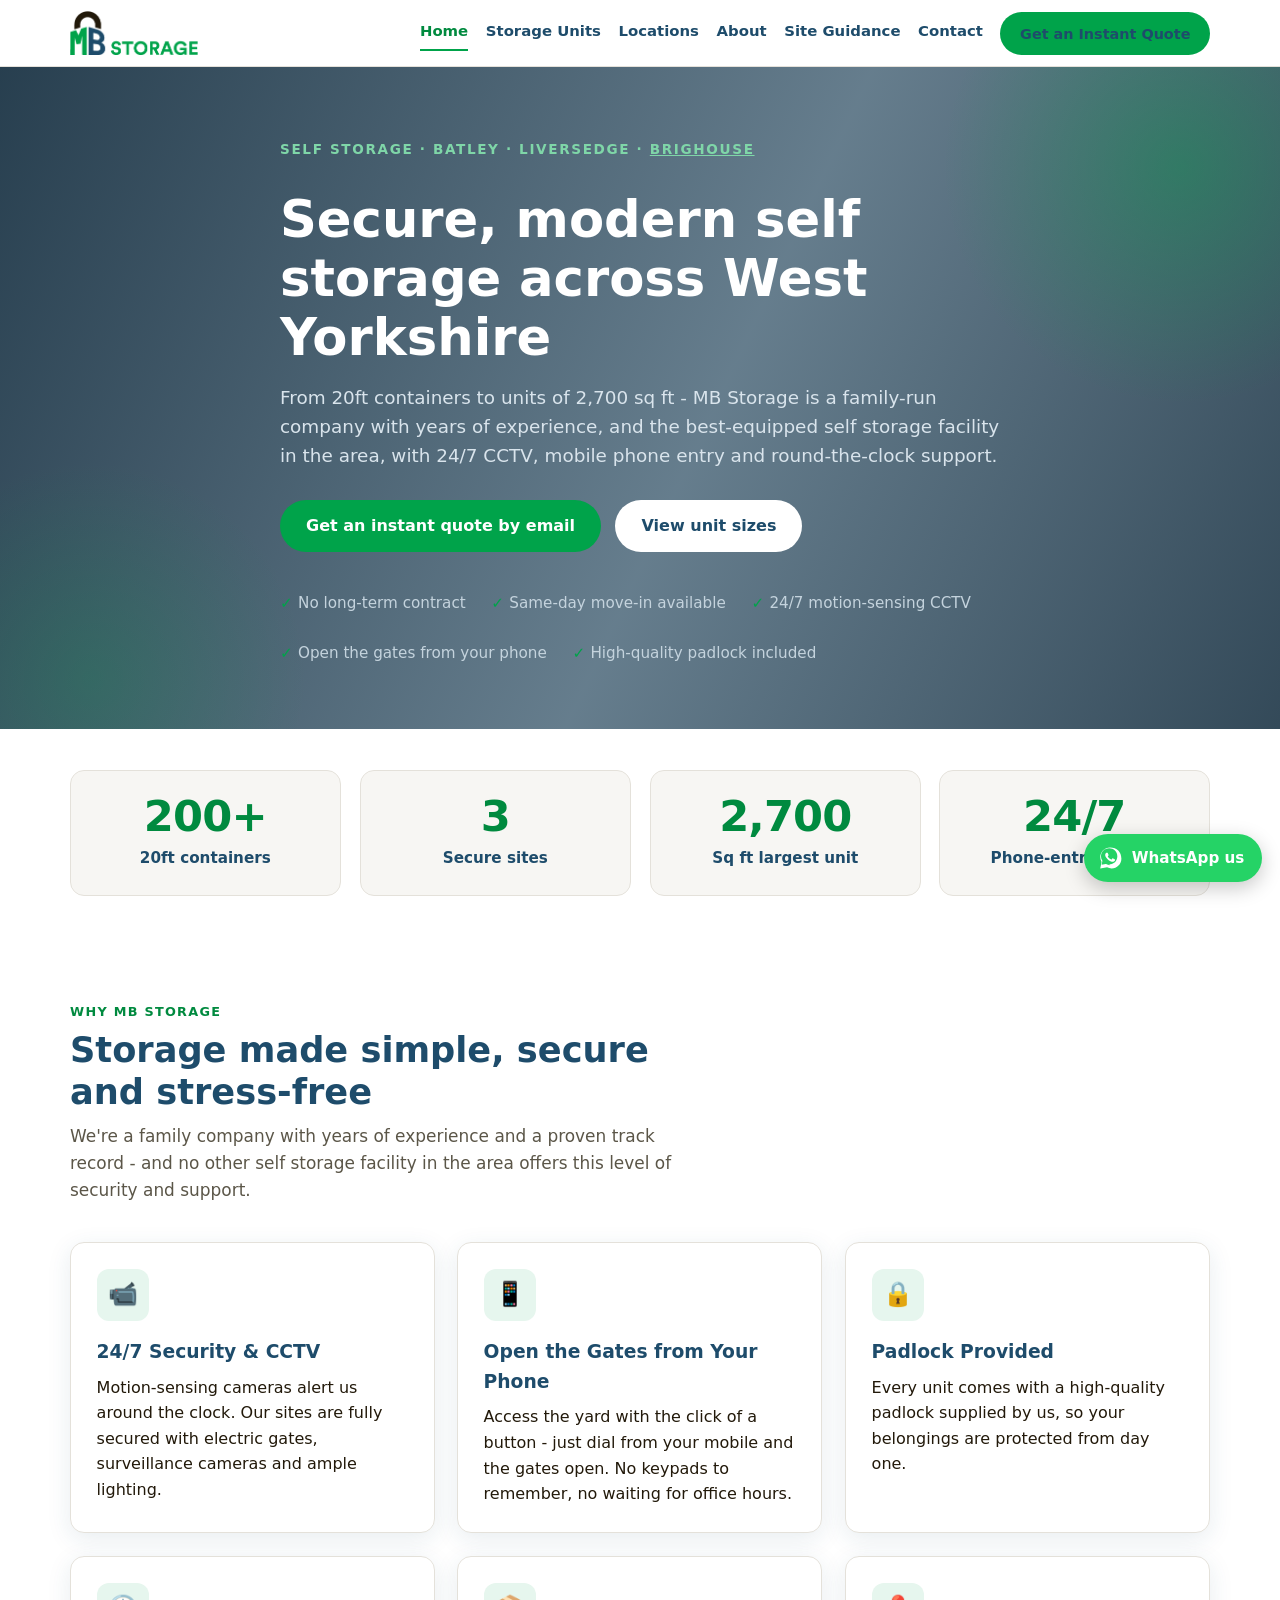
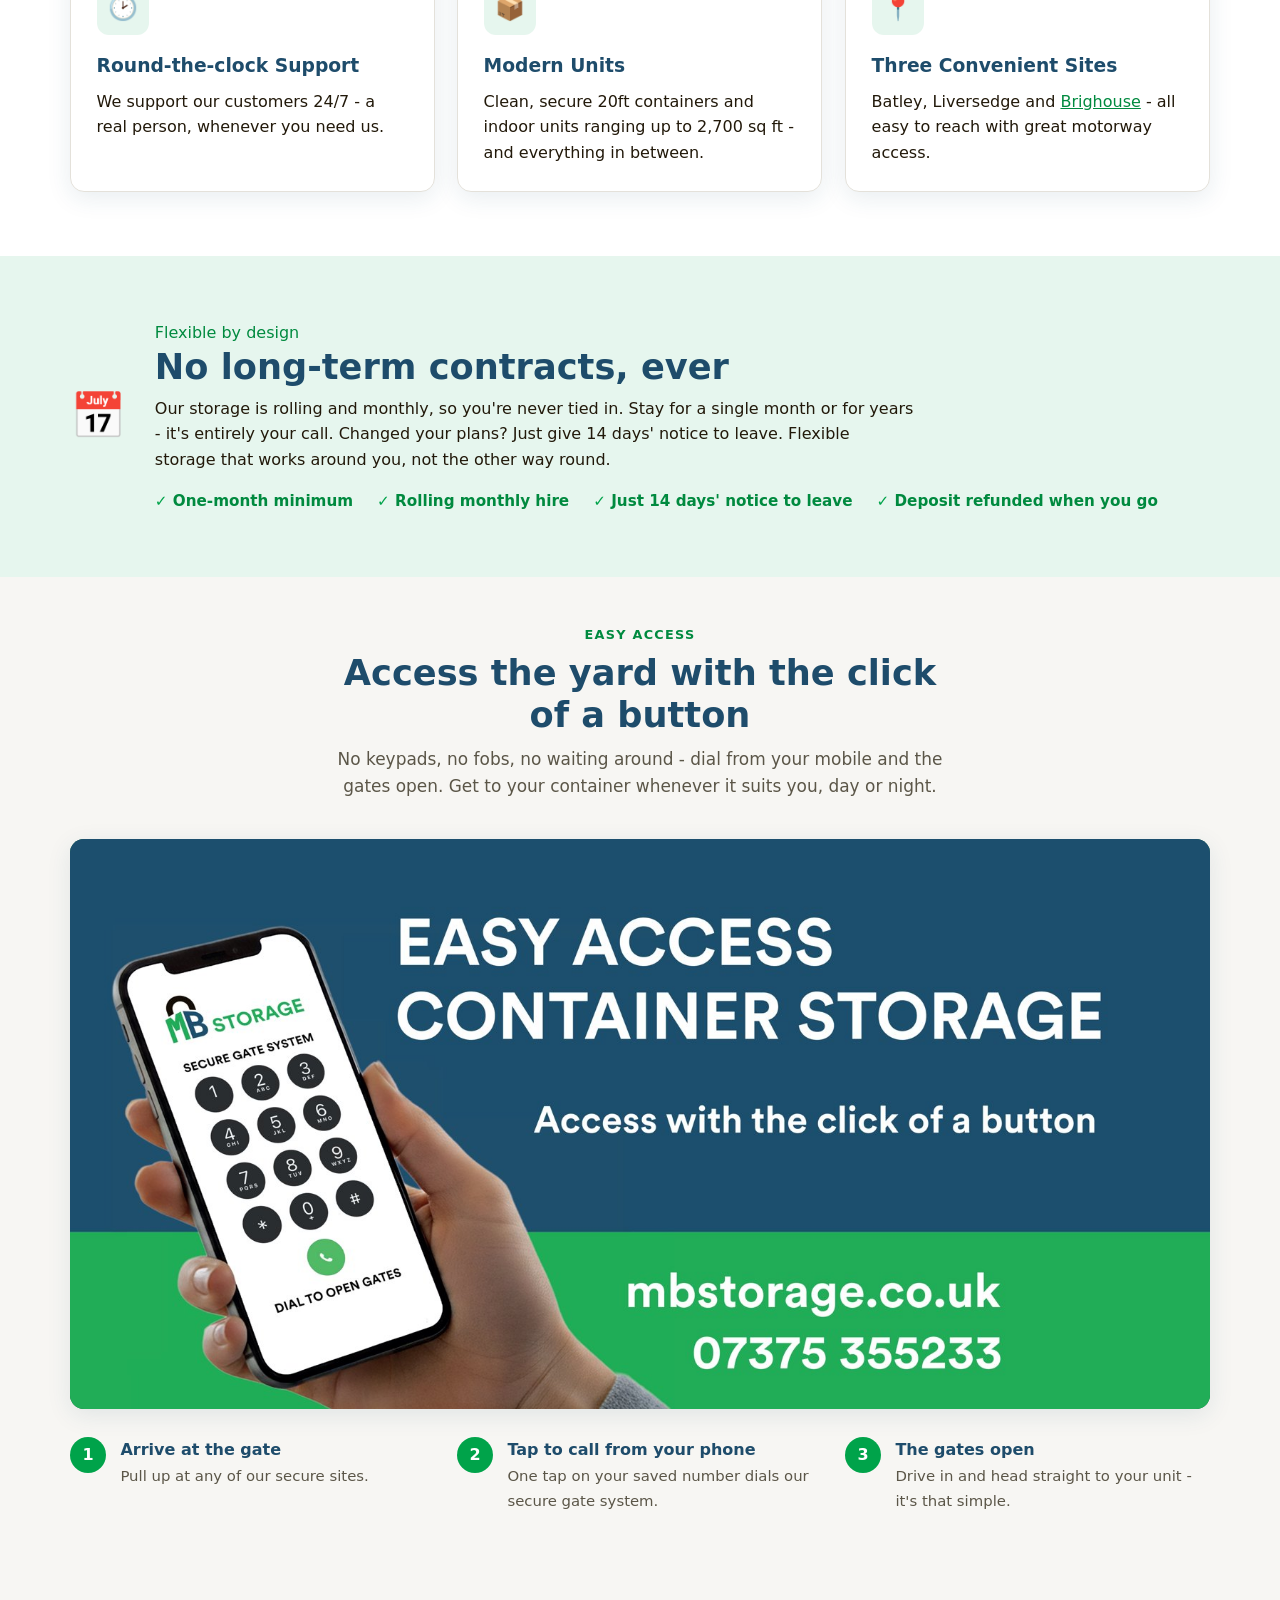
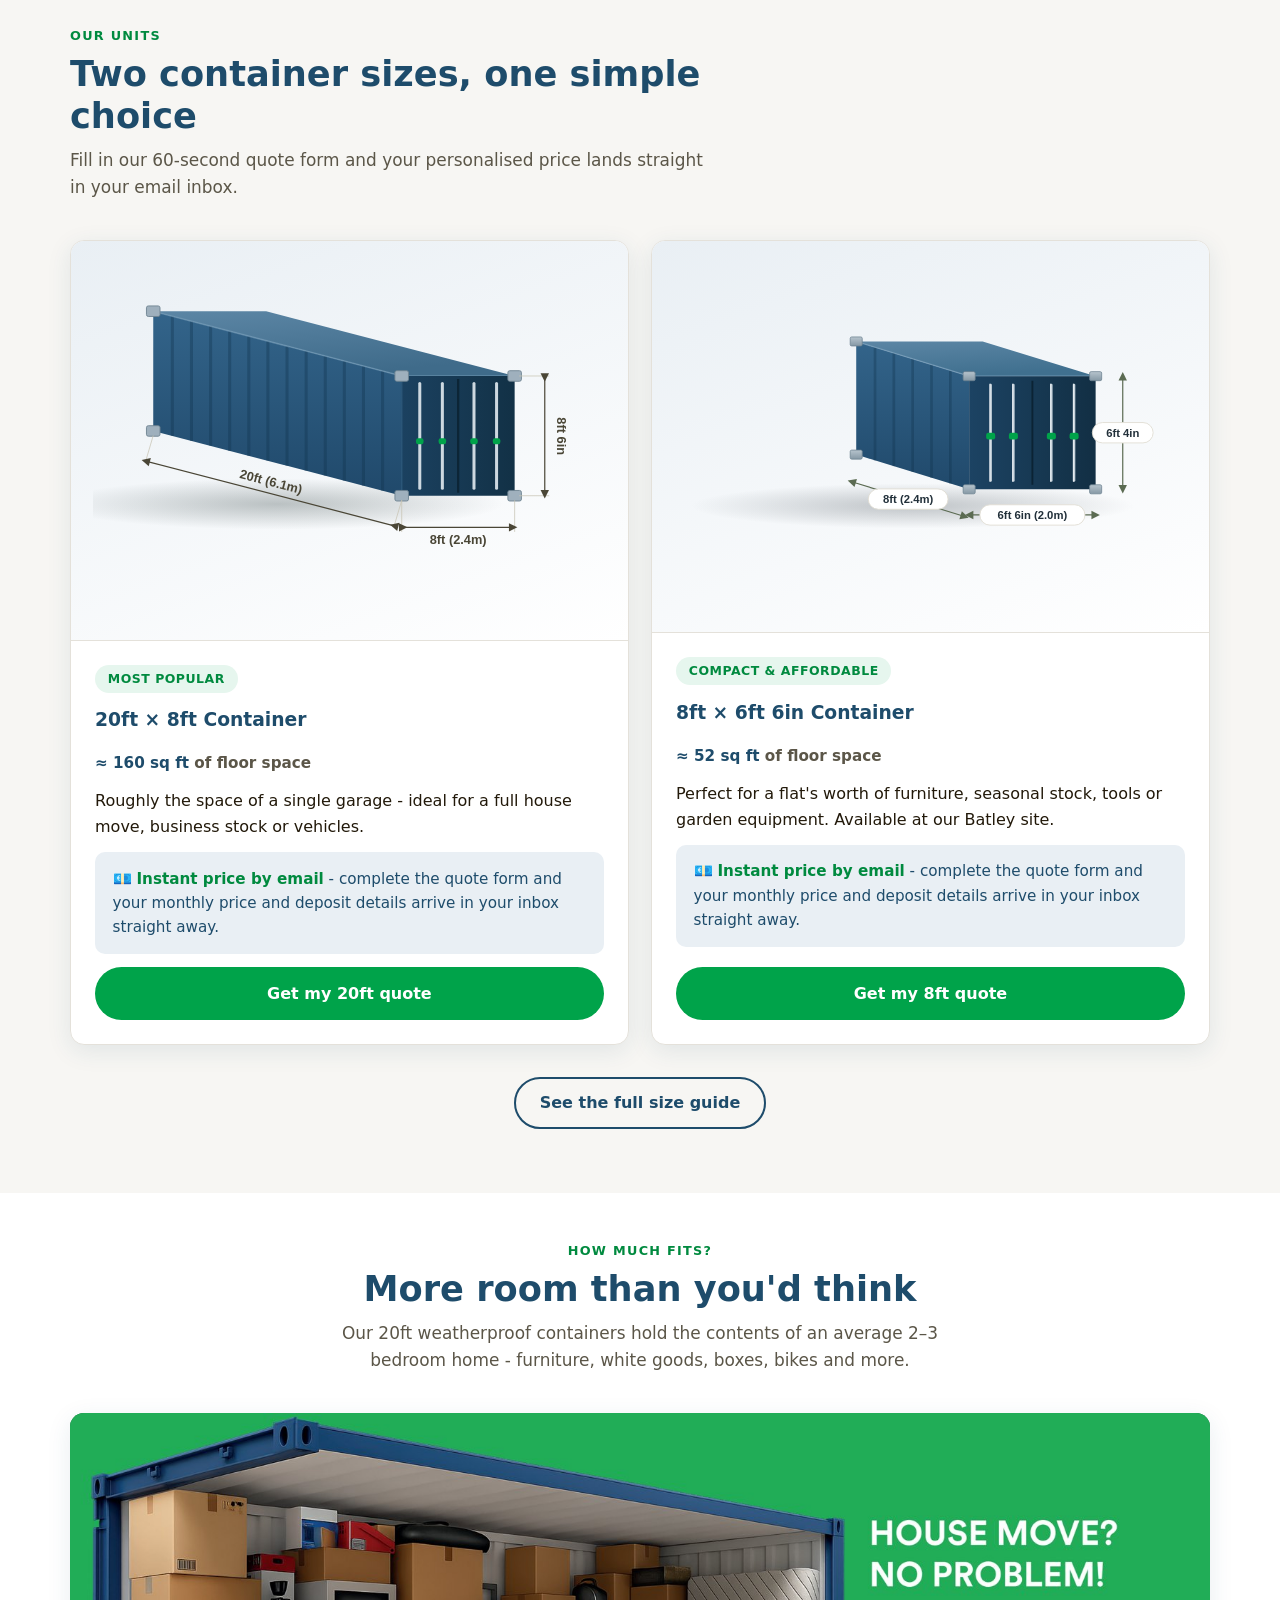
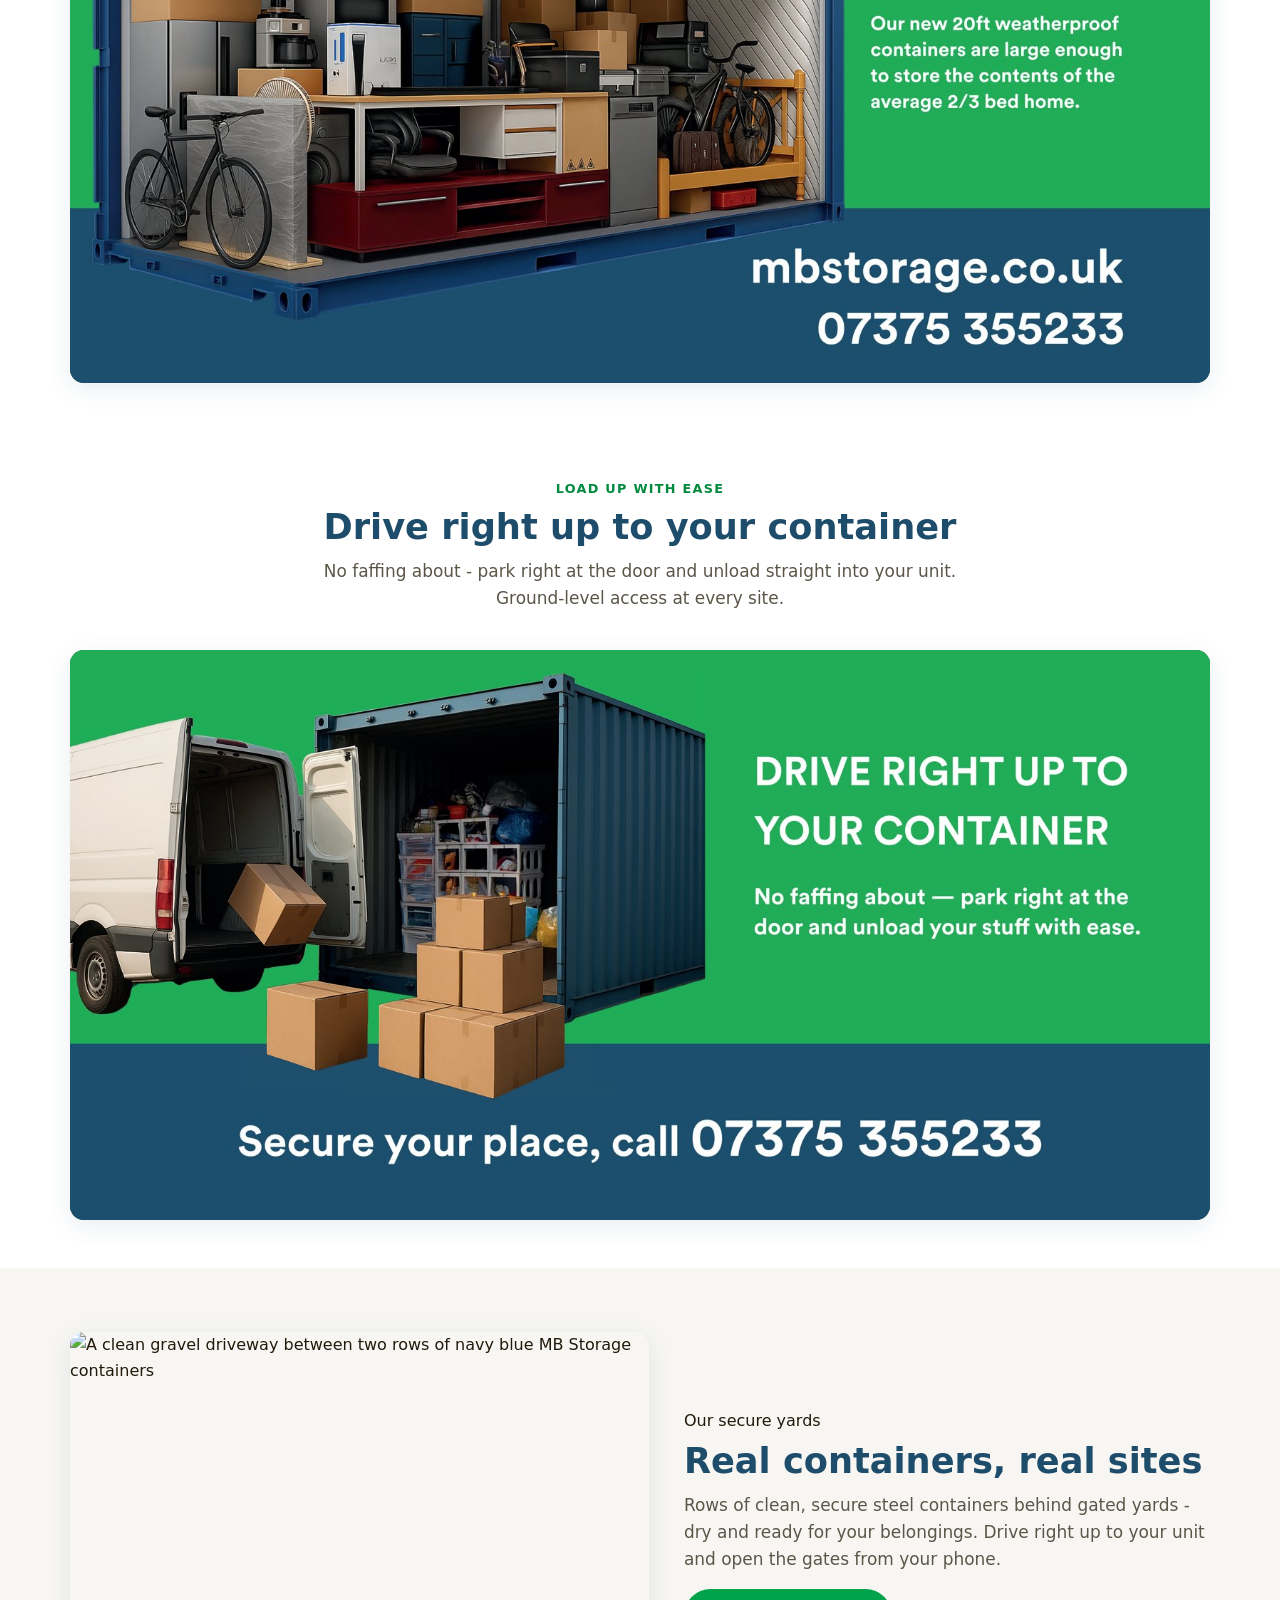
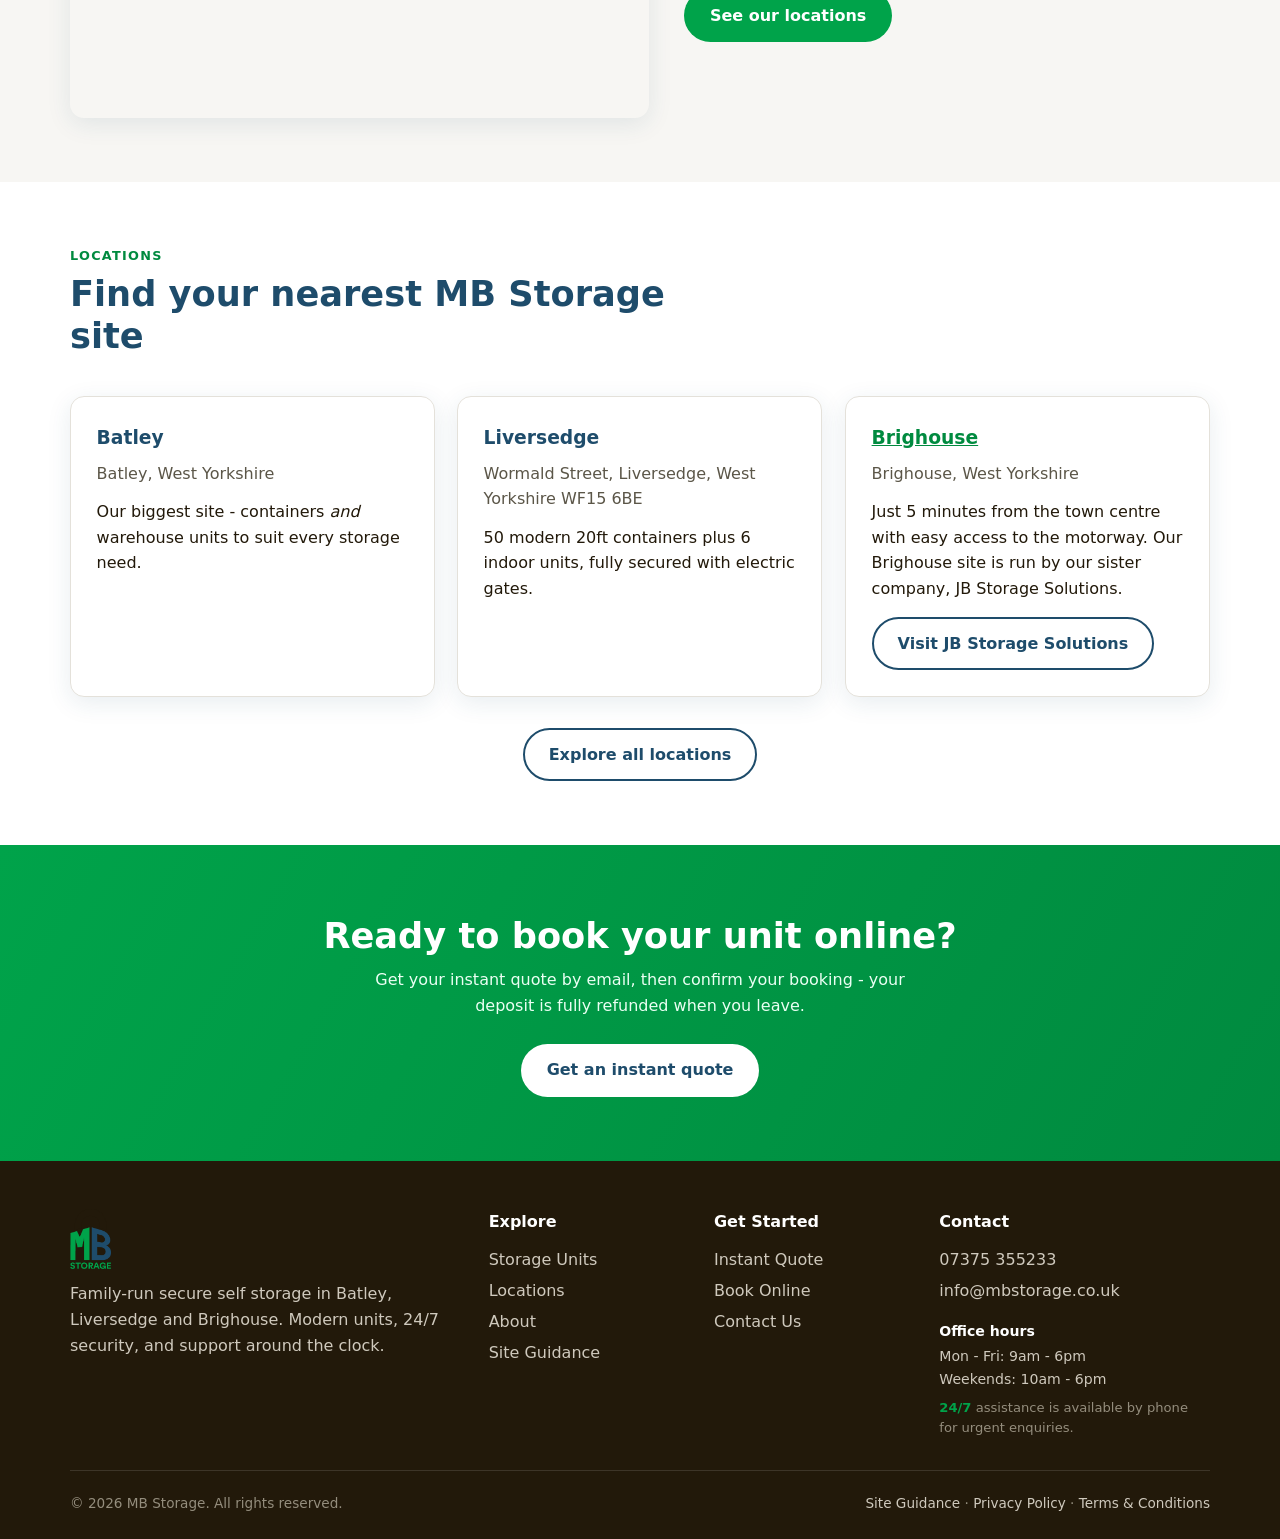
==== index.html @ 4f5cf2b0 "Add online booking with Stripe deposits and live availability - book.html: booking page with site/si" ====
<!DOCTYPE html>
<html lang="en-GB">
<head>
<meta charset="UTF-8">
<meta name="viewport" content="width=device-width, initial-scale=1">
<title>MB Storage | Self Storage Batley, Liversedge &amp; Brighouse | 20ft Container Storage West Yorkshire</title>
<meta name="description" content="Secure self storage in Batley, Liversedge and Brighouse. Modern 20ft and 8ft storage containers with 24/7 CCTV, mobile phone entry and round-the-clock support. Get an instant quote by email.">
<link rel="canonical" href="https://www.mbstorage.co.uk/">
<meta property="og:type" content="website">
<meta property="og:title" content="MB Storage | Self Storage Batley, Kirklees &amp; West Yorkshire">
<meta property="og:description" content="Modern storage containers and units across West Yorkshire. 24/7 CCTV, mobile entry, instant quotes by email.">
<meta property="og:url" content="https://www.mbstorage.co.uk/">
<meta property="og:image" content="https://www.mbstorage.co.uk/assets/img/logo-landscape@4x.png">
<link rel="icon" type="image/png" href="assets/img/favicon.png">
<link rel="stylesheet" href="assets/css/style.css">
<script type="application/ld+json">
{
  "@context": "https://schema.org",
  "@type": "SelfStorage",
  "name": "MB Storage",
  "url": "https://www.mbstorage.co.uk/",
  "logo": "https://www.mbstorage.co.uk/assets/img/logo-landscape@4x.png",
  "image": "https://www.mbstorage.co.uk/assets/img/logo-landscape@4x.png",
  "telephone": "+44 7375 355233",
  "email": "info@mbstorage.co.uk",
  "areaServed": ["Batley", "Liversedge", "Brighouse", "Kirklees", "Calderdale", "West Yorkshire"],
  "amenityFeature": [
    {"@type": "LocationFeatureSpecification", "name": "24/7 CCTV", "value": true},
    {"@type": "LocationFeatureSpecification", "name": "Mobile phone entry system", "value": true},
    {"@type": "LocationFeatureSpecification", "name": "High-quality padlock provided", "value": true}
  ]
}
</script>
</head>
<body>

<header class="site-header">
  <div class="container header-inner">
    <a class="brand" href="index.html" aria-label="MB Storage home">
      <img src="assets/img/logo-landscape.png" srcset="assets/img/logo-landscape@4x.png 4x" alt="MB Storage logo" width="130" height="45">
    </a>
    <button class="nav-toggle" aria-label="Open menu" aria-expanded="false"><span></span><span></span><span></span></button>
    <nav class="main-nav" aria-label="Main navigation">
      <a href="index.html" aria-current="page">Home</a>
      <a href="units.html">Storage Units</a>
      <a href="locations.html">Locations</a>
      <a href="about.html">About</a>
      <a href="site-guidance.html">Site Guidance</a>
      <a href="contact.html">Contact</a>
      <a class="btn btn-primary" href="quote.html">Get an Instant Quote</a>
    </nav>
  </div>
</header>

<main>
  <section class="hero hero--photo">
    <div class="container hero-inner">
      <p class="eyebrow">Self Storage · Batley · Liversedge · <a href="https://www.jbstoragesolutions.co.uk" target="_blank" rel="noopener" style="color:#7fd6a8">Brighouse</a></p>
      <h1>Secure, modern self storage across West Yorkshire</h1>
      <p>From 20ft containers to units of 2,700 sq ft - MB Storage is a family-run company with years of experience, and the best-equipped self storage facility in the area, with 24/7 CCTV, mobile phone entry and round-the-clock support.</p>
      <div class="hero-ctas">
        <a class="btn btn-primary" href="quote.html">Get an instant quote by email</a>
        <a class="btn btn-light" href="units.html">View unit sizes</a>
      </div>
      <div class="hero-trust">
        <span>No long-term contract</span>
        <span>Same-day move-in available</span>
        <span>24/7 motion-sensing CCTV</span>
        <span>Open the gates from your phone</span>
        <span>High-quality padlock included</span>
      </div>
    </div>
  </section>

  <section class="stats-band" aria-label="MB Storage at a glance">
    <div class="container">
      <div class="stats-grid">
        <div class="stat">
          <div class="num"><span data-count="200" data-suffix="+">0</span></div>
          <div class="lab">20ft containers</div>
        </div>
        <div class="stat">
          <div class="num"><span data-count="3">0</span></div>
          <div class="lab">Secure sites</div>
        </div>
        <div class="stat">
          <div class="num"><span data-count="2700">0</span></div>
          <div class="lab">Sq ft largest unit</div>
        </div>
        <div class="stat">
          <div class="num">24/7</div>
          <div class="lab">Phone-entry access</div>
        </div>
      </div>
    </div>
  </section>

  <section>
    <div class="container">
      <div class="section-head">
        <p class="eyebrow">Why MB Storage</p>
        <h2>Storage made simple, secure and stress-free</h2>
        <p class="lead">We're a family company with years of experience and a proven track record - and no other self storage facility in the area offers this level of security and support.</p>
      </div>
      <div class="grid-3">
        <article class="card">
          <div class="icon">📹</div>
          <h3>24/7 Security &amp; CCTV</h3>
          <p>Motion-sensing cameras alert us around the clock. Our sites are fully secured with electric gates, surveillance cameras and ample lighting.</p>
        </article>
        <article class="card">
          <div class="icon">📱</div>
          <h3>Open the Gates from Your Phone</h3>
          <p>Access the yard with the click of a button - just dial from your mobile and the gates open. No keypads to remember, no waiting for office hours.</p>
        </article>
        <article class="card">
          <div class="icon">🔒</div>
          <h3>Padlock Provided</h3>
          <p>Every unit comes with a high-quality padlock supplied by us, so your belongings are protected from day one.</p>
        </article>
        <article class="card">
          <div class="icon">🕑</div>
          <h3>Round-the-clock Support</h3>
          <p>We support our customers 24/7 - a real person, whenever you need us.</p>
        </article>
        <article class="card">
          <div class="icon">📦</div>
          <h3>Modern Units</h3>
          <p>Clean, secure 20ft containers and indoor units ranging up to 2,700 sq ft - and everything in between.</p>
        </article>
        <article class="card">
          <div class="icon">📍</div>
          <h3>Three Convenient Sites</h3>
          <p>Batley, Liversedge and <a href="https://www.jbstoragesolutions.co.uk" target="_blank" rel="noopener">Brighouse</a> - all easy to reach with great motorway access.</p>
        </article>
      </div>
    </div>
  </section>

  <section class="flex-band">
    <div class="container flex-band-inner">
      <div class="fb-icon">📅</div>
      <div>
        <p class="eyebrow">Flexible by design</p>
        <h2>No long-term contracts, ever</h2>
        <p>Our storage is rolling and monthly, so you're never tied in. Stay for a single month or for years - it's entirely your call. Changed your plans? Just give 14 days' notice to leave. Flexible storage that works around you, not the other way round.</p>
        <ul class="fb-points">
          <li>One-month minimum</li>
          <li>Rolling monthly hire</li>
          <li>Just 14 days' notice to leave</li>
          <li>Deposit refunded when you go</li>
        </ul>
      </div>
    </div>
  </section>

  <section class="banner-section section-soft">
    <div class="container">
      <div class="section-head center">
        <p class="eyebrow">Easy access</p>
        <h2>Access the yard with the click of a button</h2>
        <p class="lead">No keypads, no fobs, no waiting around - dial from your mobile and the gates open. Get to your container whenever it suits you, day or night.</p>
      </div>
      <div class="feature-banner">
        <img src="assets/img/photos/phone-entry.jpg" alt="MB Storage secure gate system - access the yard with the click of a button on your phone" width="1600" height="800" loading="lazy">
      </div>
      <ul class="access-steps-row">
        <li><span class="n">1</span><div><strong>Arrive at the gate</strong><span class="t">Pull up at any of our secure sites.</span></div></li>
        <li><span class="n">2</span><div><strong>Tap to call from your phone</strong><span class="t">One tap on your saved number dials our secure gate system.</span></div></li>
        <li><span class="n">3</span><div><strong>The gates open</strong><span class="t">Drive in and head straight to your unit - it's that simple.</span></div></li>
      </ul>
    </div>
  </section>

  <section class="section-soft" id="sizes">
    <div class="container">
      <div class="section-head">
        <p class="eyebrow">Our Units</p>
        <h2>Two container sizes, one simple choice</h2>
        <p class="lead">Fill in our 60-second quote form and your personalised price lands straight in your email inbox.</p>
      </div>
      <div class="grid-2">
        <article class="card unit-card">
          <div class="unit-media">
            <img src="assets/img/photos/container-20ft.svg" alt="20ft x 8ft self storage container at MB Storage" loading="lazy">
          </div>
          <div class="unit-body">
            <span class="badge">Most popular</span>
            <h3>20ft × 8ft Container</h3>
            <p class="unit-sqft"><strong>≈ 160 sq ft</strong> of floor space</p>
            <p>Roughly the space of a single garage - ideal for a full house move, business stock or vehicles.</p>
            <div class="price-hidden">💶 <strong>Instant price by email</strong> - complete the quote form and your monthly price and deposit details arrive in your inbox straight away.</div>
            <a class="btn btn-primary" href="quote.html?size=20ft">Get my 20ft quote</a>
          </div>
        </article>
        <article class="card unit-card">
          <div class="unit-media">
            <img src="assets/img/photos/container-8ft.svg" alt="8ft x 6ft 6in self storage container at MB Storage" loading="lazy">
          </div>
          <div class="unit-body">
            <span class="badge">Compact &amp; affordable</span>
            <h3>8ft × 6ft 6in Container</h3>
            <p class="unit-sqft"><strong>≈ 52 sq ft</strong> of floor space</p>
            <p>Perfect for a flat's worth of furniture, seasonal stock, tools or garden equipment. Available at our Batley site.</p>
            <div class="price-hidden">💶 <strong>Instant price by email</strong> - complete the quote form and your monthly price and deposit details arrive in your inbox straight away.</div>
            <a class="btn btn-primary" href="quote.html?size=8ft">Get my 8ft quote</a>
          </div>
        </article>
      </div>
      <p class="center mt-2"><a class="btn btn-outline" href="units.html">See the full size guide</a></p>
    </div>
  </section>

  <section class="banner-section">
    <div class="container">
      <div class="section-head center">
        <p class="eyebrow">How much fits?</p>
        <h2>More room than you'd think</h2>
        <p class="lead">Our 20ft weatherproof containers hold the contents of an average 2–3 bedroom home - furniture, white goods, boxes, bikes and more.</p>
      </div>
      <a class="feature-banner" href="units.html" aria-label="See our storage unit sizes">
        <img src="assets/img/photos/container-contents.jpg" alt="House move? No problem. A 20ft MB Storage container packed with the contents of a home - boxes, fridge, furniture, desk and a bicycle" width="1600" height="800" loading="lazy">
      </a>
    </div>
  </section>

  <section class="banner-section">
    <div class="container">
      <div class="section-head center">
        <p class="eyebrow">Load up with ease</p>
        <h2>Drive right up to your container</h2>
        <p class="lead">No faffing about - park right at the door and unload straight into your unit. Ground-level access at every site.</p>
      </div>
      <div class="feature-banner">
        <img src="assets/img/photos/drive-up.jpg" alt="Drive right up to your container - a van parked at the open doors of an MB Storage container being unloaded" width="1600" height="800" loading="lazy">
      </div>
    </div>
  </section>

  <section class="photo-band section-soft">
    <div class="container">
      <figure class="photo-media">
        <img src="assets/img/photos/yard-containers.jpg" alt="A clean gravel driveway between two rows of navy blue MB Storage containers" width="640" height="427" loading="lazy">
      </figure>
      <div>
        <p class="eyebrow">Our secure yards</p>
        <h2>Real containers, real sites</h2>
        <p class="lead">Rows of clean, secure steel containers behind gated yards - dry and ready for your belongings. Drive right up to your unit and open the gates from your phone.</p>
        <p class="mt-1"><a class="btn btn-primary" href="locations.html">See our locations</a></p>
      </div>
    </div>
  </section>

  <section>
    <div class="container">
      <div class="section-head">
        <p class="eyebrow">Locations</p>
        <h2>Find your nearest MB Storage site</h2>
      </div>
      <div class="grid-3">
        <article class="card location-card">
          <h3>Batley</h3>
          <address>Batley, West Yorkshire</address>
          <p>Our biggest site - containers <em>and</em> warehouse units to suit every storage need.</p>
        </article>
        <article class="card location-card">
          <h3>Liversedge</h3>
          <address>Wormald Street, Liversedge, West Yorkshire WF15 6BE</address>
          <p>50 modern 20ft containers plus 6 indoor units, fully secured with electric gates.</p>
        </article>
        <article class="card location-card">
          <h3><a href="https://www.jbstoragesolutions.co.uk" target="_blank" rel="noopener">Brighouse</a></h3>
          <address>Brighouse, West Yorkshire</address>
          <p>Just 5 minutes from the town centre with easy access to the motorway. Our Brighouse site is run by our sister company, JB Storage Solutions.</p>
          <p class="mt-1"><a class="btn btn-outline" href="https://www.jbstoragesolutions.co.uk" target="_blank" rel="noopener">Visit JB Storage Solutions</a></p>
        </article>
      </div>
      <p class="center mt-2"><a class="btn btn-outline" href="locations.html">Explore all locations</a></p>
    </div>
  </section>

  <section class="cta-band">
    <div class="container">
      <h2>Ready to book your unit online?</h2>
      <p>Get your instant quote by email, then confirm your booking - your deposit is fully refunded when you leave.</p>
      <a class="btn btn-light" href="quote.html">Get an instant quote</a>
    </div>
  </section>
</main>

<footer class="site-footer">
  <div class="container">
    <div class="footer-grid">
      <div>
        <img class="footer-logo" src="assets/img/logo-portrait.png" alt="MB Storage">
        <p>Family-run secure self storage in Batley, Liversedge and <a href="https://www.jbstoragesolutions.co.uk" target="_blank" rel="noopener">Brighouse</a>. Modern units, 24/7 security, and support around the clock.</p>
      </div>
      <div>
        <h4>Explore</h4>
        <ul>
          <li><a href="units.html">Storage Units</a></li>
          <li><a href="locations.html">Locations</a></li>
          <li><a href="about.html">About</a></li>
          <li><a href="site-guidance.html">Site Guidance</a></li>
        </ul>
      </div>
      <div>
        <h4>Get Started</h4>
        <ul>
          <li><a href="quote.html">Instant Quote</a></li>
          <li><a href="book.html">Book Online</a></li>
          <li><a href="contact.html">Contact Us</a></li>
        </ul>
      </div>
      <div>
        <h4>Contact</h4>
        <ul>
          <li><a href="tel:+447375355233">07375 355233</a></li>
          <li><a href="mailto:info@mbstorage.co.uk">info@mbstorage.co.uk</a></li>
        </ul>
        <p class="footer-hours">
          <strong>Office hours</strong>
          Mon - Fri: 9am - 6pm<br>
          Weekends: 10am - 6pm
        </p>
        <p class="footer-hours-note"><strong>24/7</strong> assistance is available by phone for urgent enquiries.</p>
      </div>
    </div>
    <div class="footer-bottom">
      <p>© 2026 MB Storage. All rights reserved.</p>
      <p><a href="site-guidance.html">Site Guidance</a> · <a href="privacy-policy.html">Privacy Policy</a> · <a href="terms-and-conditions.html">Terms &amp; Conditions</a></p>
    </div>
  </div>
</footer>

<script src="assets/js/main.js"></script>
</body>
</html>
---- assets/css/style.css ----
/* MB Storage — brand palette taken from the master logo
   Green   #00A34A  (primary / CTAs)
   Navy    #1E4C6B  (headings / secondary)
   Ink     #22190A  (body text / footer)
*/
:root {
  --green: #00A34A;
  --green-dark: #008a3f;
  --green-tint: #e6f6ee;
  --navy: #1E4C6B;
  --navy-dark: #163a52;
  --navy-tint: #e9eff4;
  --ink: #22190A;
  --grey: #5b5648;
  --line: #e4e1da;
  --bg: #ffffff;
  --bg-soft: #f7f6f3;
  --radius: 14px;
  --shadow: 0 6px 24px rgba(30, 76, 107, .10);
  --font: "Segoe UI", system-ui, -apple-system, Roboto, "Helvetica Neue", Arial, sans-serif;
}

* { margin: 0; padding: 0; box-sizing: border-box; }
html { scroll-behavior: smooth; }
body { font-family: var(--font); color: var(--ink); background: var(--bg); line-height: 1.6; }
img { max-width: 100%; height: auto; display: block; }
a { color: var(--green-dark); }
.container { width: min(1140px, 92%); margin: 0 auto; }

/* ---------- Header ---------- */
.site-header {
  position: sticky; top: 0; z-index: 50;
  background: rgba(255,255,255,.97);
  border-bottom: 1px solid var(--line);
  backdrop-filter: blur(6px);
}
.header-inner { display: flex; align-items: center; justify-content: space-between; gap: 1rem; padding: .7rem 0; }
.brand img { height: 44px; width: auto; }
.main-nav { display: flex; align-items: center; gap: 1.1rem; flex-wrap: wrap; }
.main-nav a { color: var(--navy); text-decoration: none; font-weight: 600; font-size: .93rem; padding: .3rem 0; border-bottom: 2px solid transparent; white-space: nowrap; }
.main-nav .btn { padding: .55rem 1.1rem; font-size: .9rem; border-bottom: 0; }
.main-nav a:hover, .main-nav a[aria-current="page"] { border-bottom-color: var(--green); color: var(--green-dark); }
.nav-toggle { display: none; background: none; border: 0; cursor: pointer; padding: .4rem; }
.nav-toggle span { display: block; width: 26px; height: 3px; background: var(--navy); margin: 5px 0; border-radius: 2px; }

.btn { display: inline-block; padding: .72rem 1.5rem; border-radius: 999px; font-weight: 700; text-decoration: none; text-align: center; border: 2px solid transparent; cursor: pointer; font-size: 1rem; transition: transform .15s ease, background .15s ease; }
.btn:hover { transform: translateY(-1px); }
.btn-primary { background: var(--green); color: #fff; }
.btn-primary:hover { background: var(--green-dark); }
.btn-outline { border-color: var(--navy); color: var(--navy); background: transparent; }
.btn-outline:hover { background: var(--navy); color: #fff; }
.btn-light { background: #fff; color: var(--navy); }

/* ---------- Hero ---------- */
.hero { background: linear-gradient(135deg, var(--navy) 0%, var(--navy-dark) 60%), var(--navy); color: #fff; padding: 4.5rem 0 4rem; position: relative; overflow: hidden; }
.hero::after { content: ""; position: absolute; right: -140px; top: -140px; width: 480px; height: 480px; border-radius: 50%; background: radial-gradient(circle, rgba(0,163,74,.35), transparent 70%); }
.hero-inner { position: relative; z-index: 1; max-width: 720px; }
.hero .eyebrow { color: #7fd6a8; font-weight: 700; letter-spacing: .12em; text-transform: uppercase; font-size: .85rem; }
.hero h1 { font-size: clamp(2rem, 5vw, 3.2rem); line-height: 1.15; margin: .6rem 0 1rem; }
.hero p { font-size: 1.15rem; color: #d9e4ec; margin-bottom: 1.8rem; }
.hero-ctas { display: flex; gap: .9rem; flex-wrap: wrap; }
.hero-trust { display: flex; gap: 1.6rem; flex-wrap: wrap; margin-top: 2.4rem; font-size: .95rem; color: #c4d3dd; }
.hero-trust span::before { content: "✓ "; color: var(--green); font-weight: 800; }

/* ---------- Sections ---------- */
section { padding: 4rem 0; }
.section-soft { background: var(--bg-soft); }
.section-head { max-width: 640px; margin-bottom: 2.4rem; }
.section-head .eyebrow { color: var(--green-dark); font-weight: 700; letter-spacing: .1em; text-transform: uppercase; font-size: .8rem; }
h2 { color: var(--navy); font-size: clamp(1.5rem, 3.4vw, 2.2rem); line-height: 1.2; margin: .4rem 0 .6rem; }
h3 { color: var(--navy); }
.lead { color: var(--grey); font-size: 1.06rem; }

.grid-3 { display: grid; grid-template-columns: repeat(3, 1fr); gap: 1.4rem; }
.grid-2 { display: grid; grid-template-columns: repeat(2, 1fr); gap: 1.4rem; }

.card { background: #fff; border: 1px solid var(--line); border-radius: var(--radius); padding: 1.6rem; box-shadow: var(--shadow); }
.card h3 { margin-bottom: .5rem; }
.card .icon { width: 52px; height: 52px; border-radius: 12px; background: var(--green-tint); display: grid; place-items: center; margin-bottom: 1rem; font-size: 1.5rem; color: var(--green-dark); }

/* ---------- Unit / product cards ---------- */
.unit-card { display: flex; flex-direction: column; overflow: hidden; padding: 0; }
.unit-media { background: linear-gradient(160deg, var(--navy-tint), #fff); padding: 1.4rem; border-bottom: 1px solid var(--line); }
.unit-body { padding: 1.5rem; display: flex; flex-direction: column; gap: .8rem; flex: 1; }
.unit-body ul { list-style: none; }
.unit-body li { padding-left: 1.5em; position: relative; margin: .3rem 0; }
.unit-body li::before { content: "✓"; position: absolute; left: 0; color: var(--green); font-weight: 800; }
.badge { display: inline-block; background: var(--green-tint); color: var(--green-dark); font-weight: 700; font-size: .78rem; border-radius: 999px; padding: .25rem .8rem; letter-spacing: .04em; text-transform: uppercase; width: fit-content; }
.unit-sqft { color: var(--grey); font-weight: 600; font-size: .95rem; margin-top: -.3rem; }
.unit-sqft strong { color: var(--navy); }
.price-hidden { background: var(--navy-tint); border-radius: 10px; padding: .9rem 1.1rem; color: var(--navy); font-size: .95rem; }
.price-hidden strong { color: var(--green-dark); }
.unit-body .btn { margin-top: auto; }

/* ---------- Size guide figure ---------- */
.size-figure { border: 1px dashed var(--navy); border-radius: 10px; padding: 1rem; background: #fff; }
.dim-table { width: 100%; border-collapse: collapse; font-size: .95rem; }
.dim-table th, .dim-table td { text-align: left; padding: .5rem .6rem; border-bottom: 1px solid var(--line); }
.dim-table th { color: var(--navy); }

/* ---------- Forms ---------- */
.form-card { background: #fff; border: 1px solid var(--line); border-radius: var(--radius); box-shadow: var(--shadow); padding: 2rem; }
.form-grid { display: grid; grid-template-columns: 1fr 1fr; gap: 1rem 1.2rem; }
.form-grid .full { grid-column: 1 / -1; }
label { font-weight: 600; color: var(--navy); font-size: .93rem; display: block; margin-bottom: .3rem; }
input, select, textarea { width: 100%; padding: .7rem .85rem; border: 1.5px solid var(--line); border-radius: 9px; font: inherit; color: var(--ink); background: #fff; }
input:focus, select:focus, textarea:focus { outline: none; border-color: var(--green); box-shadow: 0 0 0 3px rgba(0,163,74,.15); }
.hint { font-size: .84rem; color: var(--grey); margin-top: .25rem; }
fieldset { border: 0; }

/* Marketing opt-in checkbox */
.consent-check { display: flex; gap: .65rem; align-items: flex-start; background: var(--bg-soft); border: 1px solid var(--line); border-radius: 10px; padding: .85rem 1rem; }
.consent-check input[type="checkbox"] { width: 20px; height: 20px; min-width: 20px; margin-top: .1rem; accent-color: var(--green); cursor: pointer; }
.consent-check label { margin: 0; font-weight: 500; color: var(--ink); font-size: .9rem; line-height: 1.5; cursor: pointer; }
.consent-check label .consent-lead { font-weight: 700; color: var(--navy); }

.quote-note { display: flex; gap: .8rem; align-items: flex-start; background: var(--green-tint); border-radius: 10px; padding: 1rem 1.2rem; margin-bottom: 1.4rem; color: var(--ink); }
.quote-note .icon { font-size: 1.3rem; }

/* ---------- Flexibility band ---------- */
.flex-band { background: var(--green-tint); }
.flex-band-inner { display: flex; align-items: center; gap: 1.8rem; }
.flex-band .fb-icon { font-size: 2.8rem; line-height: 1; flex-shrink: 0; }
.flex-band .eyebrow { color: var(--green-dark); }
.flex-band h2 { color: var(--navy); margin: 0 0 .5rem; }
.flex-band p { margin: 0; color: var(--ink); max-width: 760px; }
.flex-band .fb-points { display: flex; flex-wrap: wrap; gap: .5rem 1.5rem; margin: 1rem 0 0; padding: 0; list-style: none; }
.flex-band .fb-points li { font-weight: 700; color: var(--green-dark); font-size: .95rem; }
.flex-band .fb-points li::before { content: "✓ "; color: var(--green); font-weight: 800; }
@media (max-width: 640px) {
  .flex-band-inner { flex-direction: column; align-items: flex-start; gap: 1rem; }
}

/* ---------- WhatsApp floating chat button ---------- */
.wa-float {
  position: fixed; right: 18px; bottom: 18px; z-index: 60;
  display: flex; align-items: center; gap: .55rem;
  background: #25D366; color: #fff; text-decoration: none;
  padding: .7rem 1.1rem .7rem .8rem; border-radius: 999px;
  font-weight: 700; font-size: .95rem; font-family: var(--font);
  box-shadow: 0 6px 20px rgba(0, 0, 0, .22);
  transition: transform .15s ease, box-shadow .15s ease;
}
.wa-float:hover { transform: translateY(-2px); box-shadow: 0 9px 26px rgba(0, 0, 0, .28); }
.wa-float svg { width: 26px; height: 26px; flex-shrink: 0; }
@media (max-width: 640px) {
  .wa-float span { display: none; }               /* icon-only bubble on phones */
  .wa-float { padding: .8rem; }
}
@media (prefers-reduced-motion: reduce) {
  .wa-float { transition: none; }
}

/* ---------- Locations ---------- */
.location-card address { font-style: normal; color: var(--grey); margin: .4rem 0 .8rem; }

/* ---------- CTA band ---------- */
.cta-band { background: linear-gradient(120deg, var(--green) 0%, var(--green-dark) 100%); color: #fff; text-align: center; }
.cta-band h2 { color: #fff; }
.cta-band p { color: #eafff3; max-width: 560px; margin: 0 auto 1.6rem; }

/* ---------- Featured branded banners (3D graphics) ---------- */
.banner-section { padding: 3rem 0; }
.section-head.center { margin-left: auto; margin-right: auto; text-align: center; }
.feature-banner { display: block; width: 100%; border-radius: var(--radius); box-shadow: var(--shadow); overflow: hidden; background: #10633a; }
.feature-banner img { width: 100%; height: auto; display: block; }
a.feature-banner { transition: transform .15s ease, box-shadow .15s ease; }
a.feature-banner:hover { transform: translateY(-3px); box-shadow: 0 12px 32px rgba(30,76,107,.18); }

/* horizontal step row under the phone banner */
.access-steps-row { list-style: none; display: grid; grid-template-columns: repeat(3, 1fr); gap: 1.4rem; margin-top: 1.8rem; }
.access-steps-row li { display: flex; gap: .9rem; align-items: flex-start; }
.access-steps-row .n { flex: 0 0 36px; height: 36px; border-radius: 50%; background: var(--green); color: #fff; font-weight: 800; display: grid; place-items: center; }
.access-steps-row strong { display: block; color: var(--navy); }
.access-steps-row span.t { color: var(--grey); font-size: .93rem; }
@media (max-width: 820px) { .access-steps-row { grid-template-columns: 1fr; } }

/* ---------- FAQ ---------- */
details { border: 1px solid var(--line); border-radius: 10px; padding: 1rem 1.2rem; margin-bottom: .8rem; background: #fff; }
summary { font-weight: 700; color: var(--navy); cursor: pointer; }
details p { margin-top: .6rem; color: var(--grey); }

/* ---------- Footer ---------- */
.site-footer { background: var(--ink); color: #cfc9bd; padding: 3rem 0 1.5rem; margin-top: 0; }
.footer-grid { display: grid; grid-template-columns: 2fr 1fr 1fr 1.4fr; gap: 2rem; padding-bottom: 2rem; border-bottom: 1px solid rgba(255,255,255,.12); }
.site-footer h4 { color: #fff; margin-bottom: .8rem; font-size: 1rem; }
.site-footer a { color: #cfc9bd; text-decoration: none; }
.site-footer a:hover { color: var(--green); }
.site-footer ul { list-style: none; }
.site-footer li { margin: .35rem 0; }
.footer-logo { height: 60px; width: auto; margin-bottom: .8rem; }
.footer-bottom { display: flex; justify-content: space-between; gap: 1rem; flex-wrap: wrap; padding-top: 1.4rem; font-size: .85rem; color: #948d7d; }
.footer-hours { margin-top: 1rem; font-size: .88rem; line-height: 1.6; }
.footer-hours strong { color: #fff; display: block; margin-bottom: .2rem; }
.footer-hours-note { margin-top: .5rem; font-size: .82rem; color: #948d7d; line-height: 1.5; }
.footer-hours-note strong { color: var(--green); }

/* ---------- Utilities ---------- */
.mt-1 { margin-top: 1rem; } .mt-2 { margin-top: 2rem; }
.center { text-align: center; }
.status-msg { margin-top: 1rem; padding: .9rem 1.1rem; border-radius: 10px; display: none; }
.status-msg.ok { display: block; background: var(--green-tint); color: var(--green-dark); }
.status-msg.err { display: block; background: #fdecec; color: #a33; }

/* ---------- Responsive ---------- */
@media (max-width: 900px) {
  .grid-3, .footer-grid { grid-template-columns: 1fr 1fr; }
}
@media (max-width: 680px) {
  .nav-toggle { display: block; }
  .main-nav { position: absolute; top: 100%; left: 0; right: 0; background: #fff; flex-direction: column; align-items: flex-start; padding: 1rem 4%; gap: .8rem; border-bottom: 1px solid var(--line); display: none; }
  .main-nav.open { display: flex; }
  .grid-3, .grid-2, .form-grid, .footer-grid { grid-template-columns: 1fr; }
  .hero { padding: 3rem 0; }
}

/* =====================================================
   Refinement pass — motion, polish & tighter integration
   ===================================================== */

/* Animated hero accent blobs + staggered entrance */
.hero::after { animation: floatBlob 15s ease-in-out infinite; }
.hero::before {
  content: ""; position: absolute; left: -130px; bottom: -170px; width: 440px; height: 440px;
  border-radius: 50%; background: radial-gradient(circle, rgba(0,163,74,.20), transparent 70%);
  z-index: 0; animation: floatBlob 20s ease-in-out infinite reverse;
}
@keyframes floatBlob { 0%,100% { transform: translate(0,0); } 50% { transform: translate(-26px,22px); } }

/* Homepage hero: stylised (duotone) real-container photo + navy overlay */
.hero--photo {
  background: linear-gradient(115deg, rgba(16,42,60,.90) 0%, rgba(22,58,82,.66) 55%, rgba(16,42,60,.85) 100%),
              url('../img/photos/hero-navy.jpg') center/cover no-repeat;
}

.hero-inner > * { opacity: 0; transform: translateY(16px); animation: heroIn .7s cubic-bezier(.2,.7,.2,1) forwards; }
.hero-inner > *:nth-child(1) { animation-delay: .05s; }
.hero-inner > *:nth-child(2) { animation-delay: .15s; }
.hero-inner > *:nth-child(3) { animation-delay: .25s; }
.hero-inner > *:nth-child(4) { animation-delay: .35s; }
.hero-inner > *:nth-child(5) { animation-delay: .45s; }
@keyframes heroIn { to { opacity: 1; transform: none; } }

/* Scroll-reveal (class added by JS so content stays visible without JS) */
.reveal { opacity: 0; transform: translateY(24px); transition: opacity .6s ease, transform .6s cubic-bezier(.2,.7,.2,1); will-change: opacity, transform; }
.reveal.in { opacity: 1; transform: none; }

/* Animated stats band */
.stats-band { background: #fff; padding: 2.6rem 0; }
.stats-grid { display: grid; grid-template-columns: repeat(4, 1fr); gap: 1.2rem; text-align: center; }
.stat { padding: 1.5rem 1rem; border-radius: var(--radius); background: var(--bg-soft); border: 1px solid var(--line); transition: transform .18s ease, box-shadow .18s ease; }
.stat:hover { transform: translateY(-4px); box-shadow: var(--shadow); }
.stat .num { font-size: clamp(1.9rem, 4.4vw, 2.7rem); font-weight: 800; color: var(--green-dark); line-height: 1; letter-spacing: -.02em; }
.stat .lab { margin-top: .5rem; color: var(--navy); font-weight: 600; font-size: .95rem; }
@media (max-width: 680px) { .stats-grid { grid-template-columns: 1fr 1fr; } }

/* Card + banner micro-interactions */
.card { transition: transform .18s ease, box-shadow .18s ease; }
.card:hover { transform: translateY(-4px); box-shadow: 0 12px 30px rgba(30,76,107,.14); }
.feature-banner { position: relative; }
.feature-banner img { transition: transform .6s cubic-bezier(.2,.7,.2,1); }
a.feature-banner:hover img { transform: scale(1.035); }

/* Buttons: smoother shared transition */
.btn { transition: transform .15s ease, background .15s ease, box-shadow .15s ease; }
.btn-primary:hover { box-shadow: 0 8px 20px rgba(0,163,74,.28); }

/* Google review rating */
.grating { display: flex; align-items: center; gap: .5rem; flex-wrap: wrap; margin: .5rem 0 .2rem; }
.gstars { --pct: 100%; position: relative; display: inline-block; font-family: Arial, sans-serif; font-size: 1.15rem; line-height: 1; }
.gstars::before { content: "\2605\2605\2605\2605\2605"; color: #dcdcdc; letter-spacing: 2px; }
.gstars::after { content: "\2605\2605\2605\2605\2605"; color: #f5b301; letter-spacing: 2px; position: absolute; left: 0; top: 0; width: var(--pct); overflow: hidden; white-space: nowrap; }
.grating-num { font-weight: 800; color: var(--navy); }
.grating-count { color: var(--grey); text-decoration: none; font-size: .92rem; }
.grating-count:hover { color: var(--green-dark); text-decoration: underline; }

/* Locations map (Leaflet) */
#sites-map { height: 440px; width: 100%; border-radius: var(--radius); box-shadow: var(--shadow); position: relative; z-index: 0; }
.leaflet-popup-content { font-family: var(--font); }
.leaflet-popup-content h4 { color: var(--navy); margin-bottom: .25rem; font-size: 1rem; }
.leaflet-popup-content a.map-link { display: inline-block; margin-top: .35rem; color: var(--green-dark); font-weight: 700; text-decoration: none; }
.leaflet-popup-content a.map-link:hover { text-decoration: underline; }
.map-pin { filter: drop-shadow(0 2px 3px rgba(0,0,0,.3)); }

/* Real-photo band (image + copy) */
.photo-band .container { display: grid; grid-template-columns: 1.1fr 1fr; gap: 2.2rem; align-items: center; }
.photo-band .photo-media img { width: 100%; border-radius: var(--radius); box-shadow: var(--shadow); }
.photo-band figcaption, .photo-figure figcaption { color: var(--grey); font-size: .88rem; margin-top: .55rem; }
.photo-figure { max-width: 640px; margin: 0 auto; }
.photo-figure img { width: 100%; border-radius: var(--radius); box-shadow: var(--shadow); }
.photo-figure figcaption { text-align: center; }
.photo-gallery { display: grid; grid-template-columns: repeat(2, 1fr); gap: 1.3rem; max-width: 1000px; margin: 0 auto; }
.photo-gallery figure img { width: 100%; border-radius: var(--radius); box-shadow: var(--shadow); }
.photo-gallery figcaption { text-align: center; color: var(--grey); font-size: .88rem; margin-top: .5rem; }
@media (max-width: 820px) { .photo-band .container { grid-template-columns: 1fr; } }
@media (max-width: 680px) { .photo-gallery { grid-template-columns: 1fr; } }

/* Respect reduced-motion preferences */
@media (prefers-reduced-motion: reduce) {
  *, *::before, *::after { animation: none !important; transition: none !important; }
  .reveal { opacity: 1 !important; transform: none !important; }
  .hero-inner > * { opacity: 1 !important; transform: none !important; }
}
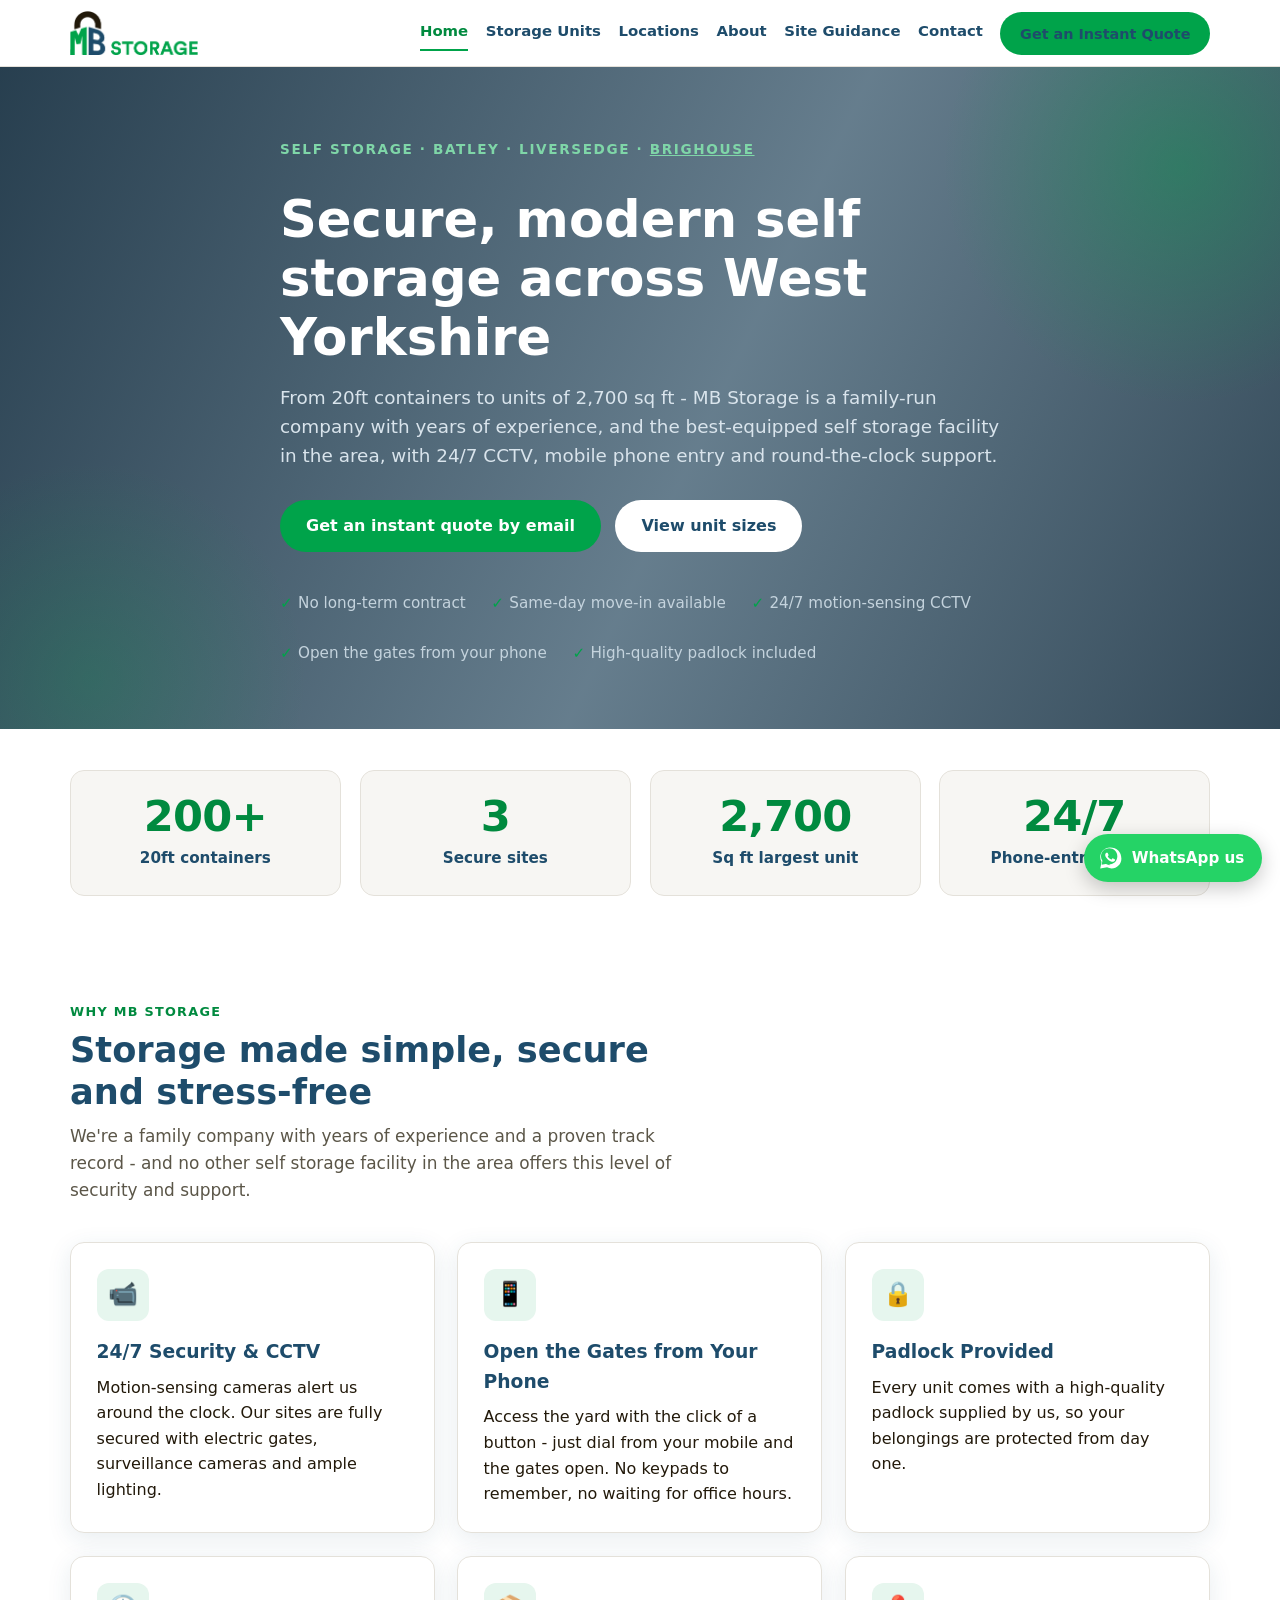
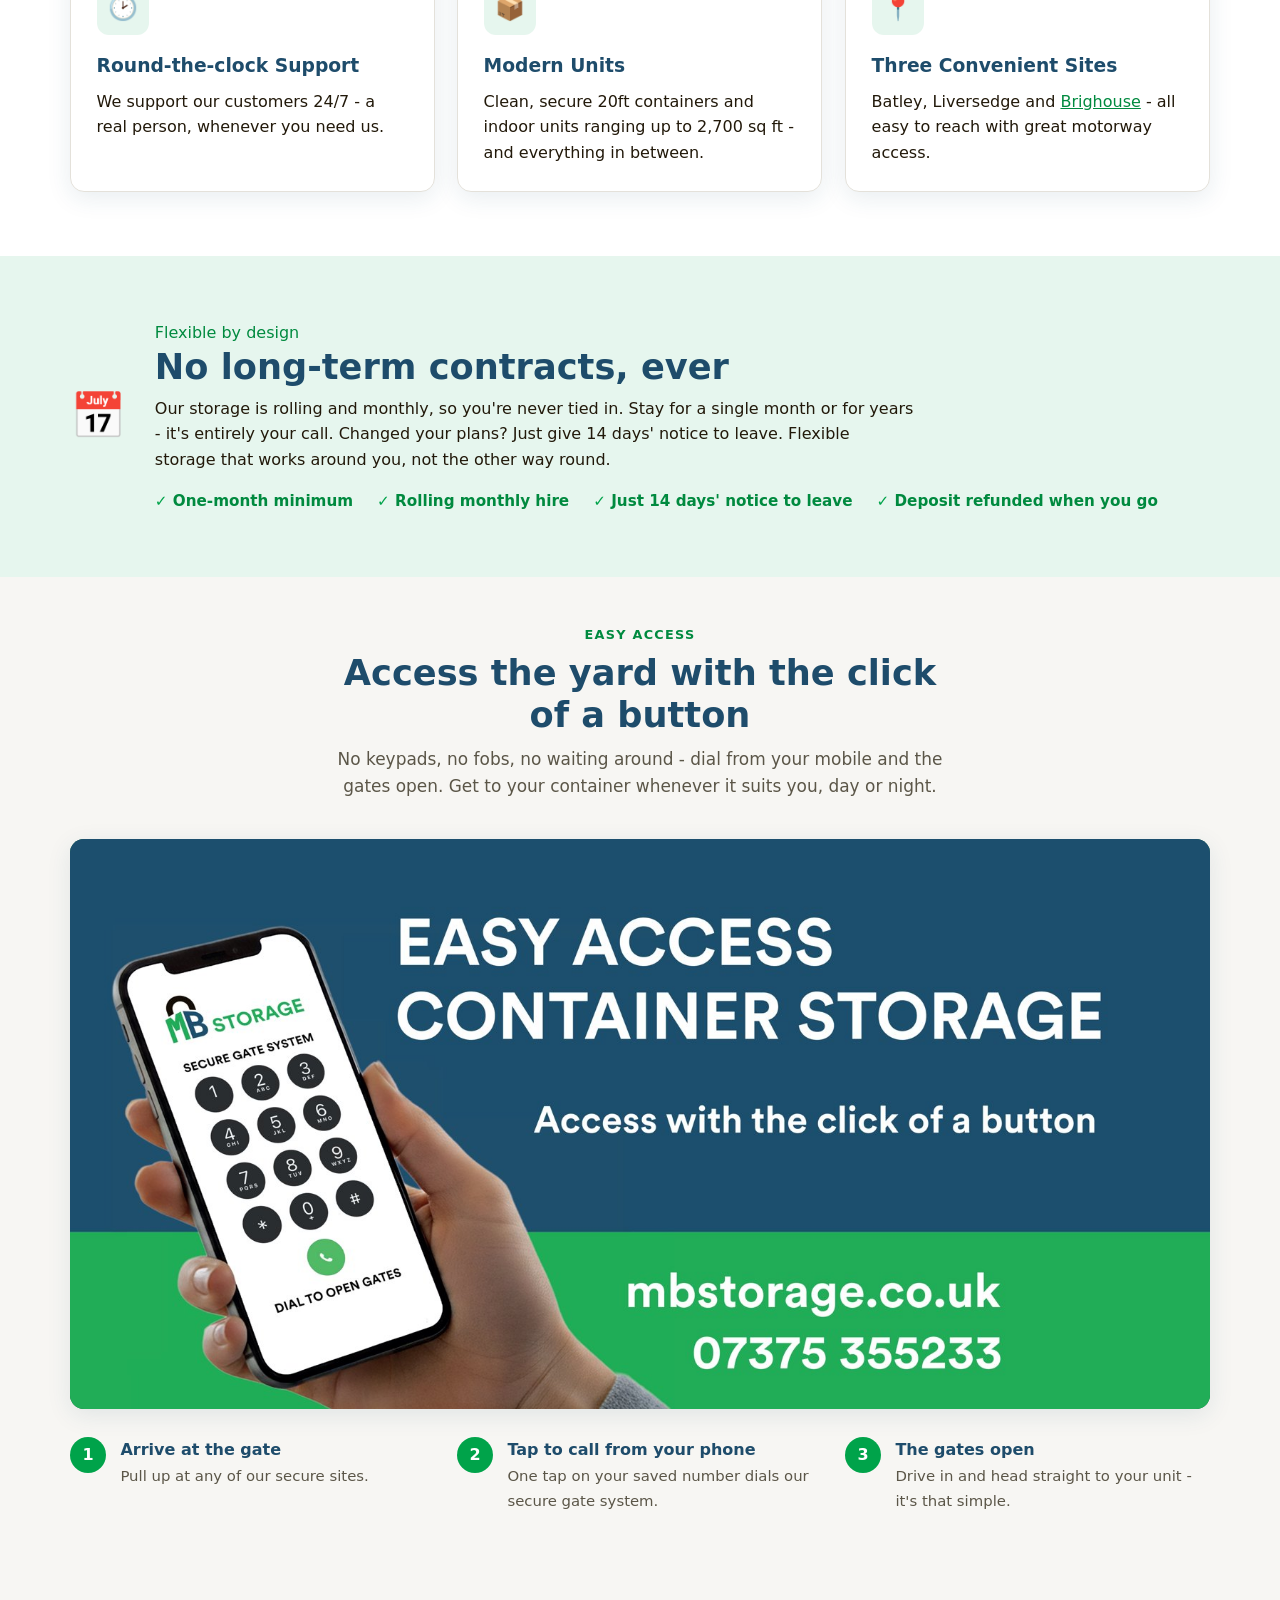
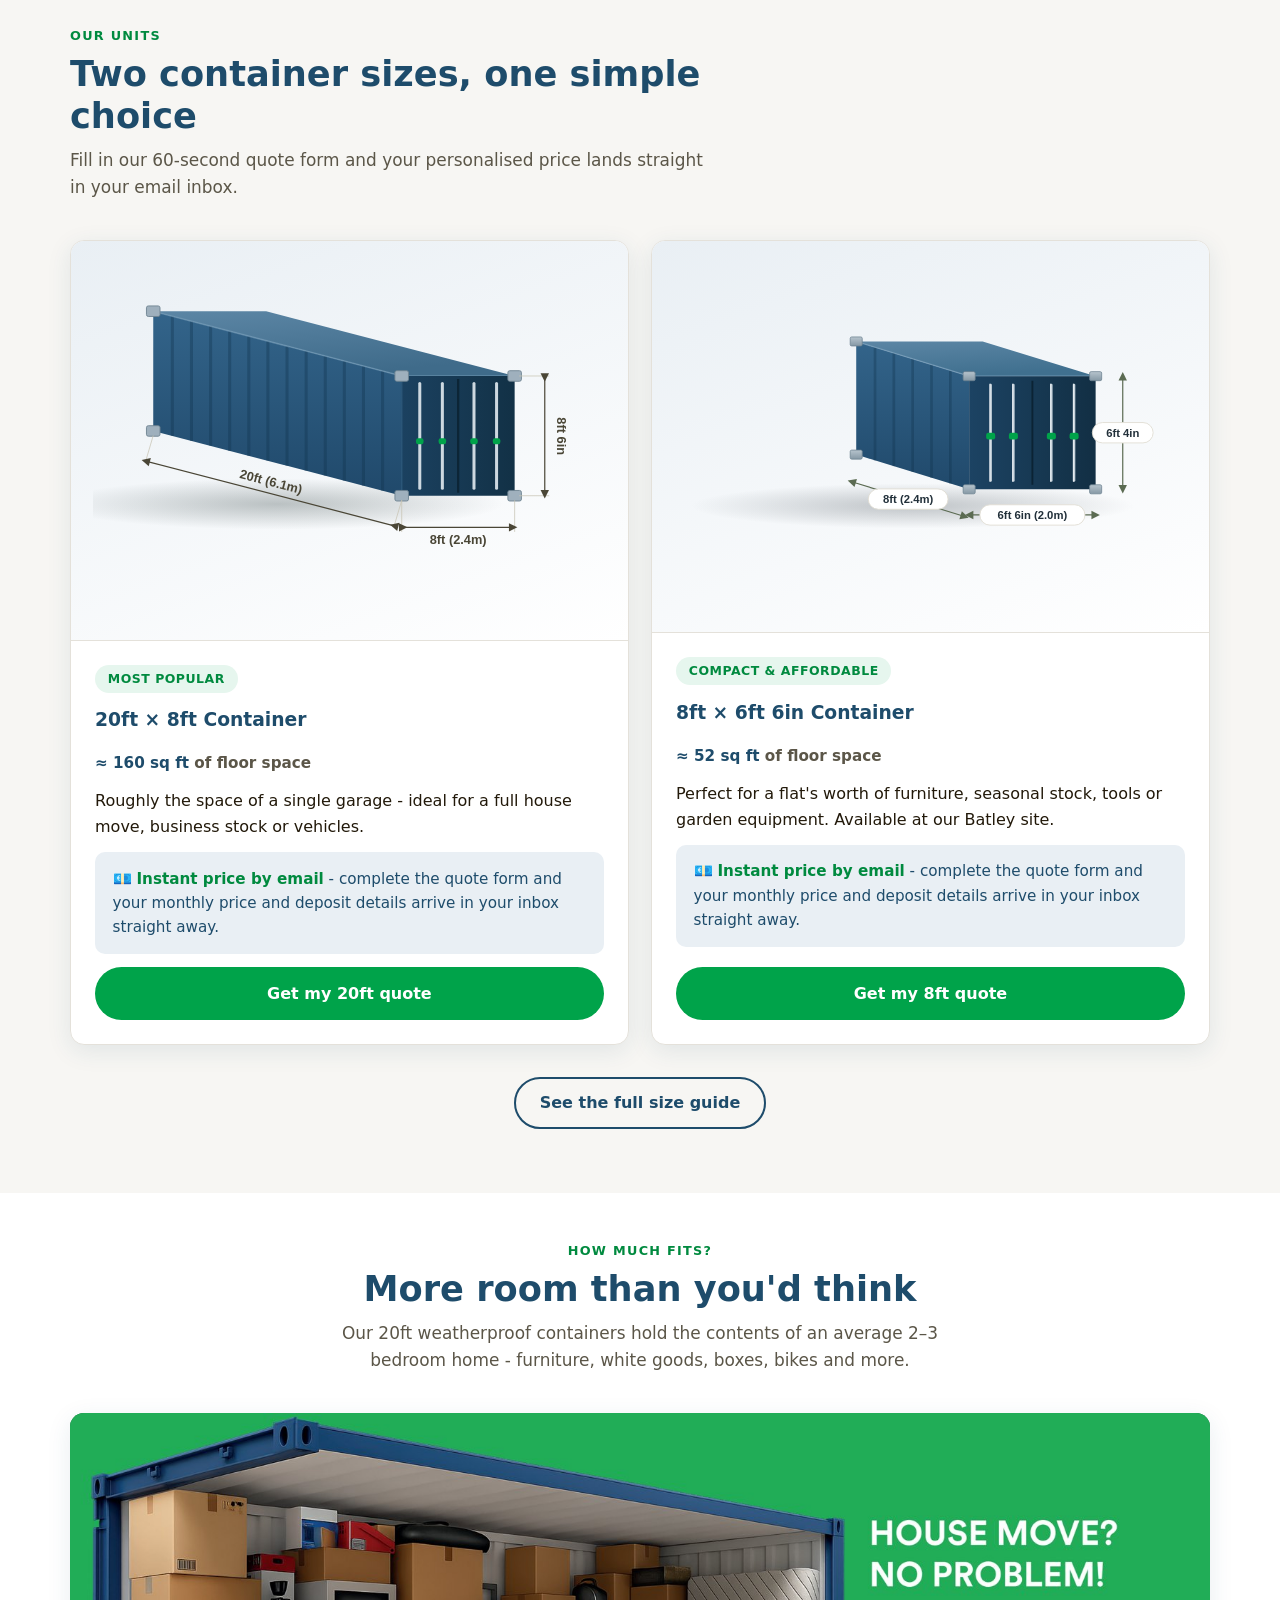
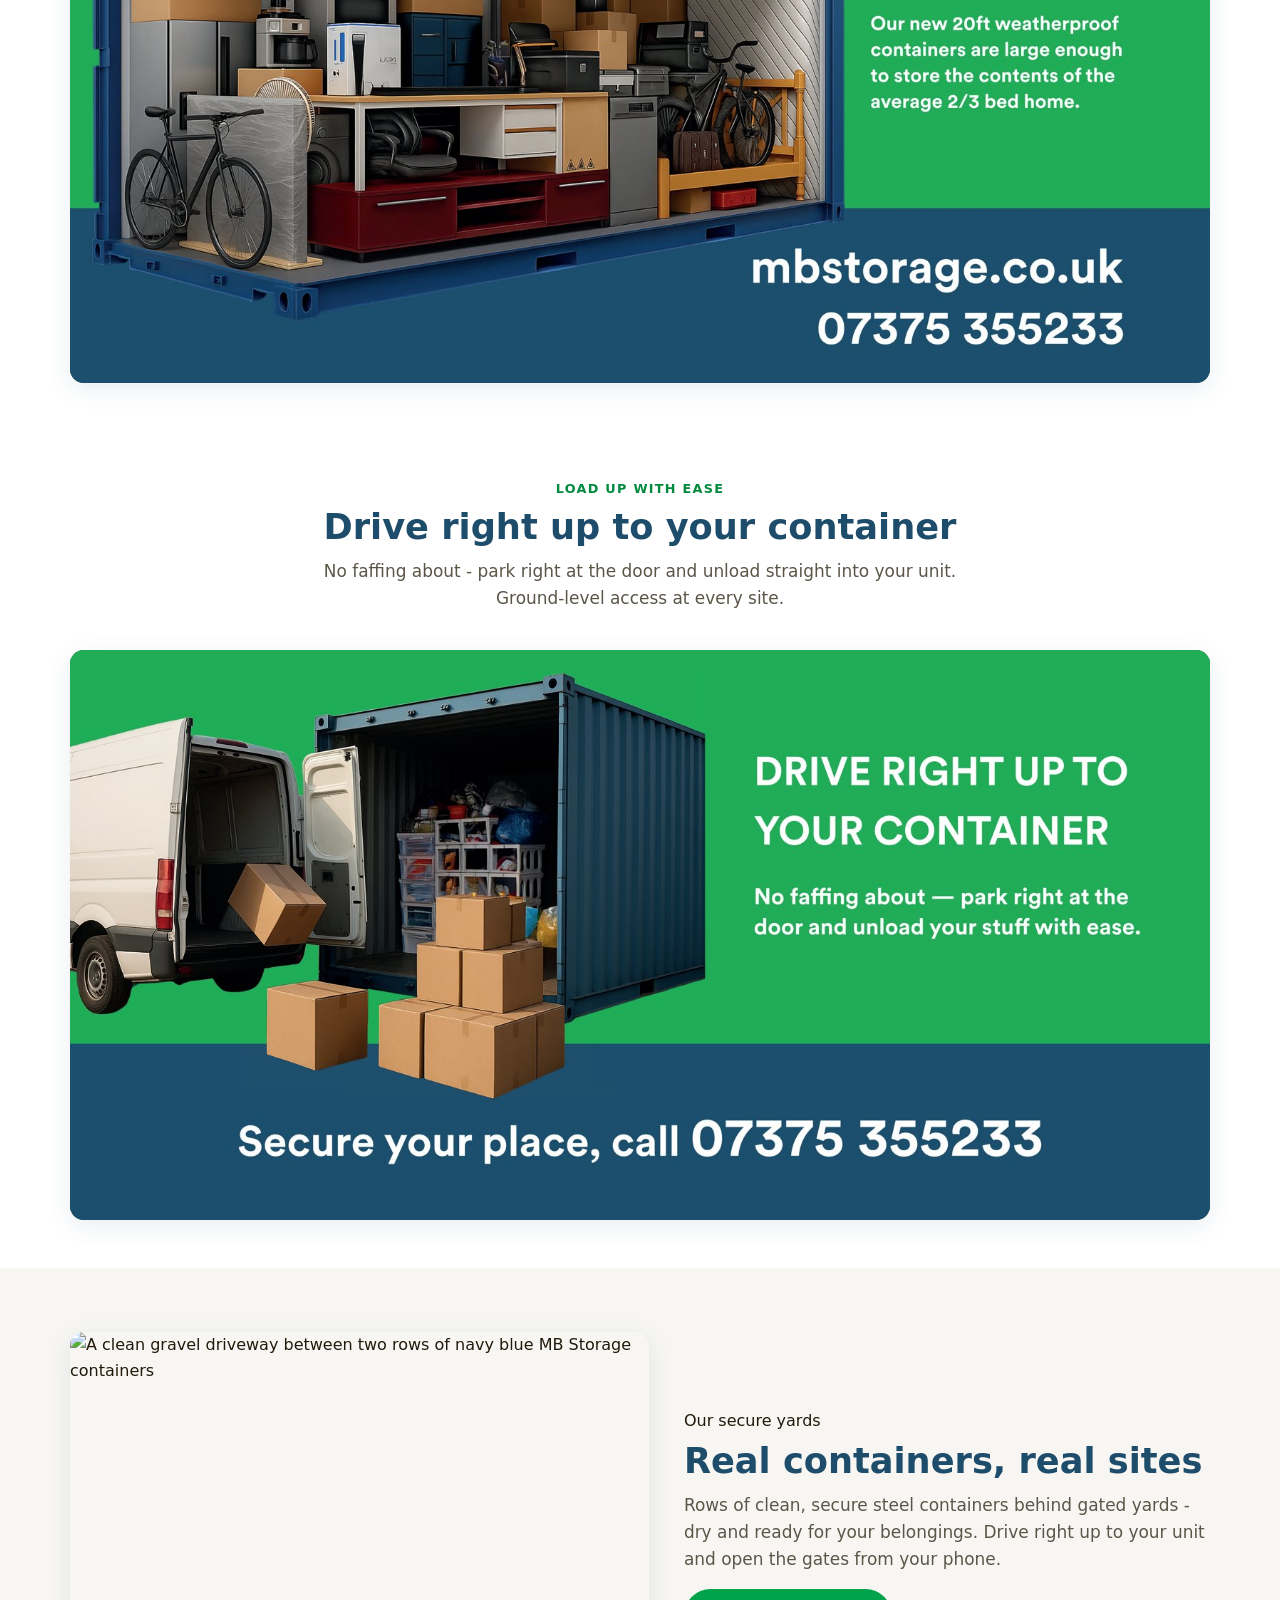
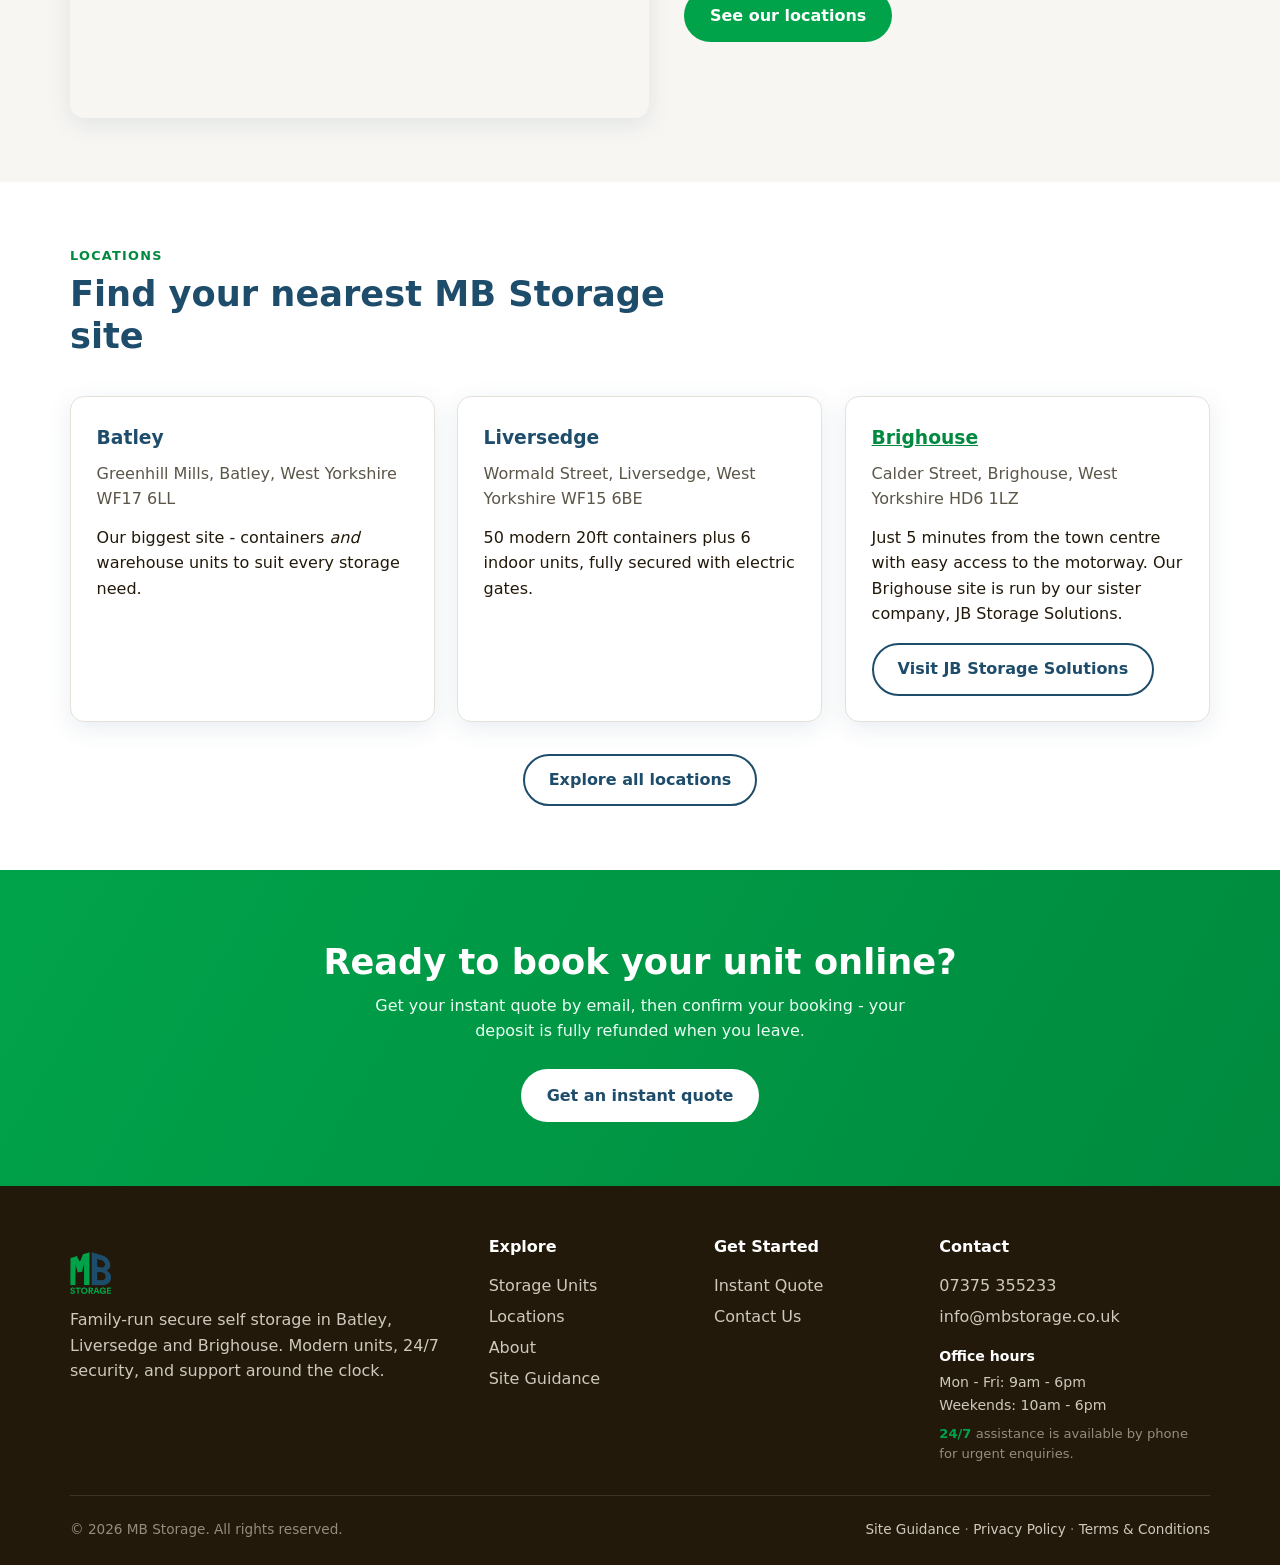
==== commit d00a6652: "Show full addresses for Batley and Brighouse location cards Home page cards gain the full postal add" ====
--- a/index.html
+++ b/index.html
@@ -260,7 +260,7 @@
       <div class="grid-3">
         <article class="card location-card">
           <h3>Batley</h3>
-          <address>Batley, West Yorkshire</address>
+          <address>Greenhill Mills, Batley, West Yorkshire WF17 6LL</address>
           <p>Our biggest site - containers <em>and</em> warehouse units to suit every storage need.</p>
         </article>
         <article class="card location-card">
@@ -270,7 +270,7 @@
         </article>
         <article class="card location-card">
           <h3><a href="https://www.jbstoragesolutions.co.uk" target="_blank" rel="noopener">Brighouse</a></h3>
-          <address>Brighouse, West Yorkshire</address>
+          <address>Calder Street, Brighouse, West Yorkshire HD6 1LZ</address>
           <p>Just 5 minutes from the town centre with easy access to the motorway. Our Brighouse site is run by our sister company, JB Storage Solutions.</p>
           <p class="mt-1"><a class="btn btn-outline" href="https://www.jbstoragesolutions.co.uk" target="_blank" rel="noopener">Visit JB Storage Solutions</a></p>
         </article>
@@ -308,7 +308,6 @@
         <h4>Get Started</h4>
         <ul>
           <li><a href="quote.html">Instant Quote</a></li>
-          <li><a href="book.html">Book Online</a></li>
           <li><a href="contact.html">Contact Us</a></li>
         </ul>
       </div>
--- a/assets/css/style.css
+++ b/assets/css/style.css
@@ -108,6 +108,17 @@
 .hint { font-size: .84rem; color: var(--grey); margin-top: .25rem; }
 fieldset { border: 0; }
 
+/* Live availability badges (booking form) */
+.avail-badge {
+  display: flex; align-items: center; gap: .5rem;
+  margin-top: .45rem; padding: .55rem .8rem; border-radius: 9px;
+  font-size: .92rem; font-weight: 700; line-height: 1.35;
+}
+.avail-badge.ok   { background: var(--green-tint); color: var(--green-dark); border: 1.5px solid #9adbb8; }
+.avail-badge.low  { background: #fdf3e7; color: #a4560a; border: 1.5px solid #f0c894; }
+.avail-badge.full { background: #fdeaea; color: #b3261e; border: 1.5px solid #efb0ac; }
+.avail-badge a { color: inherit; }
+
 /* Marketing opt-in checkbox */
 .consent-check { display: flex; gap: .65rem; align-items: flex-start; background: var(--bg-soft); border: 1px solid var(--line); border-radius: 10px; padding: .85rem 1rem; }
 .consent-check input[type="checkbox"] { width: 20px; height: 20px; min-width: 20px; margin-top: .1rem; accent-color: var(--green); cursor: pointer; }
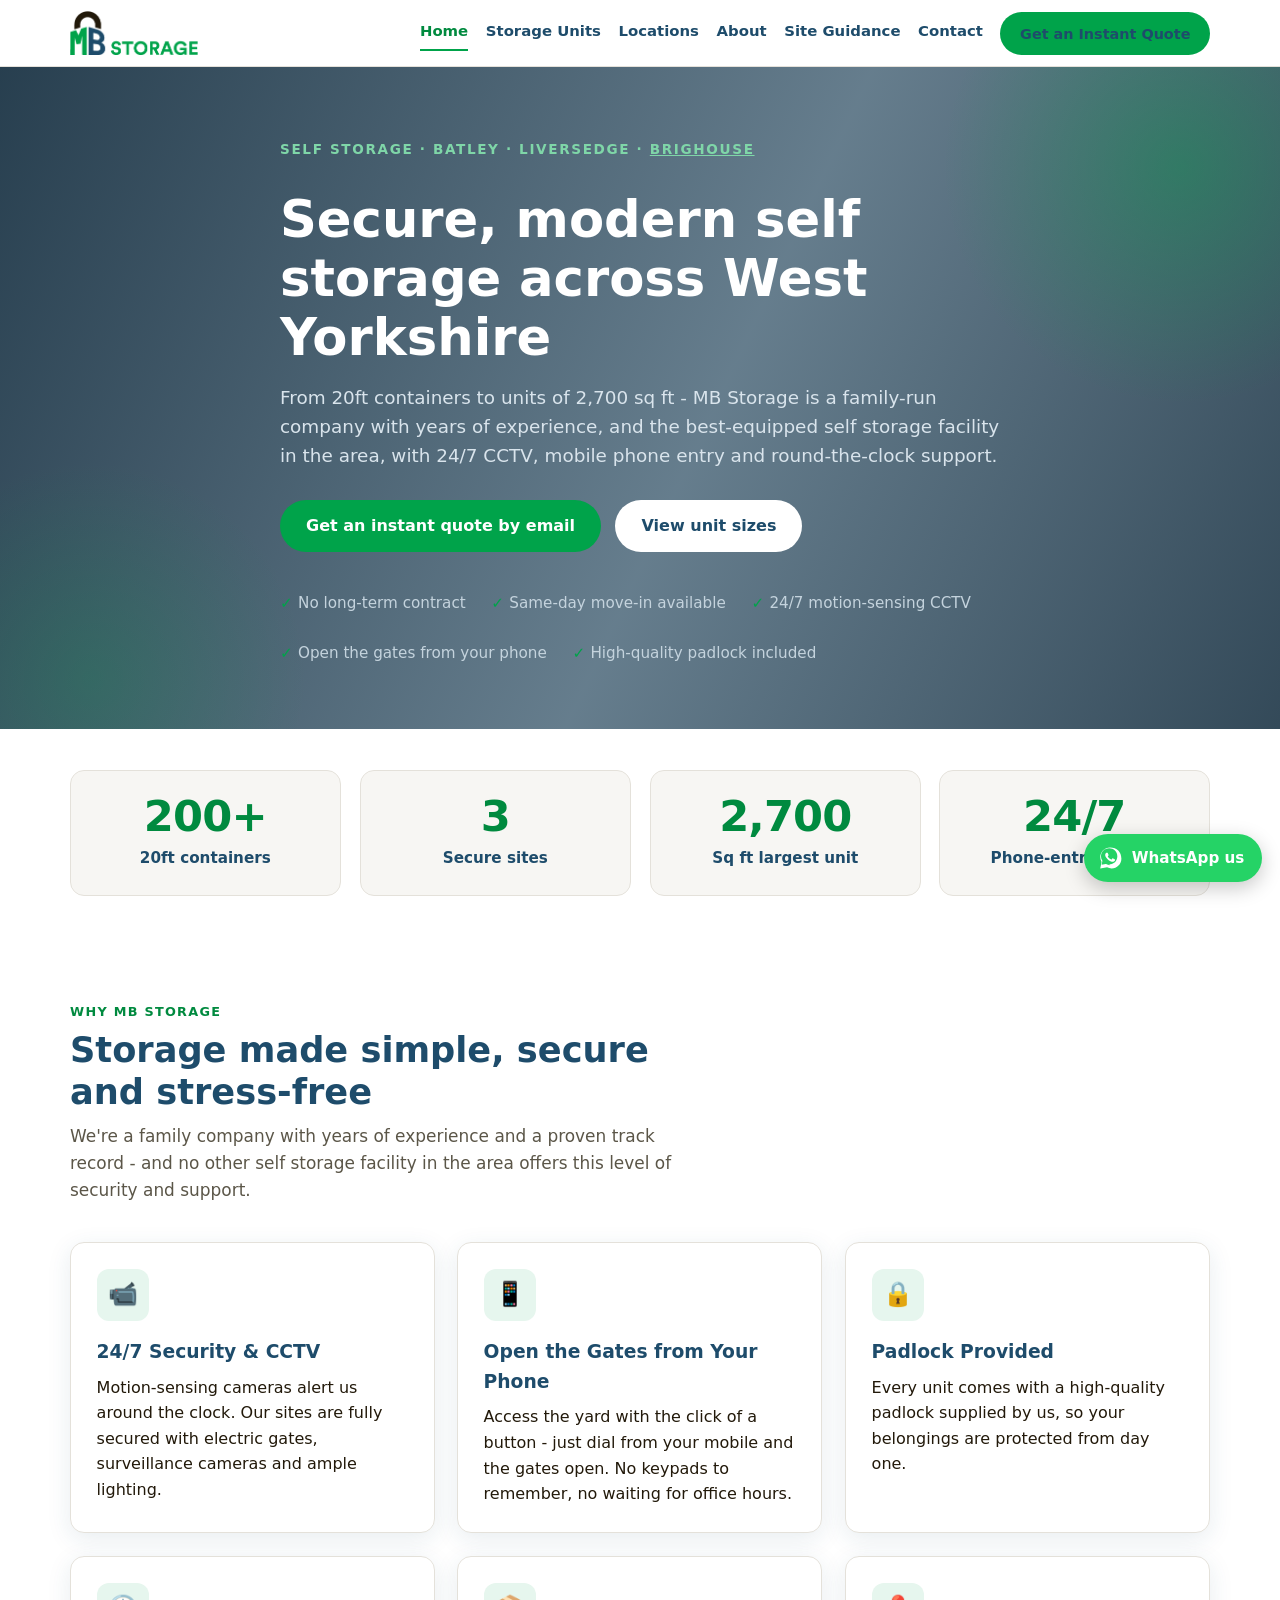
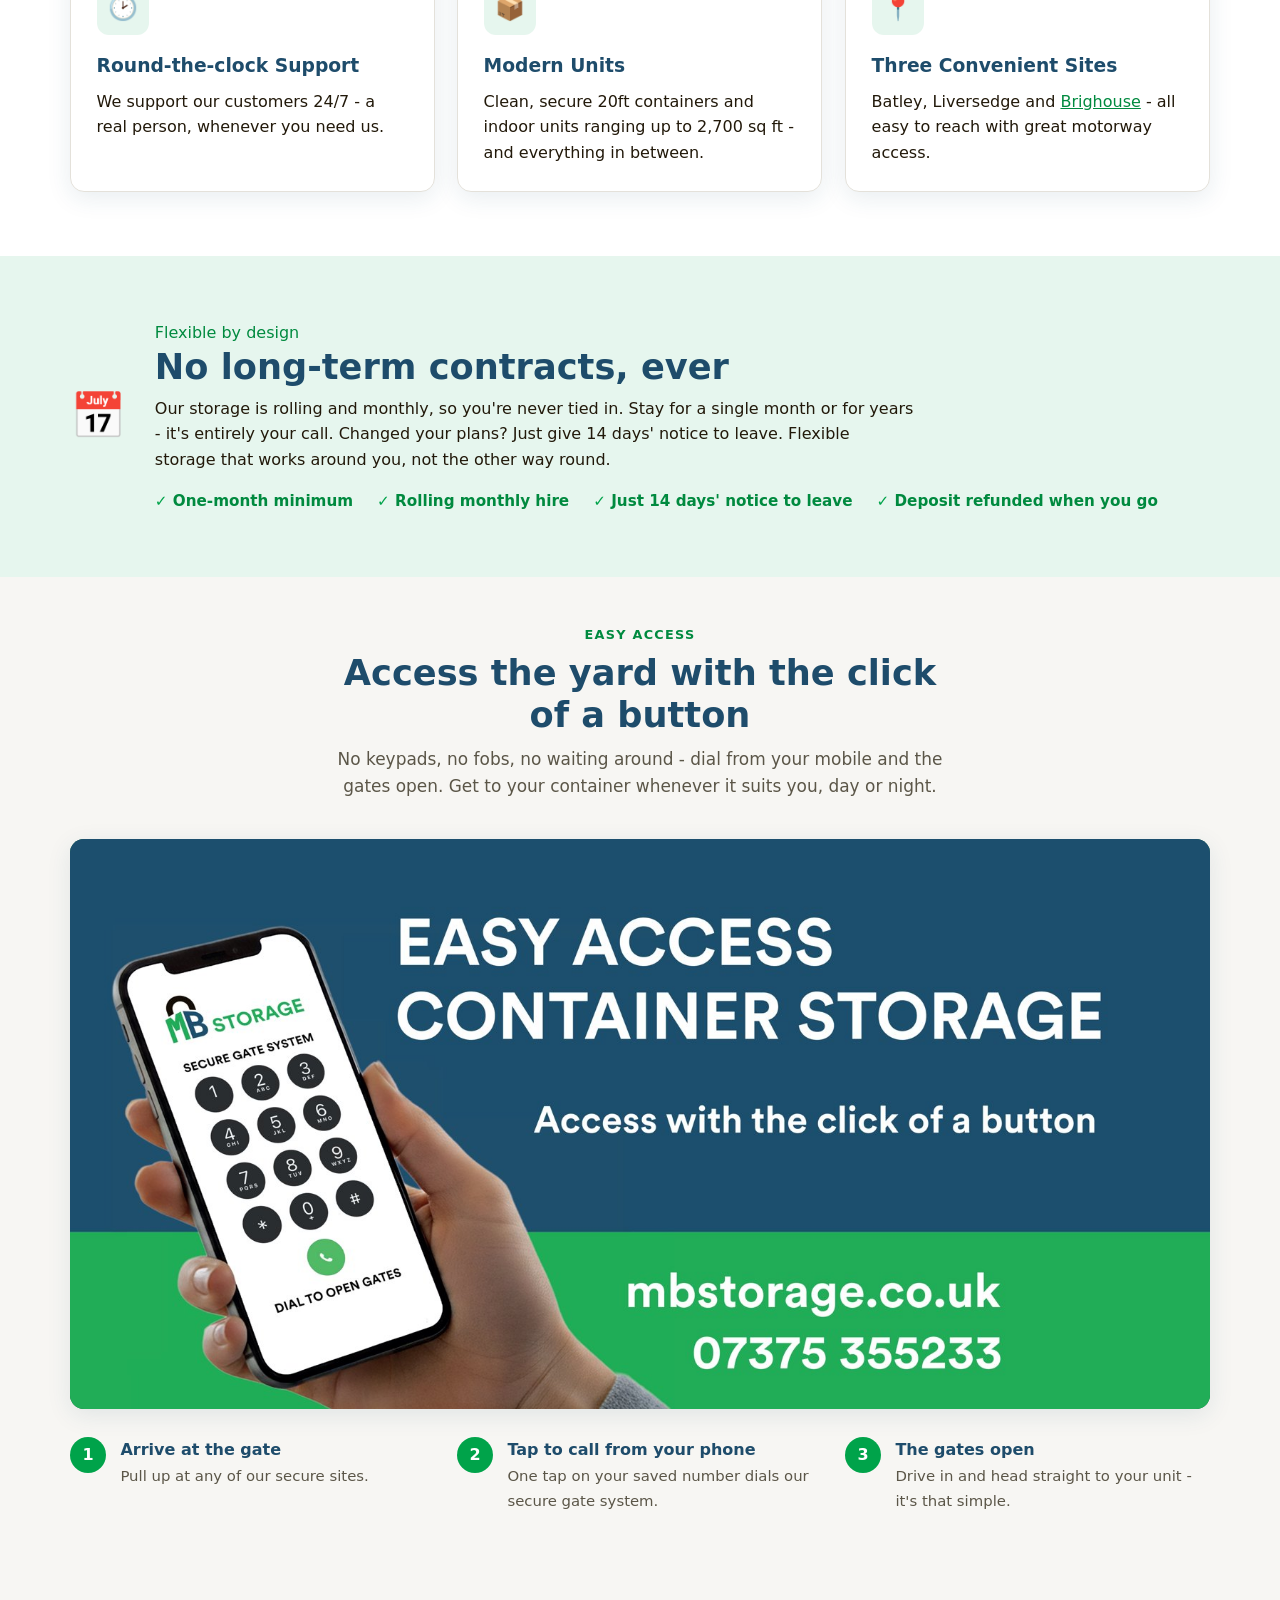
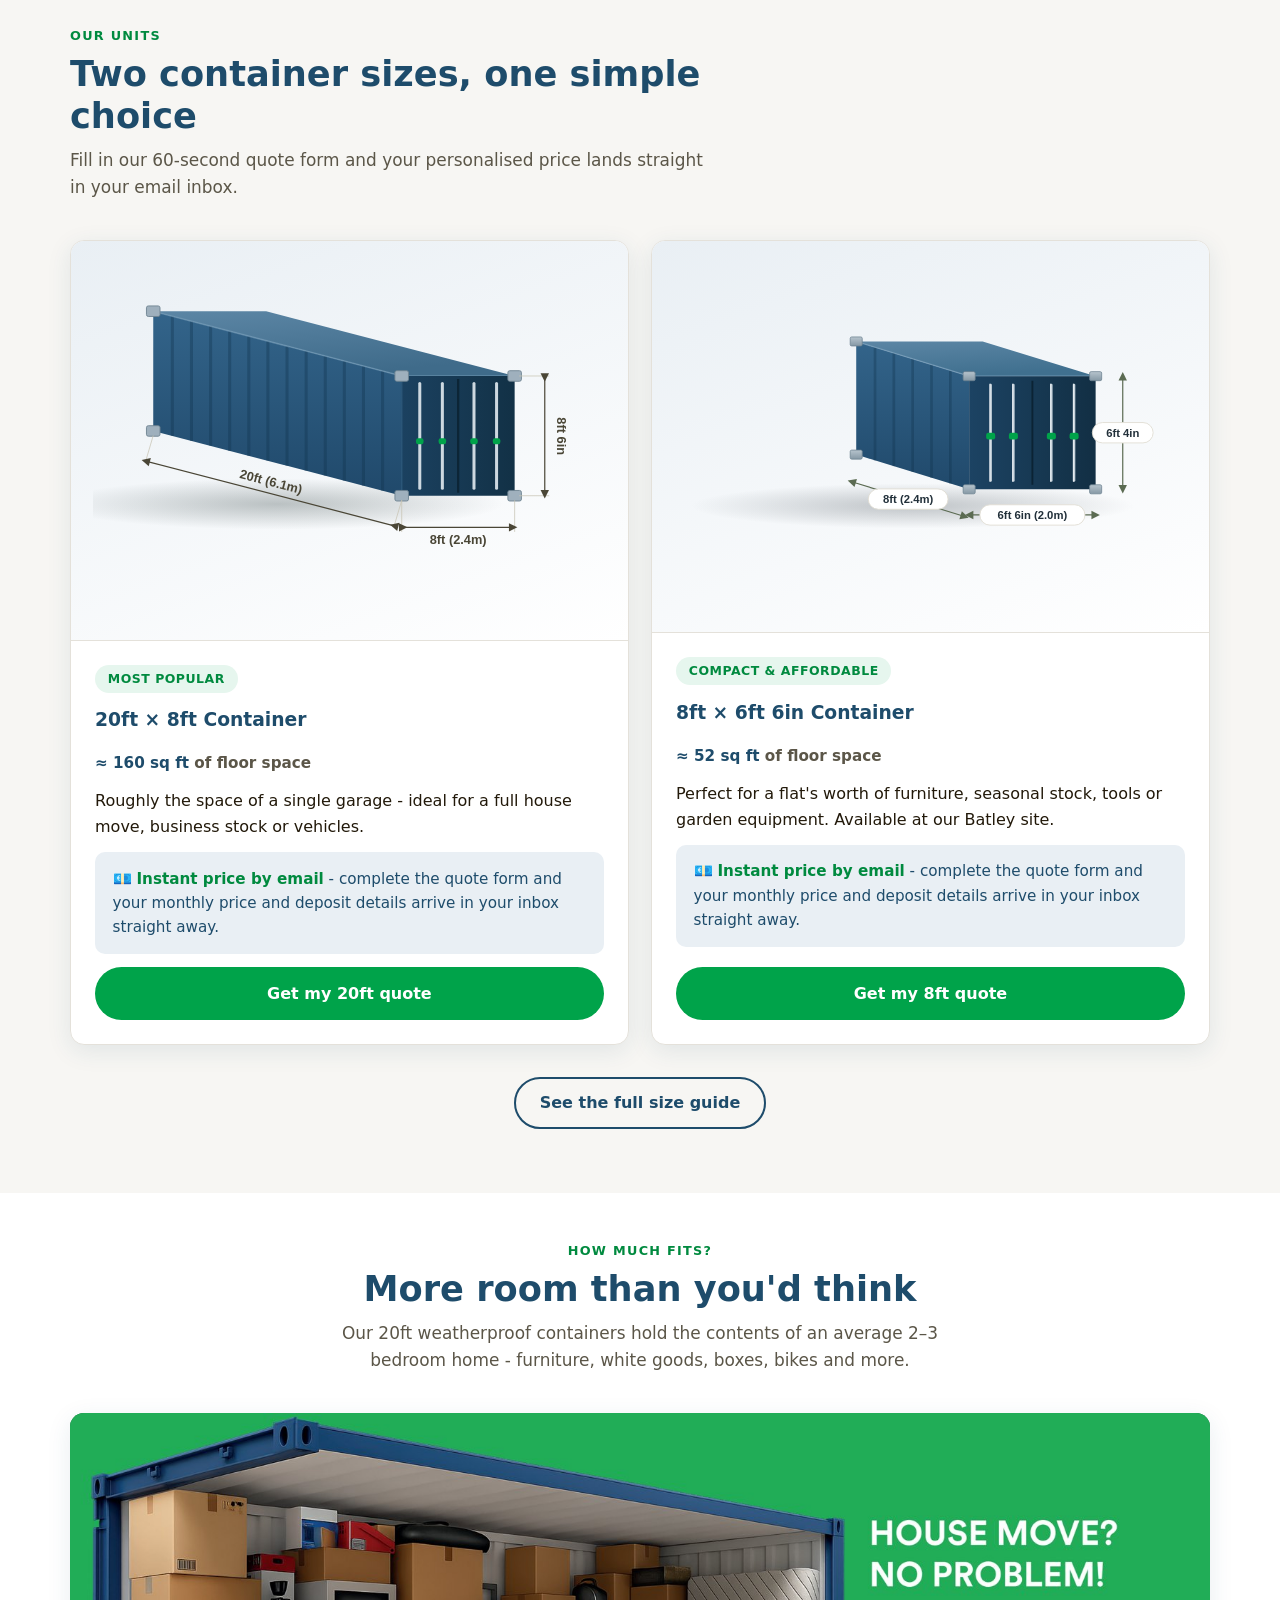
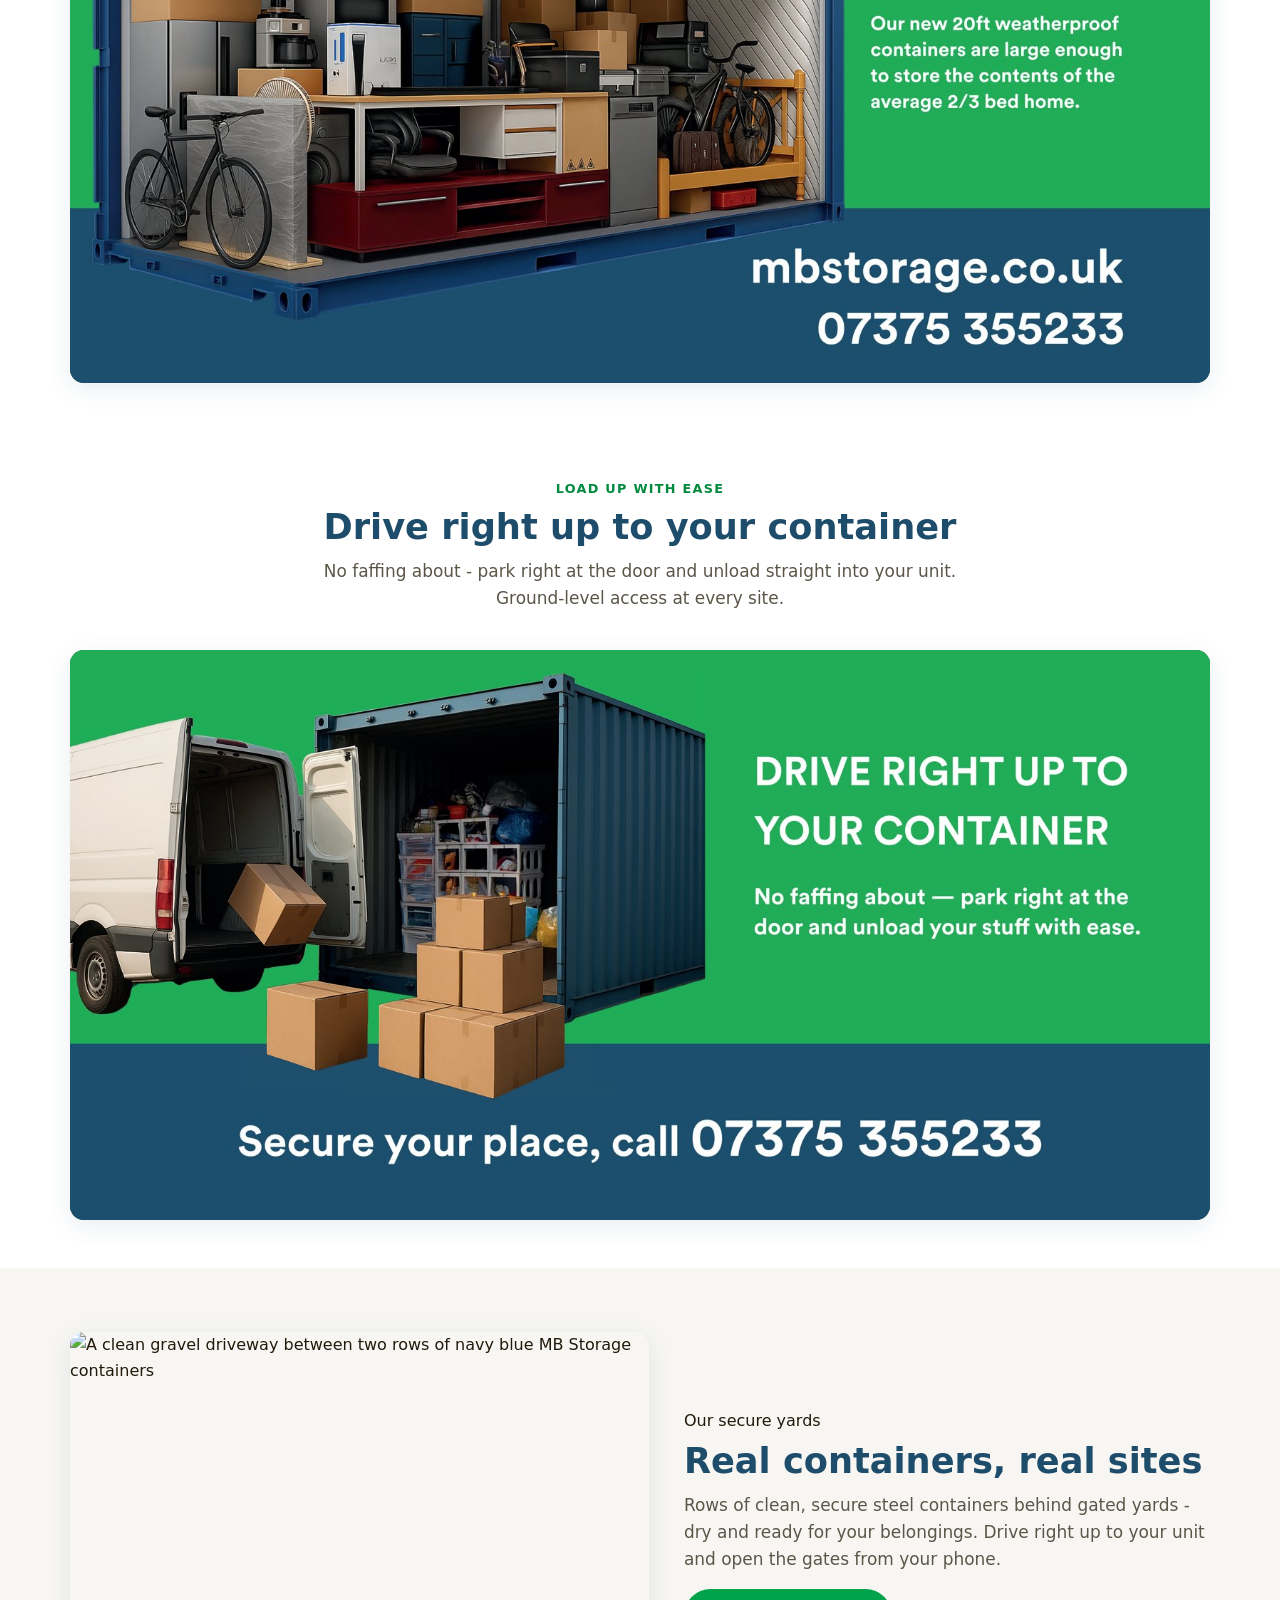
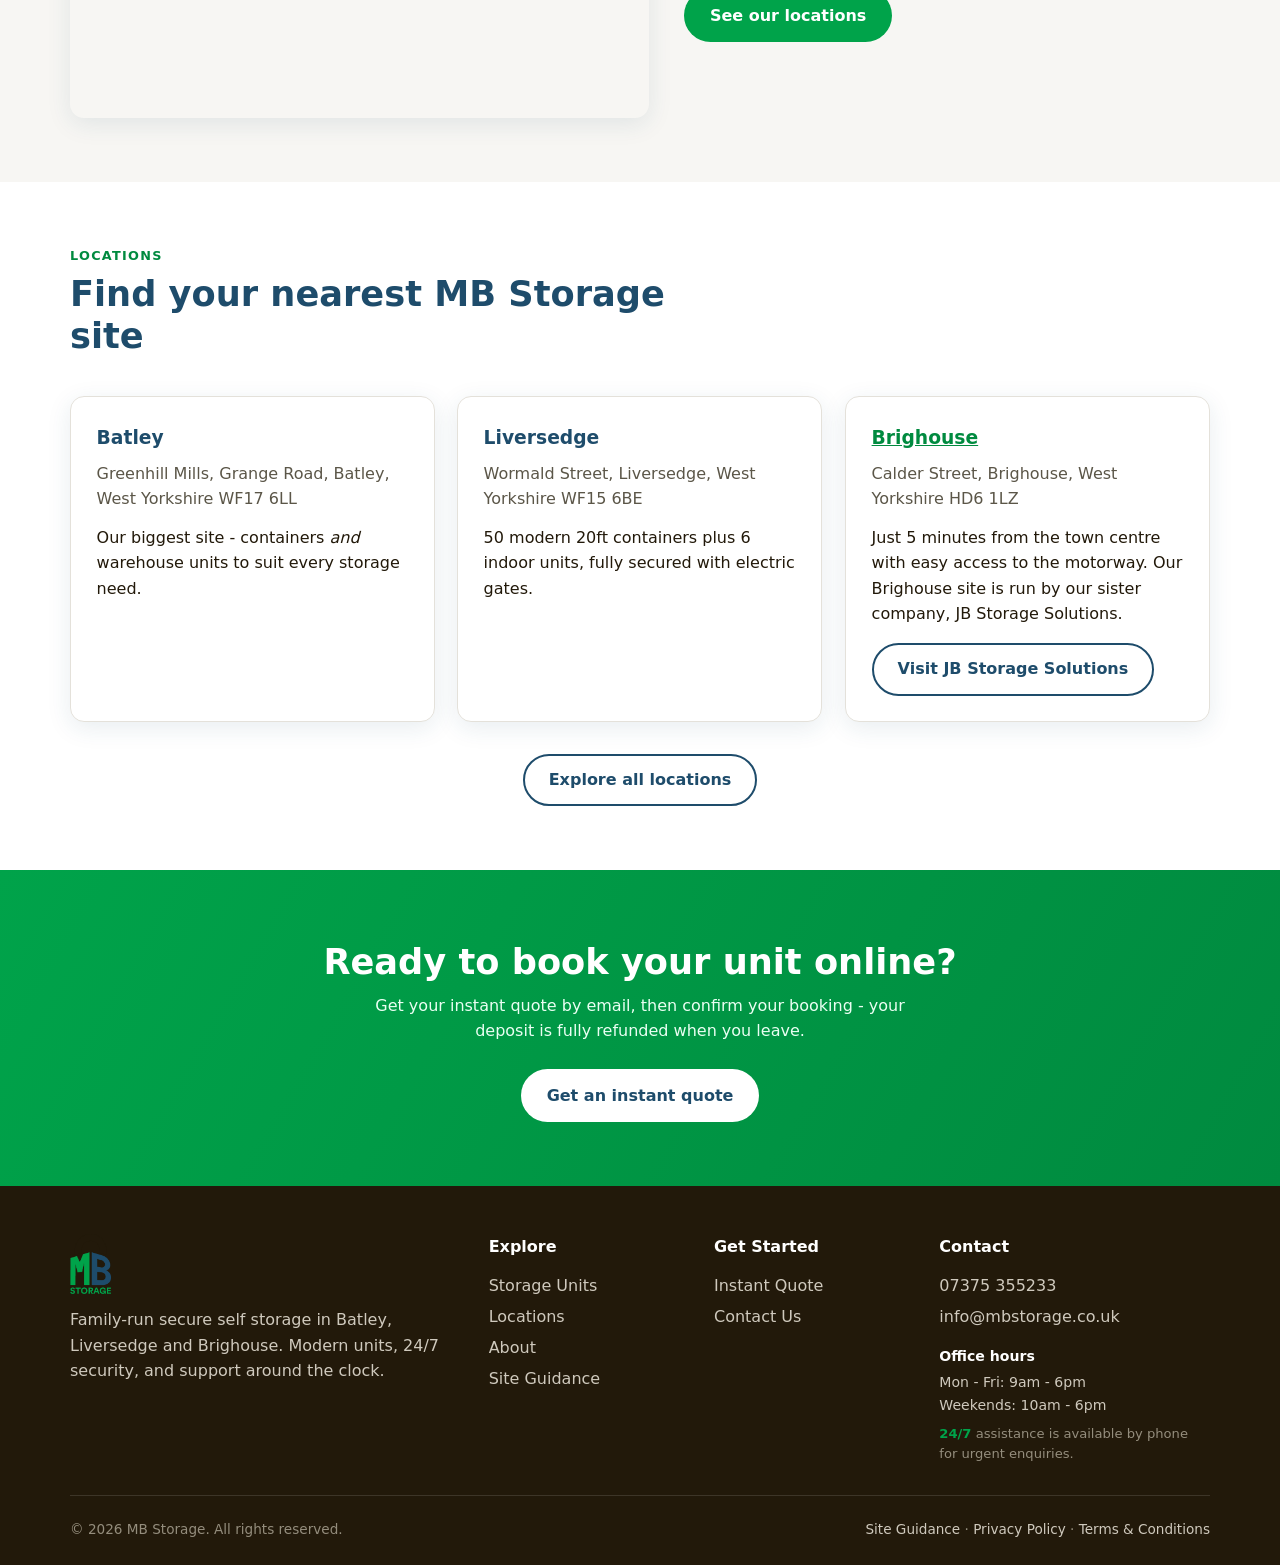
==== commit b4c77979: "Add Grange Road to the Batley address Co-Authored-By: Claude Fable 5 <noreply@anthropic.com> Claude-" ====
--- a/index.html
+++ b/index.html
@@ -260,7 +260,7 @@
       <div class="grid-3">
         <article class="card location-card">
           <h3>Batley</h3>
-          <address>Greenhill Mills, Batley, West Yorkshire WF17 6LL</address>
+          <address>Greenhill Mills, Grange Road, Batley, West Yorkshire WF17 6LL</address>
           <p>Our biggest site - containers <em>and</em> warehouse units to suit every storage need.</p>
         </article>
         <article class="card location-card">
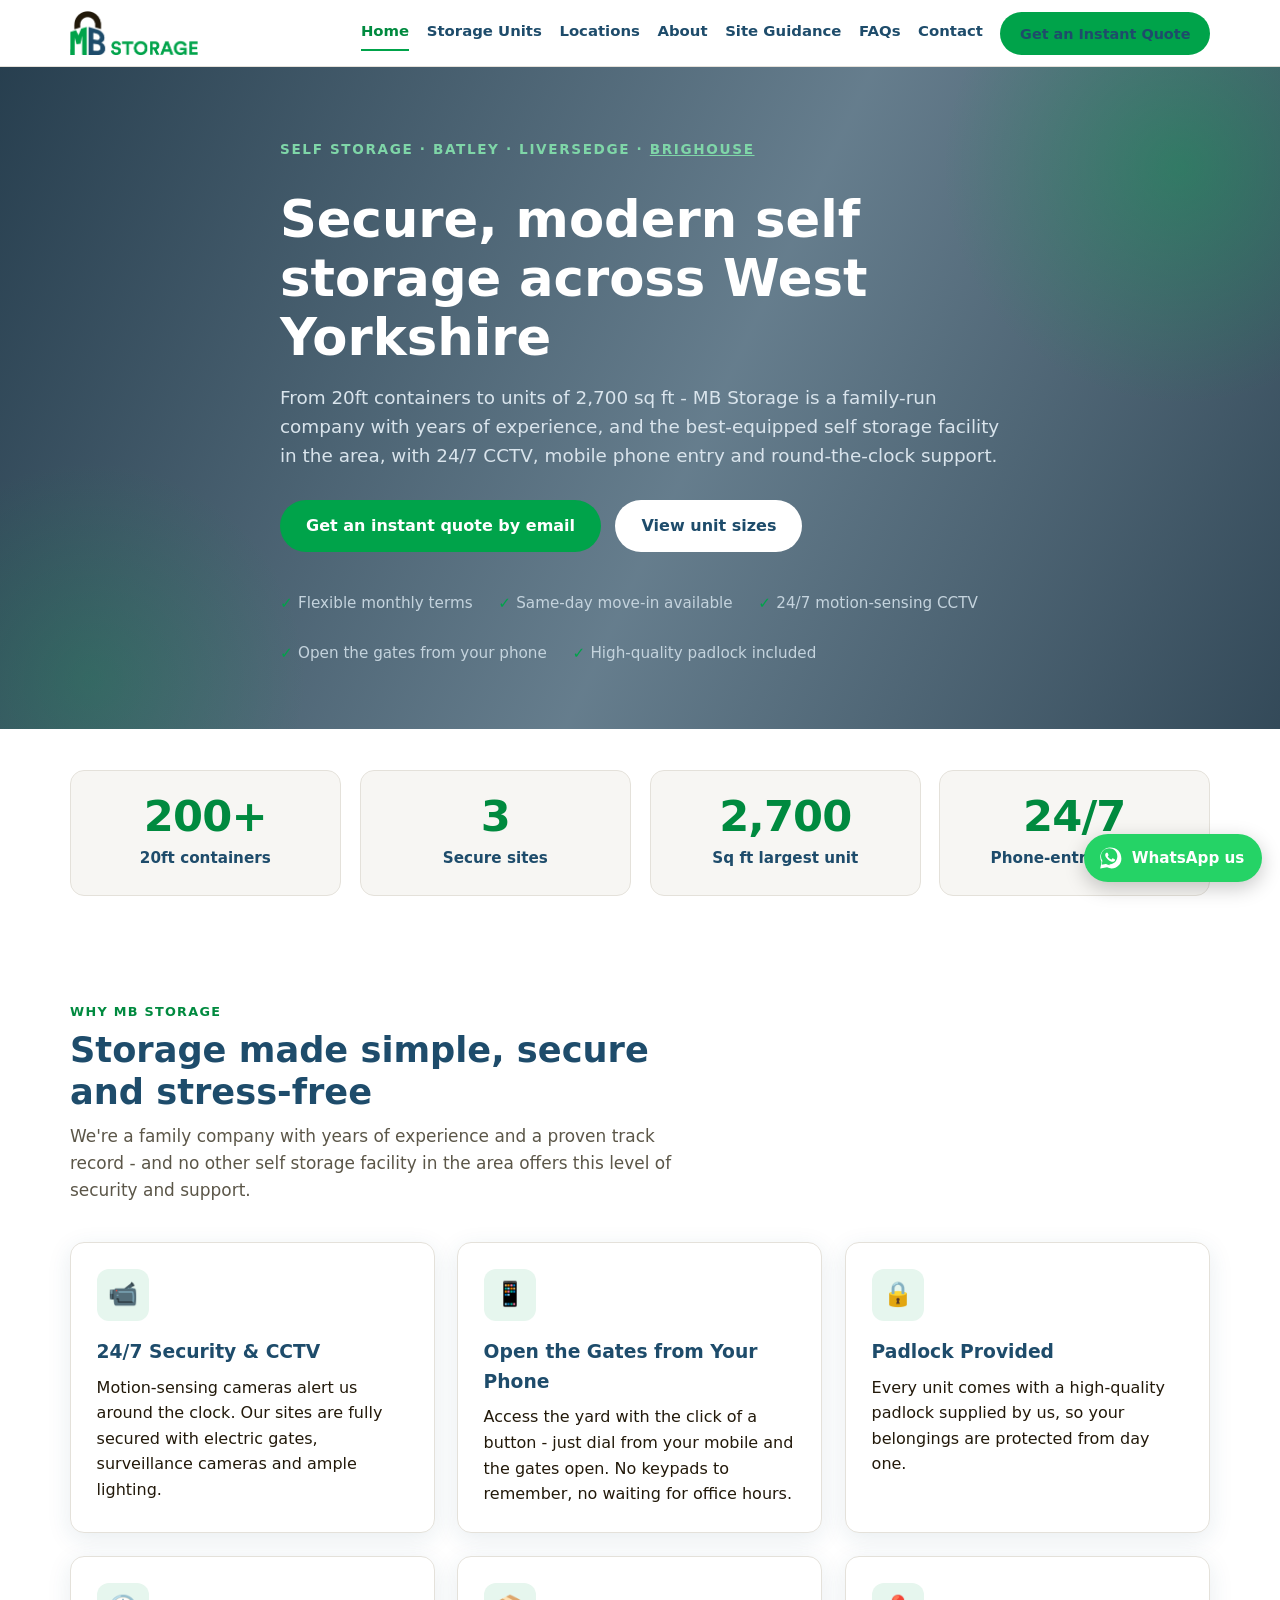
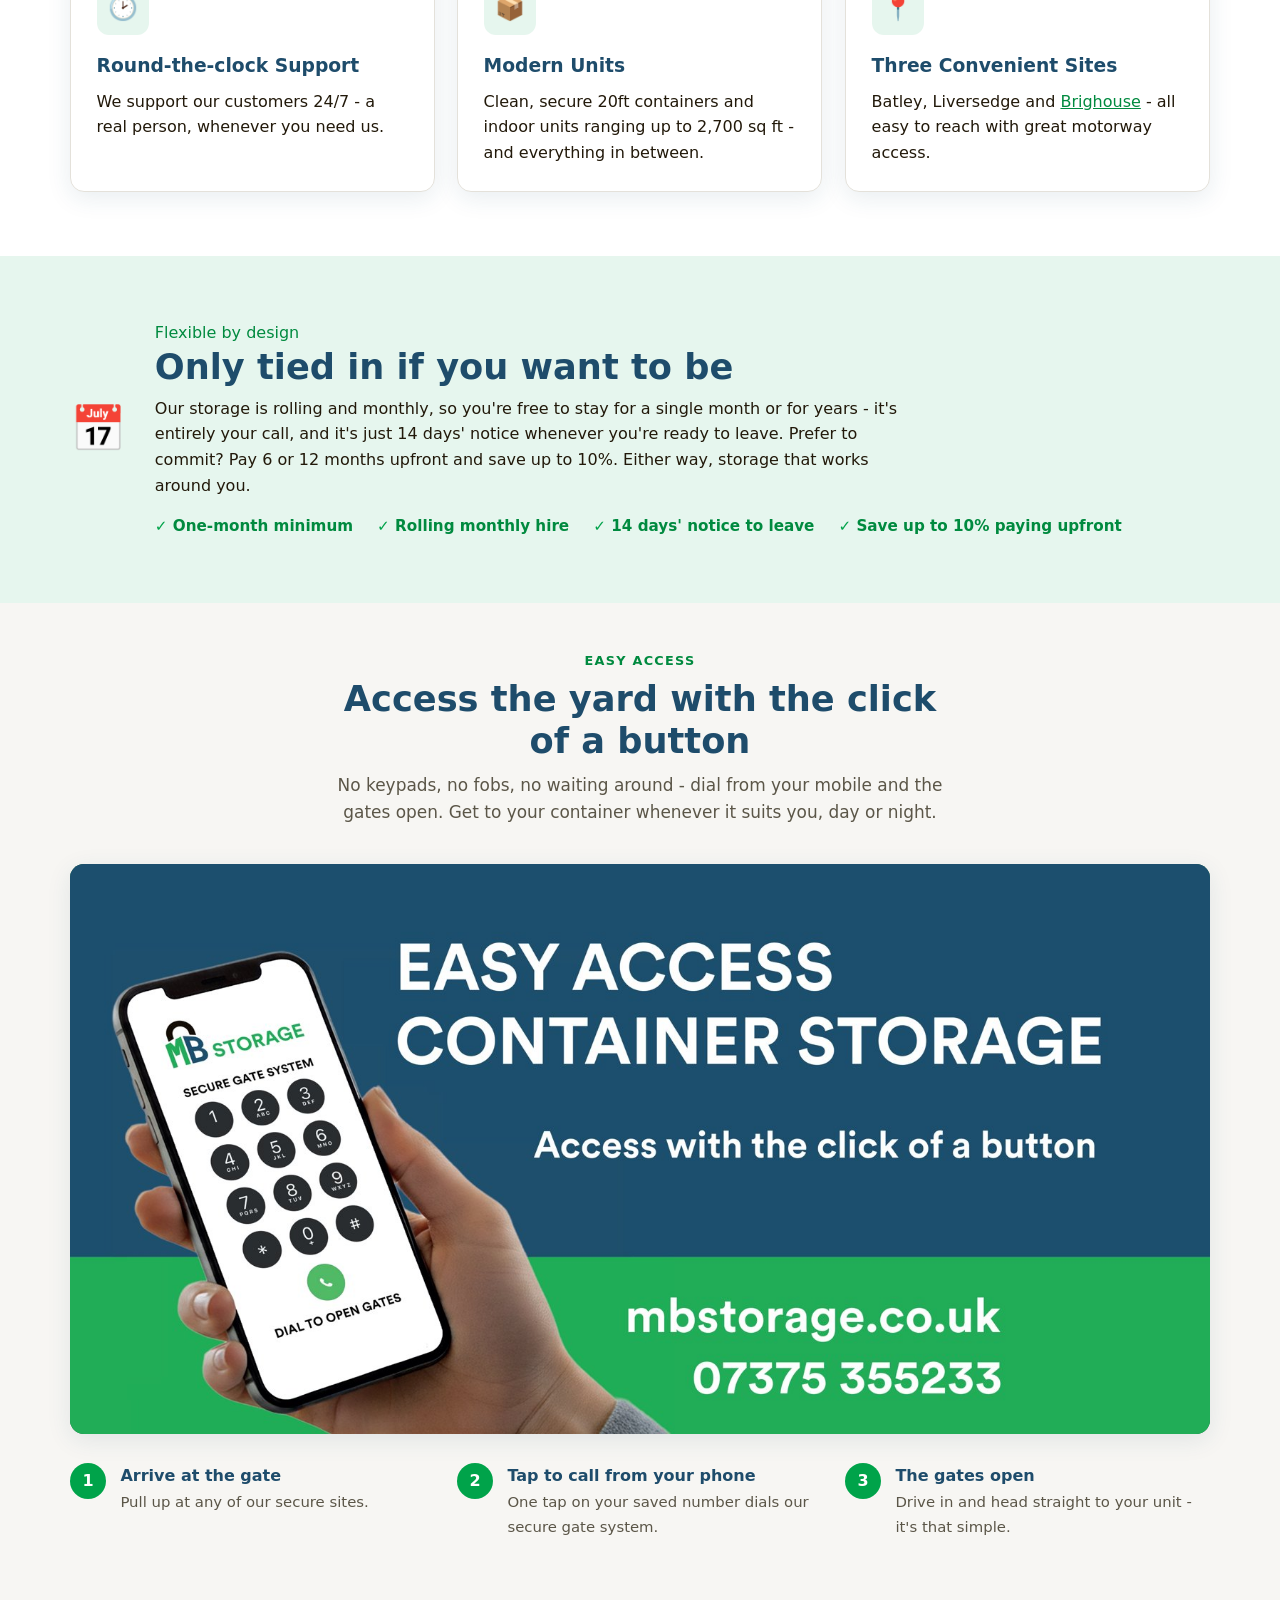
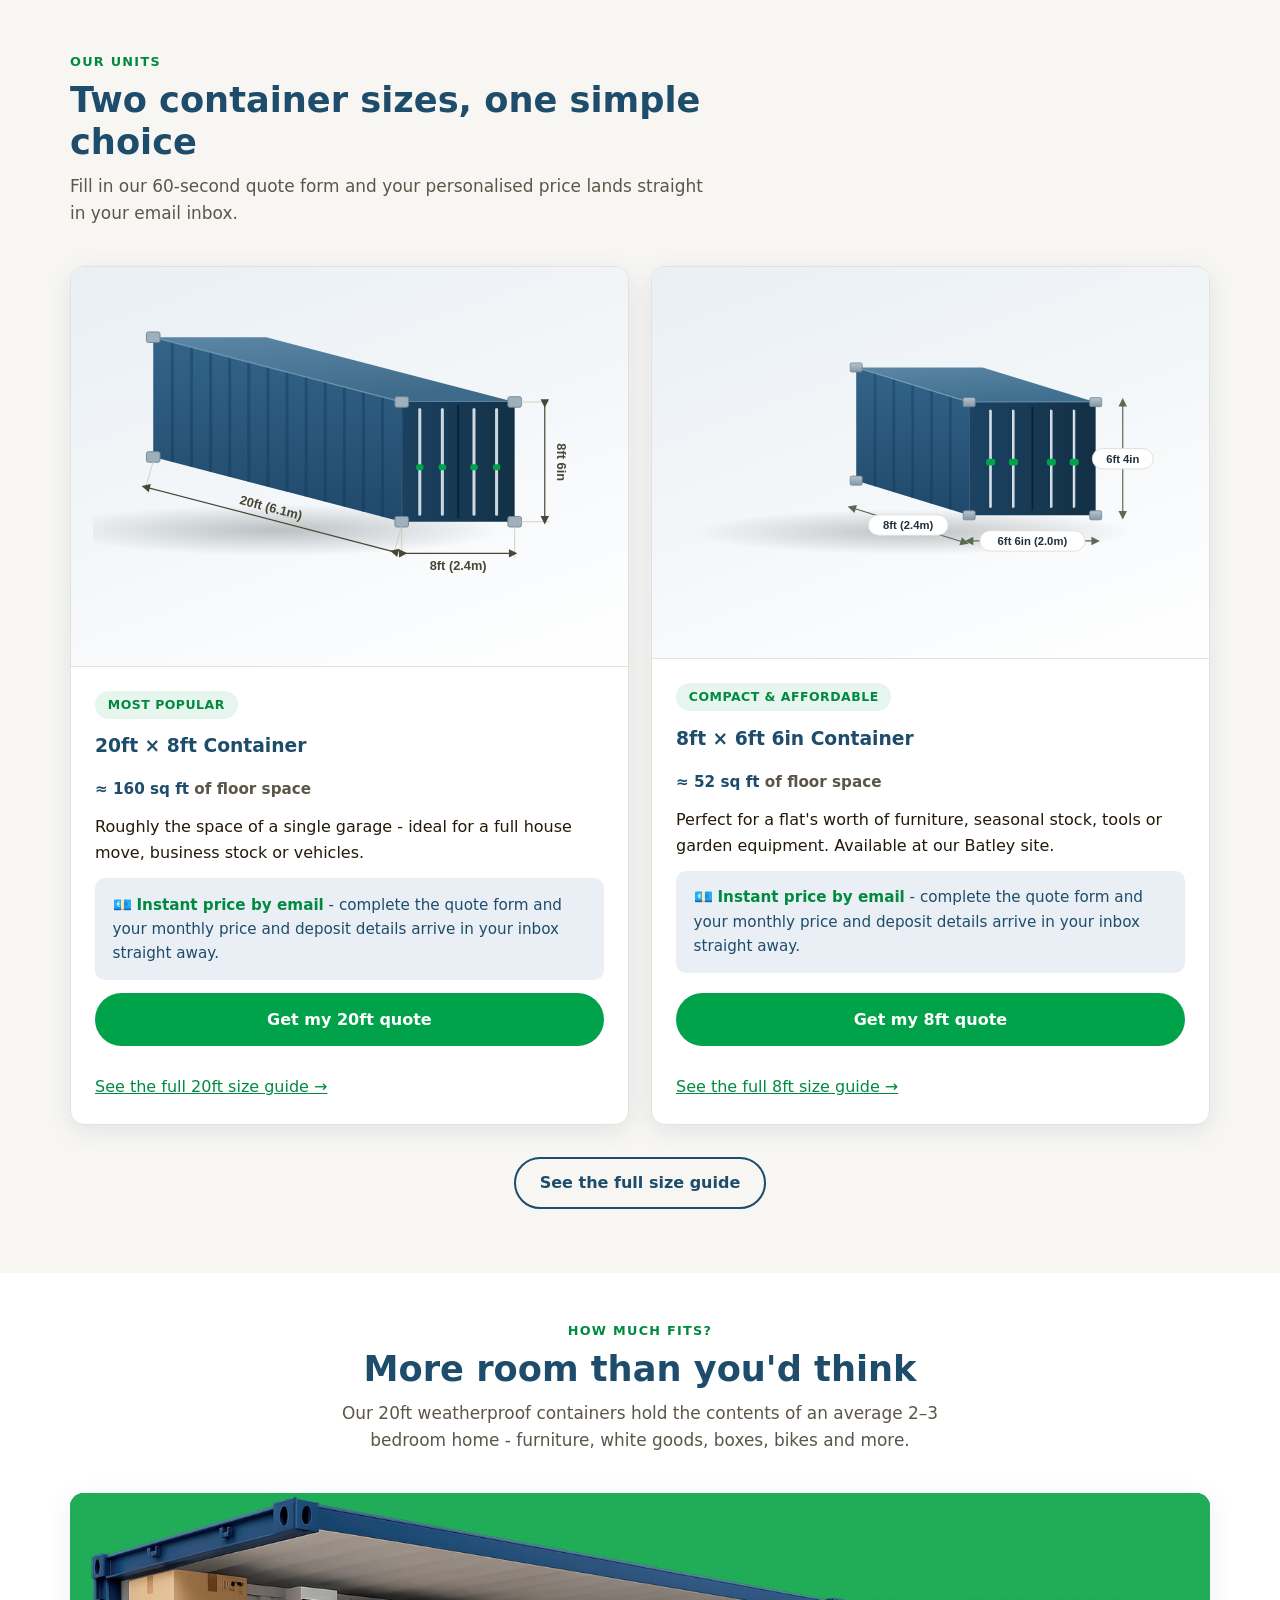
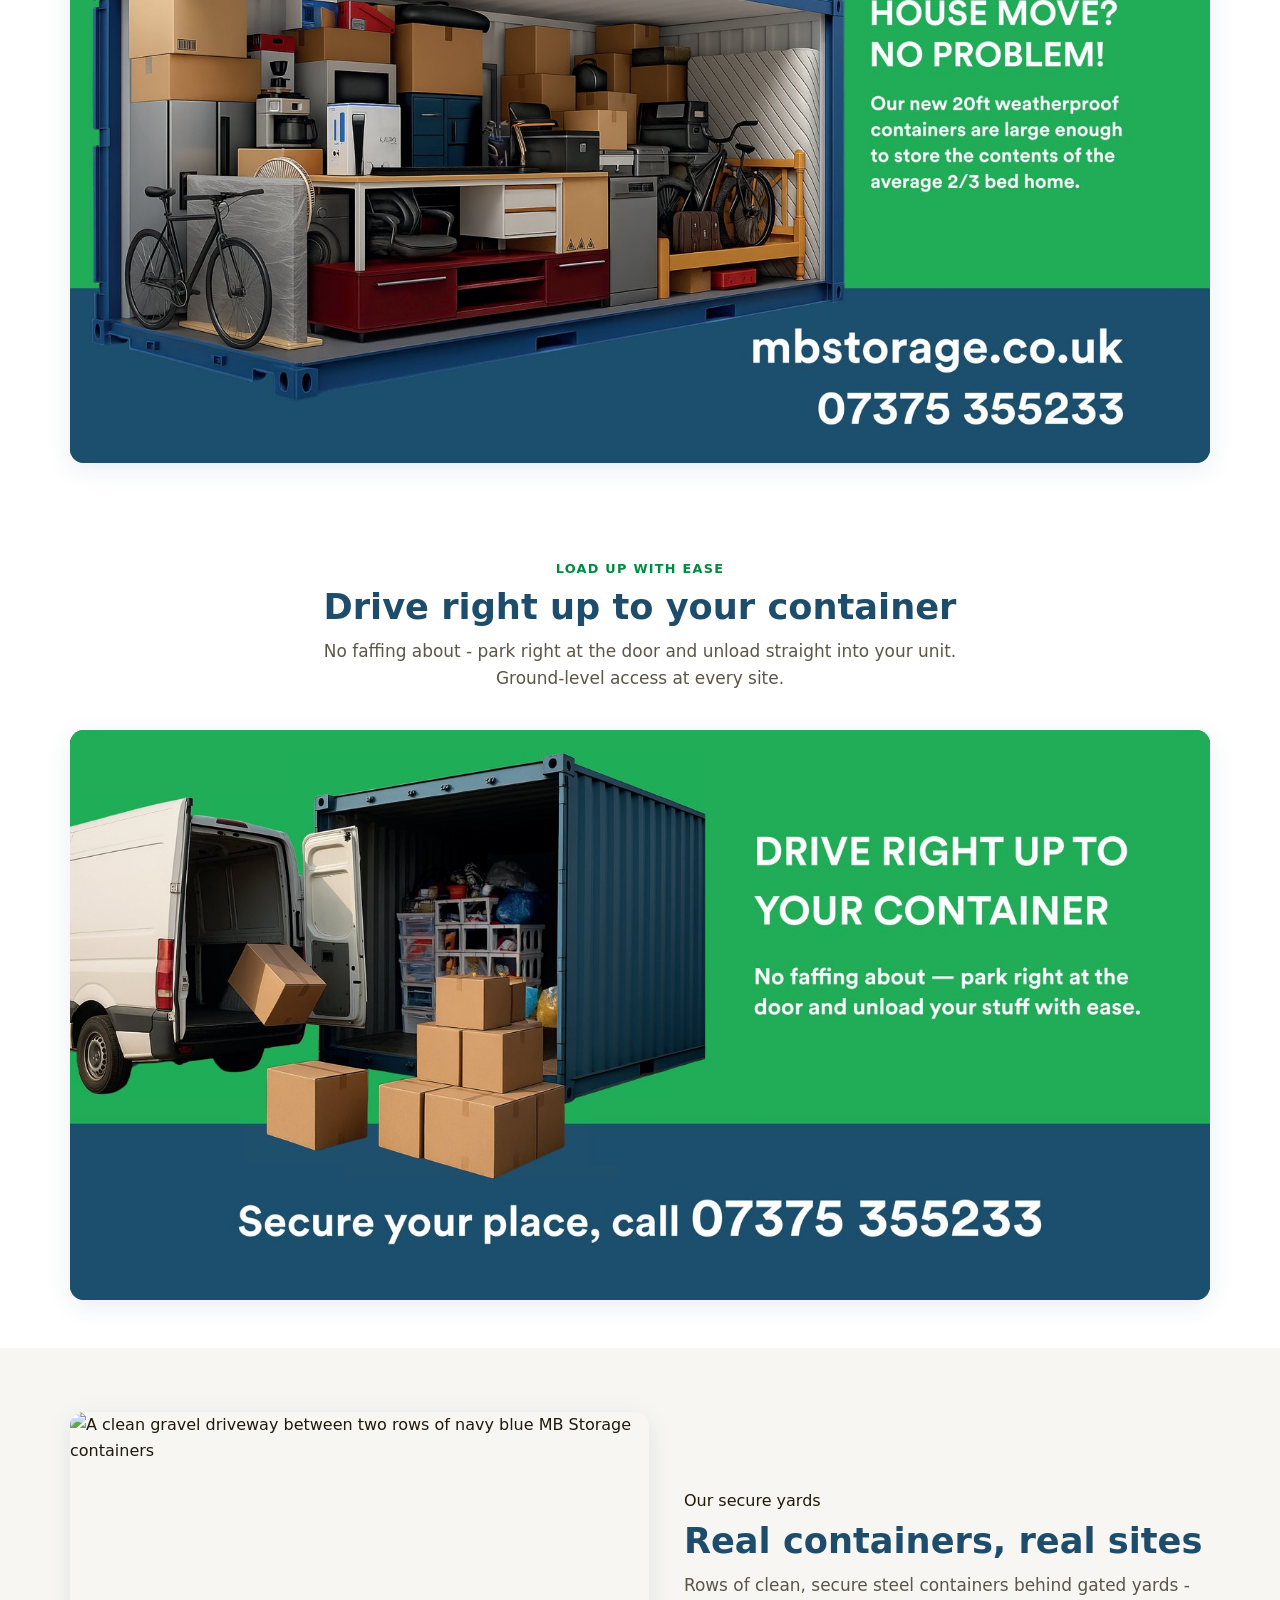
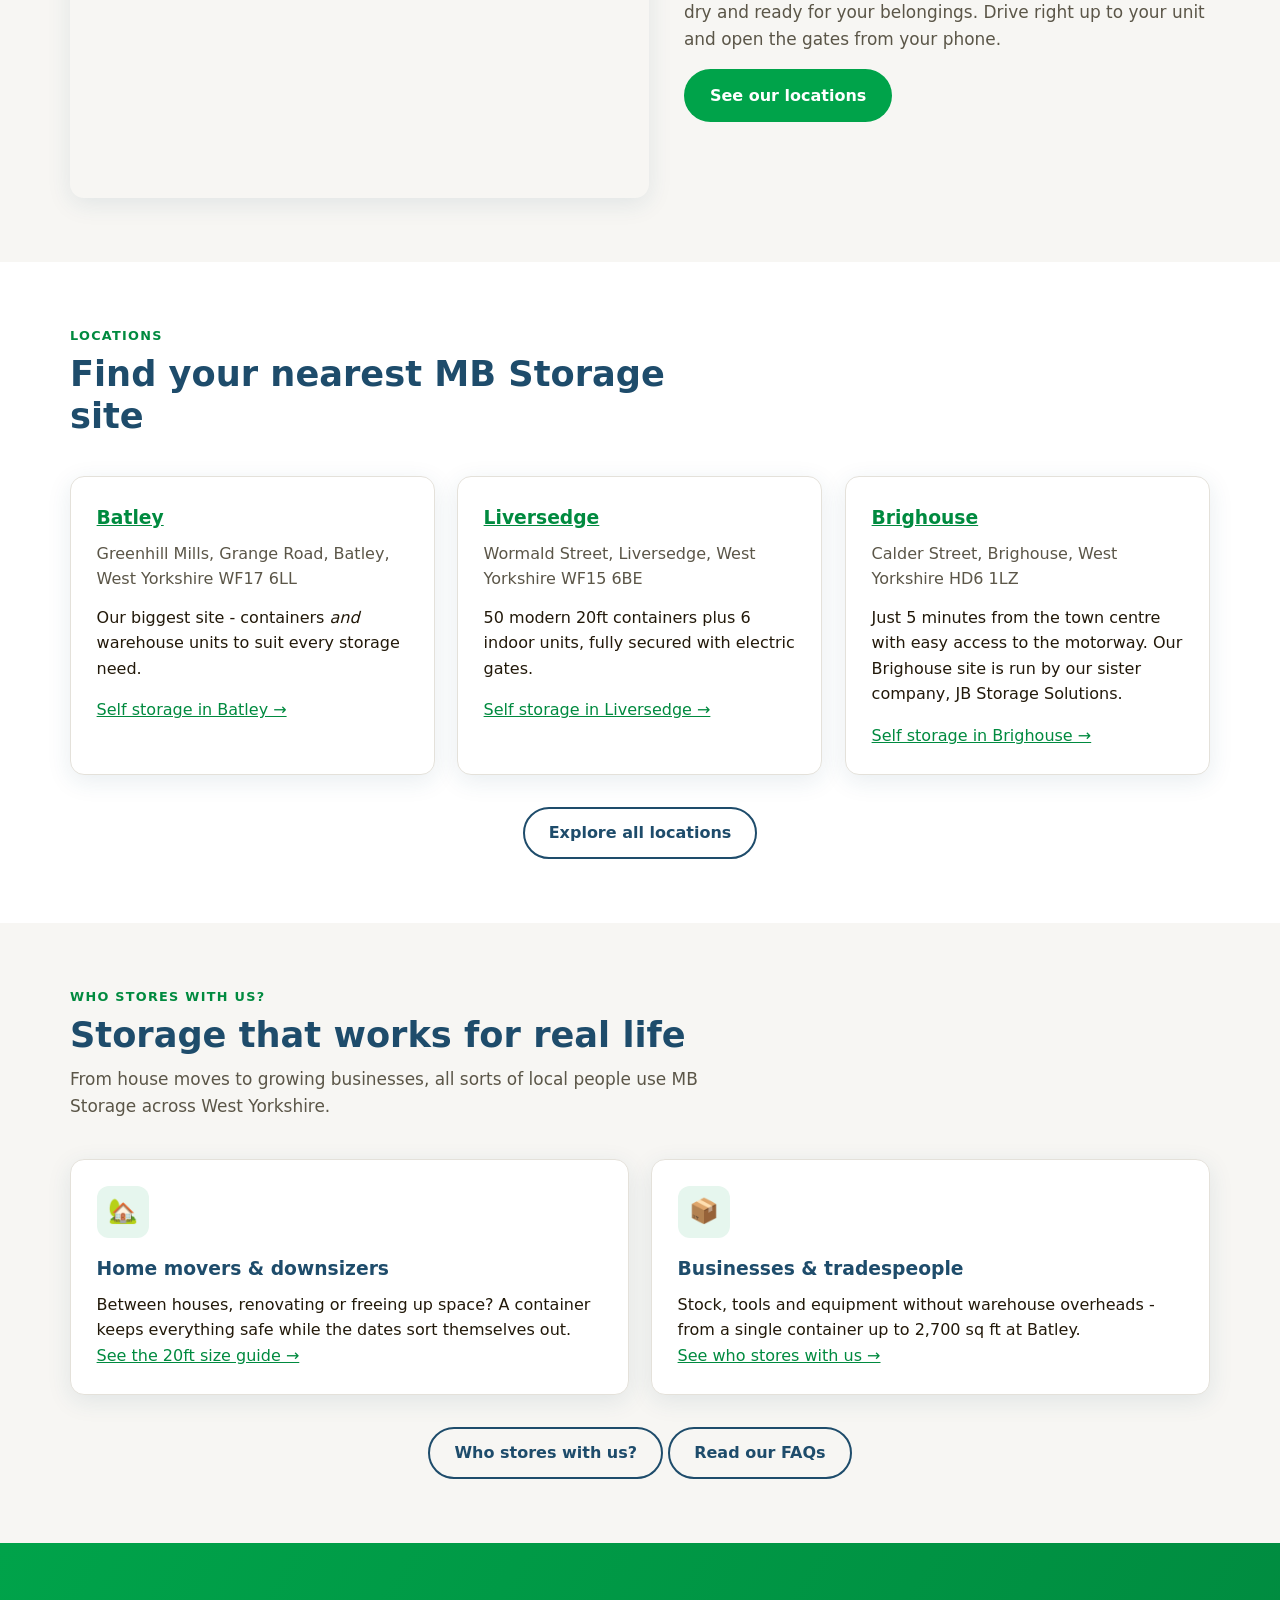
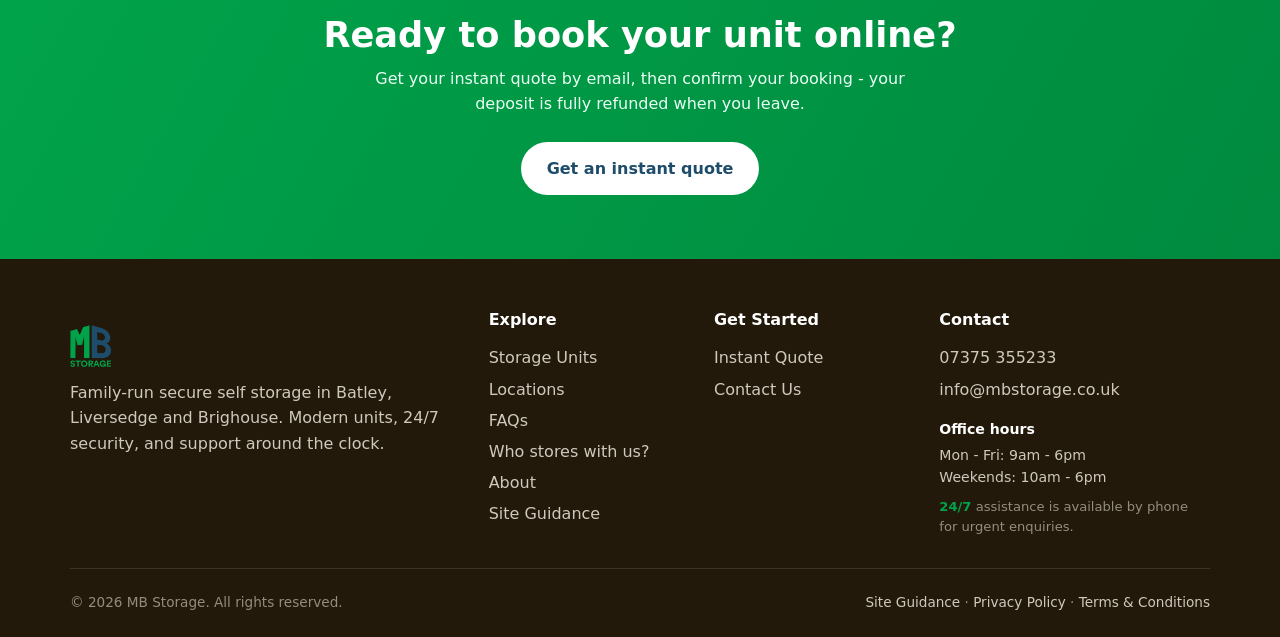
==== commit c6900a5c: "Reword contract messaging and correct padlock policy - Replace "No long-term contracts, ever" across" ====
--- a/index.html
+++ b/index.html
@@ -31,6 +31,18 @@
   ]
 }
 </script>
+<script type="application/ld+json">
+{
+  "@context": "https://schema.org",
+  "@type": "Organization",
+  "name": "MB Storage",
+  "url": "https://www.mbstorage.co.uk/",
+  "logo": "https://www.mbstorage.co.uk/assets/img/logo-landscape@4x.png",
+  "email": "info@mbstorage.co.uk",
+  "telephone": "+447375355233",
+  "sameAs": ["https://www.jbstoragesolutions.co.uk"]
+}
+</script>
 </head>
 <body>
 
@@ -46,6 +58,7 @@
       <a href="locations.html">Locations</a>
       <a href="about.html">About</a>
       <a href="site-guidance.html">Site Guidance</a>
+      <a href="faqs.html">FAQs</a>
       <a href="contact.html">Contact</a>
       <a class="btn btn-primary" href="quote.html">Get an Instant Quote</a>
     </nav>
@@ -63,7 +76,7 @@
         <a class="btn btn-light" href="units.html">View unit sizes</a>
       </div>
       <div class="hero-trust">
-        <span>No long-term contract</span>
+        <span>Flexible monthly terms</span>
         <span>Same-day move-in available</span>
         <span>24/7 motion-sensing CCTV</span>
         <span>Open the gates from your phone</span>
@@ -142,13 +155,13 @@
       <div class="fb-icon">📅</div>
       <div>
         <p class="eyebrow">Flexible by design</p>
-        <h2>No long-term contracts, ever</h2>
-        <p>Our storage is rolling and monthly, so you're never tied in. Stay for a single month or for years - it's entirely your call. Changed your plans? Just give 14 days' notice to leave. Flexible storage that works around you, not the other way round.</p>
+        <h2>Only tied in if you want to be</h2>
+        <p>Our storage is rolling and monthly, so you're free to stay for a single month or for years - it's entirely your call, and it's just 14 days' notice whenever you're ready to leave. Prefer to commit? Pay 6 or 12 months upfront and save up to 10%. Either way, storage that works around you.</p>
         <ul class="fb-points">
           <li>One-month minimum</li>
           <li>Rolling monthly hire</li>
-          <li>Just 14 days' notice to leave</li>
-          <li>Deposit refunded when you go</li>
+          <li>14 days' notice to leave</li>
+          <li>Save up to 10% paying upfront</li>
         </ul>
       </div>
     </div>
@@ -191,6 +204,7 @@
             <p>Roughly the space of a single garage - ideal for a full house move, business stock or vehicles.</p>
             <div class="price-hidden">💶 <strong>Instant price by email</strong> - complete the quote form and your monthly price and deposit details arrive in your inbox straight away.</div>
             <a class="btn btn-primary" href="quote.html?size=20ft">Get my 20ft quote</a>
+            <p class="mt-1"><a href="size-guide-20ft.html">See the full 20ft size guide →</a></p>
           </div>
         </article>
         <article class="card unit-card">
@@ -204,6 +218,7 @@
             <p>Perfect for a flat's worth of furniture, seasonal stock, tools or garden equipment. Available at our Batley site.</p>
             <div class="price-hidden">💶 <strong>Instant price by email</strong> - complete the quote form and your monthly price and deposit details arrive in your inbox straight away.</div>
             <a class="btn btn-primary" href="quote.html?size=8ft">Get my 8ft quote</a>
+            <p class="mt-1"><a href="size-guide-8ft.html">See the full 8ft size guide →</a></p>
           </div>
         </article>
       </div>
@@ -259,23 +274,50 @@
       </div>
       <div class="grid-3">
         <article class="card location-card">
-          <h3>Batley</h3>
+          <h3><a href="locations-batley.html">Batley</a></h3>
           <address>Greenhill Mills, Grange Road, Batley, West Yorkshire WF17 6LL</address>
           <p>Our biggest site - containers <em>and</em> warehouse units to suit every storage need.</p>
+          <p class="mt-1"><a href="locations-batley.html">Self storage in Batley →</a></p>
         </article>
         <article class="card location-card">
-          <h3>Liversedge</h3>
+          <h3><a href="locations-liversedge.html">Liversedge</a></h3>
           <address>Wormald Street, Liversedge, West Yorkshire WF15 6BE</address>
           <p>50 modern 20ft containers plus 6 indoor units, fully secured with electric gates.</p>
+          <p class="mt-1"><a href="locations-liversedge.html">Self storage in Liversedge →</a></p>
         </article>
         <article class="card location-card">
           <h3><a href="https://www.jbstoragesolutions.co.uk" target="_blank" rel="noopener">Brighouse</a></h3>
           <address>Calder Street, Brighouse, West Yorkshire HD6 1LZ</address>
           <p>Just 5 minutes from the town centre with easy access to the motorway. Our Brighouse site is run by our sister company, JB Storage Solutions.</p>
-          <p class="mt-1"><a class="btn btn-outline" href="https://www.jbstoragesolutions.co.uk" target="_blank" rel="noopener">Visit JB Storage Solutions</a></p>
+          <p class="mt-1"><a href="locations-brighouse.html">Self storage in Brighouse →</a></p>
         </article>
       </div>
       <p class="center mt-2"><a class="btn btn-outline" href="locations.html">Explore all locations</a></p>
+    </div>
+  </section>
+
+  <section class="section-soft">
+    <div class="container">
+      <div class="section-head">
+        <p class="eyebrow">Who stores with us?</p>
+        <h2>Storage that works for real life</h2>
+        <p class="lead">From house moves to growing businesses, all sorts of local people use MB Storage across West Yorkshire.</p>
+      </div>
+      <div class="grid-2">
+        <article class="card persona-card">
+          <div class="icon">🏡</div>
+          <h3>Home movers &amp; downsizers</h3>
+          <p>Between houses, renovating or freeing up space? A container keeps everything safe while the dates sort themselves out.</p>
+          <a class="persona-link" href="size-guide-20ft.html">See the 20ft size guide →</a>
+        </article>
+        <article class="card persona-card">
+          <div class="icon">📦</div>
+          <h3>Businesses &amp; tradespeople</h3>
+          <p>Stock, tools and equipment without warehouse overheads - from a single container up to 2,700 sq ft at Batley.</p>
+          <a class="persona-link" href="who-we-help.html">See who stores with us →</a>
+        </article>
+      </div>
+      <p class="center mt-2"><a class="btn btn-outline" href="who-we-help.html">Who stores with us?</a> <a class="btn btn-outline" href="faqs.html">Read our FAQs</a></p>
     </div>
   </section>
 
@@ -300,6 +342,8 @@
         <ul>
           <li><a href="units.html">Storage Units</a></li>
           <li><a href="locations.html">Locations</a></li>
+          <li><a href="faqs.html">FAQs</a></li>
+          <li><a href="who-we-help.html">Who stores with us?</a></li>
           <li><a href="about.html">About</a></li>
           <li><a href="site-guidance.html">Site Guidance</a></li>
         </ul>
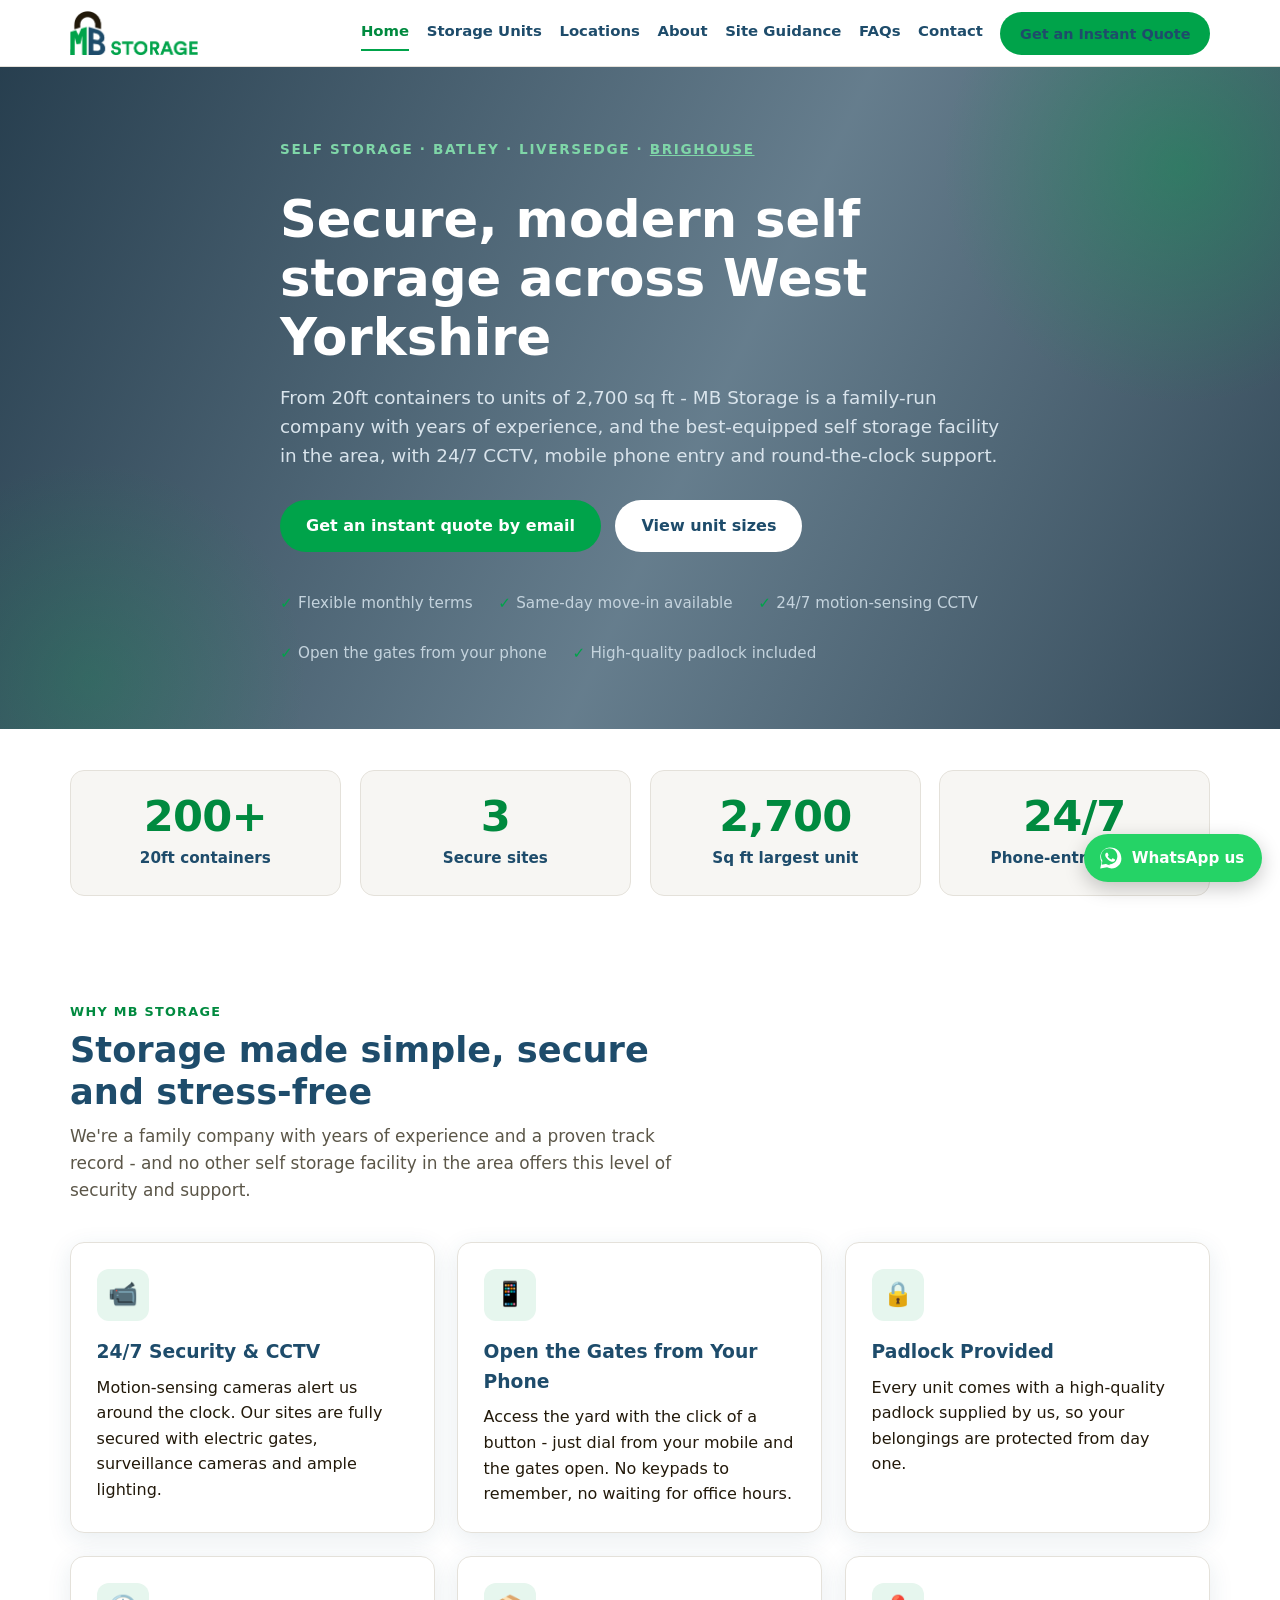
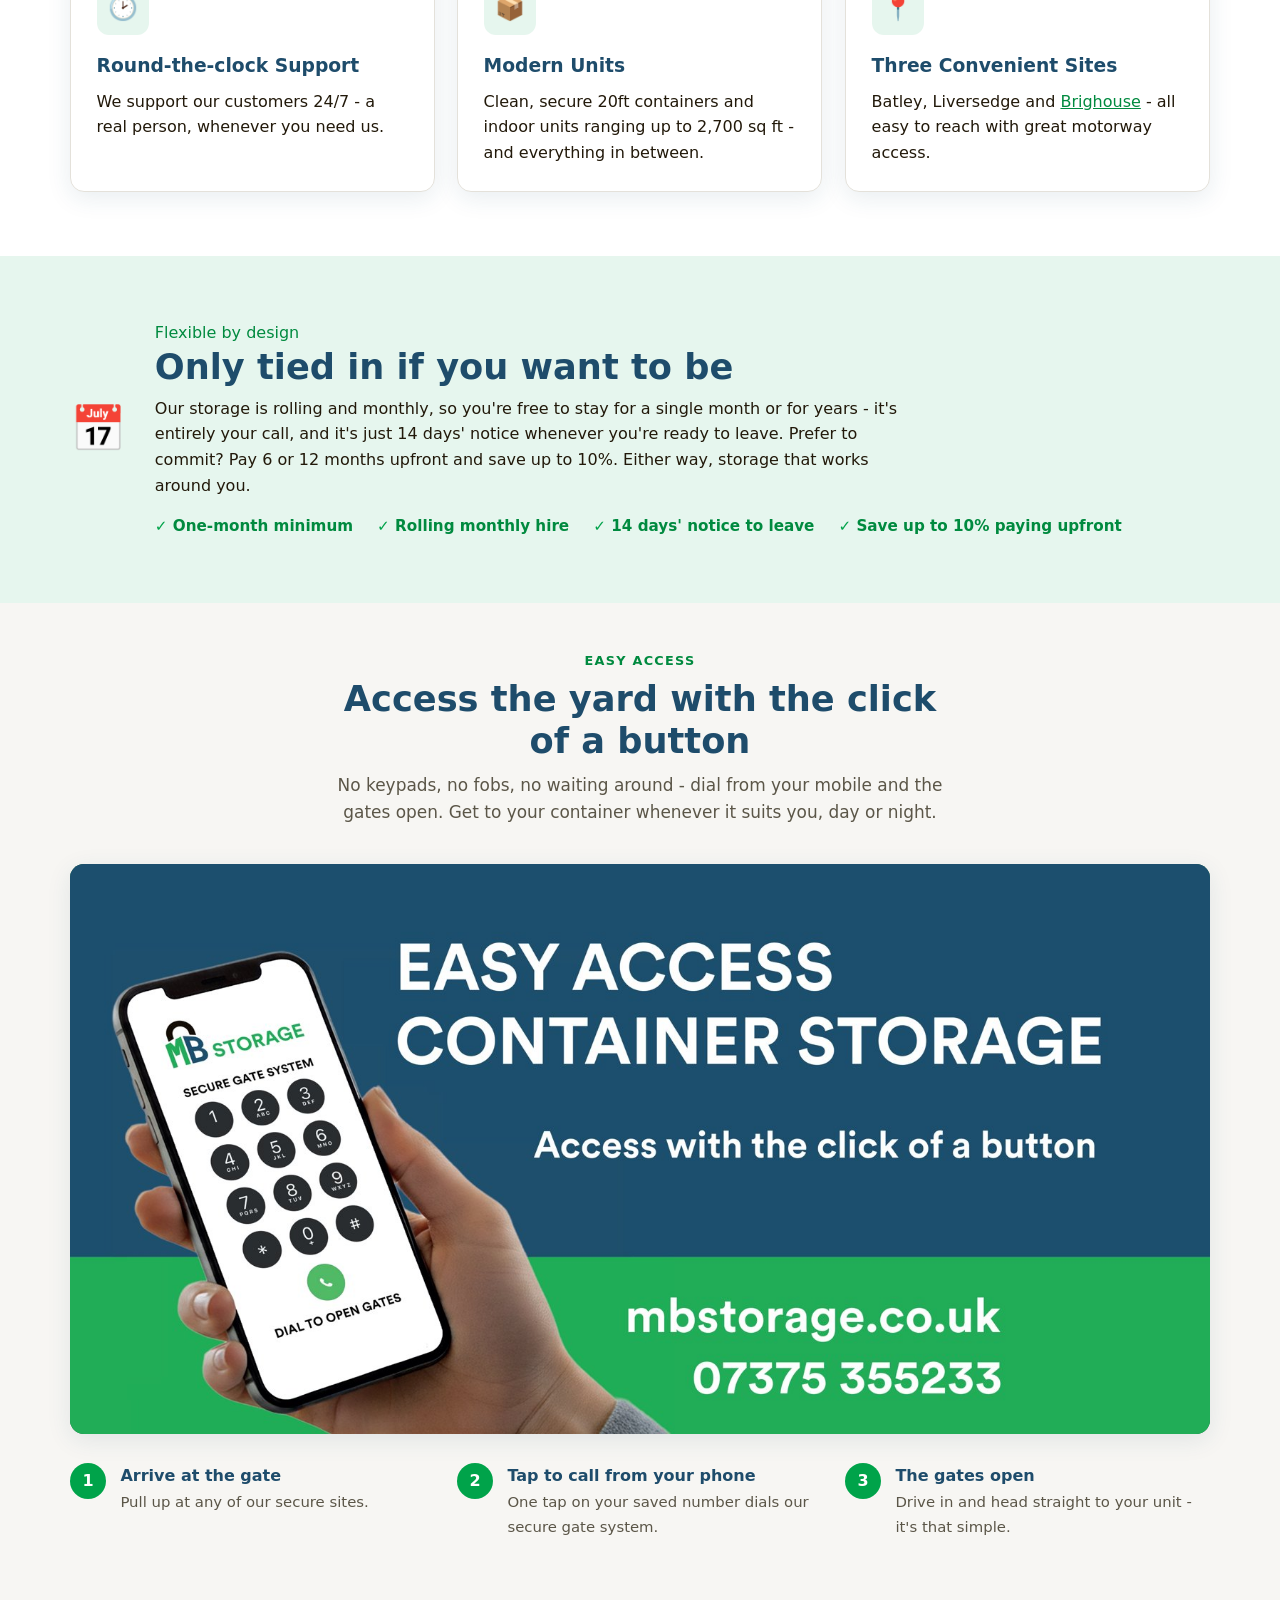
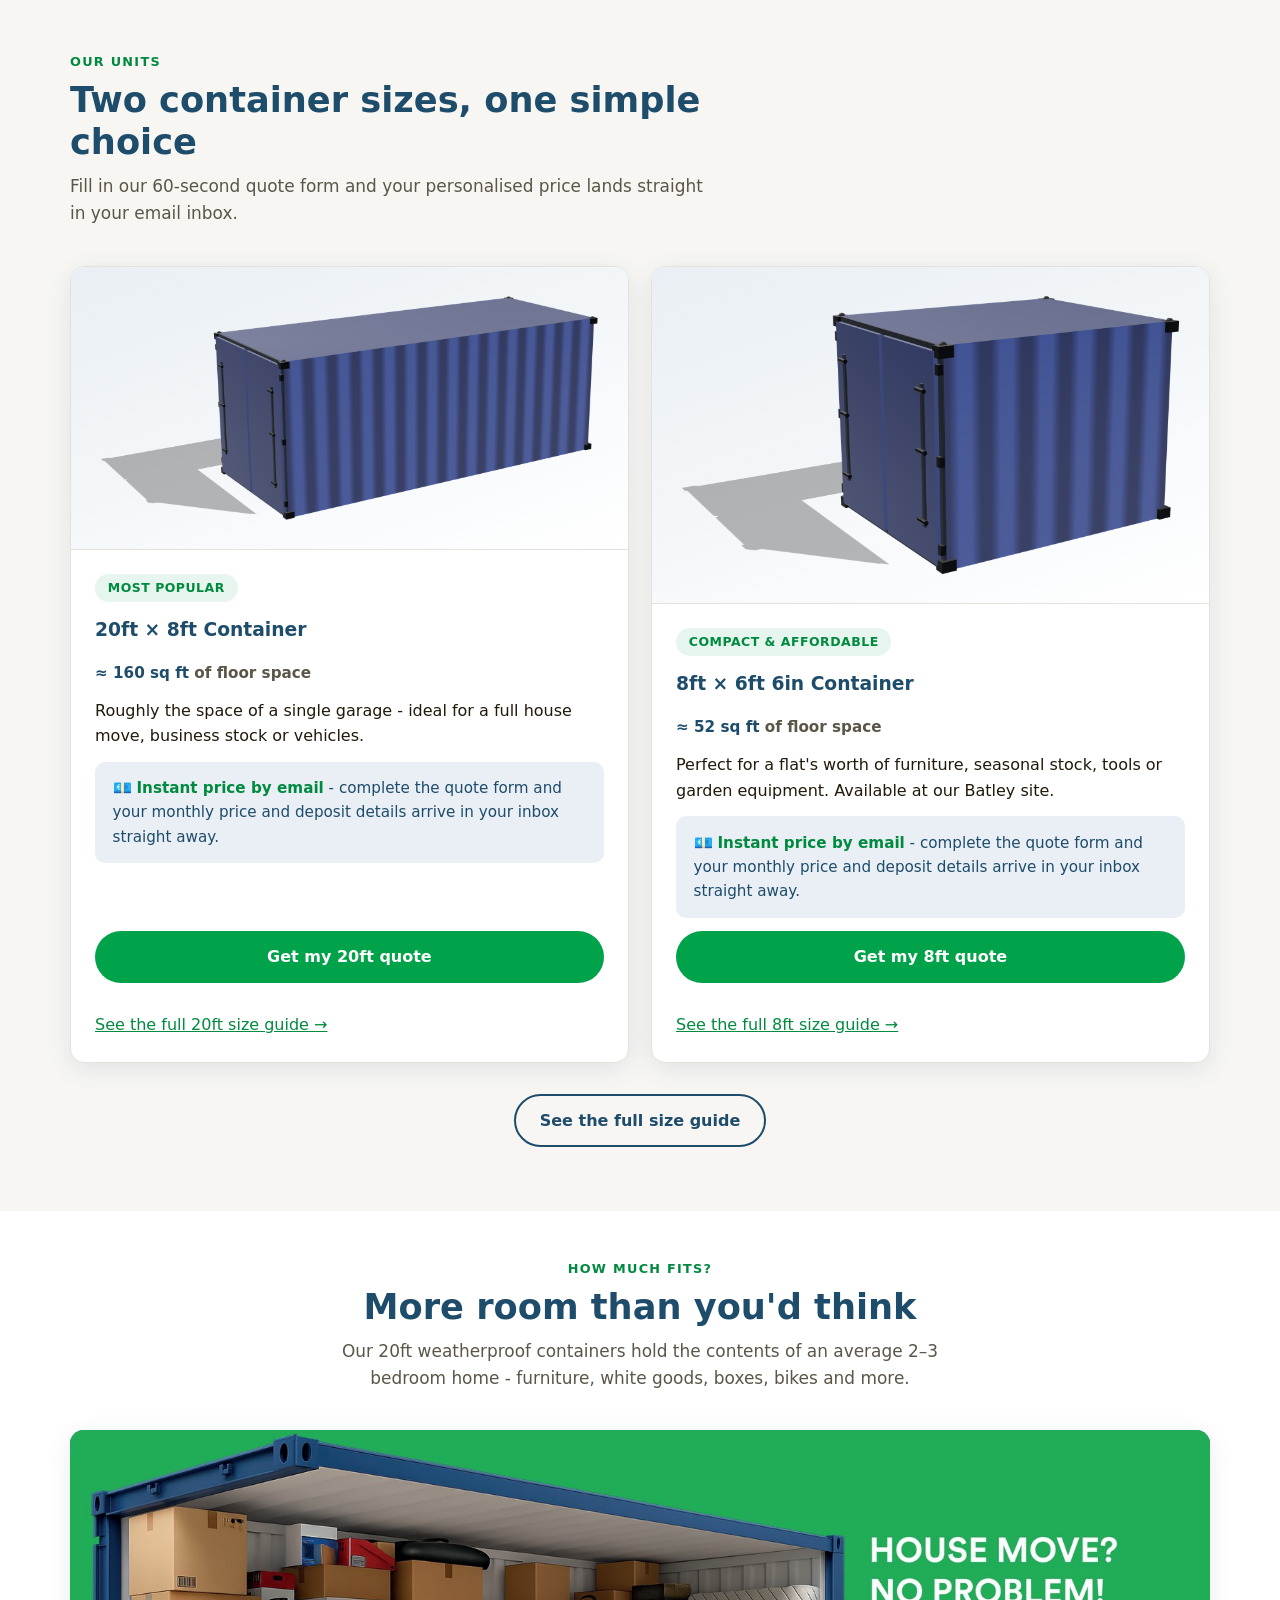
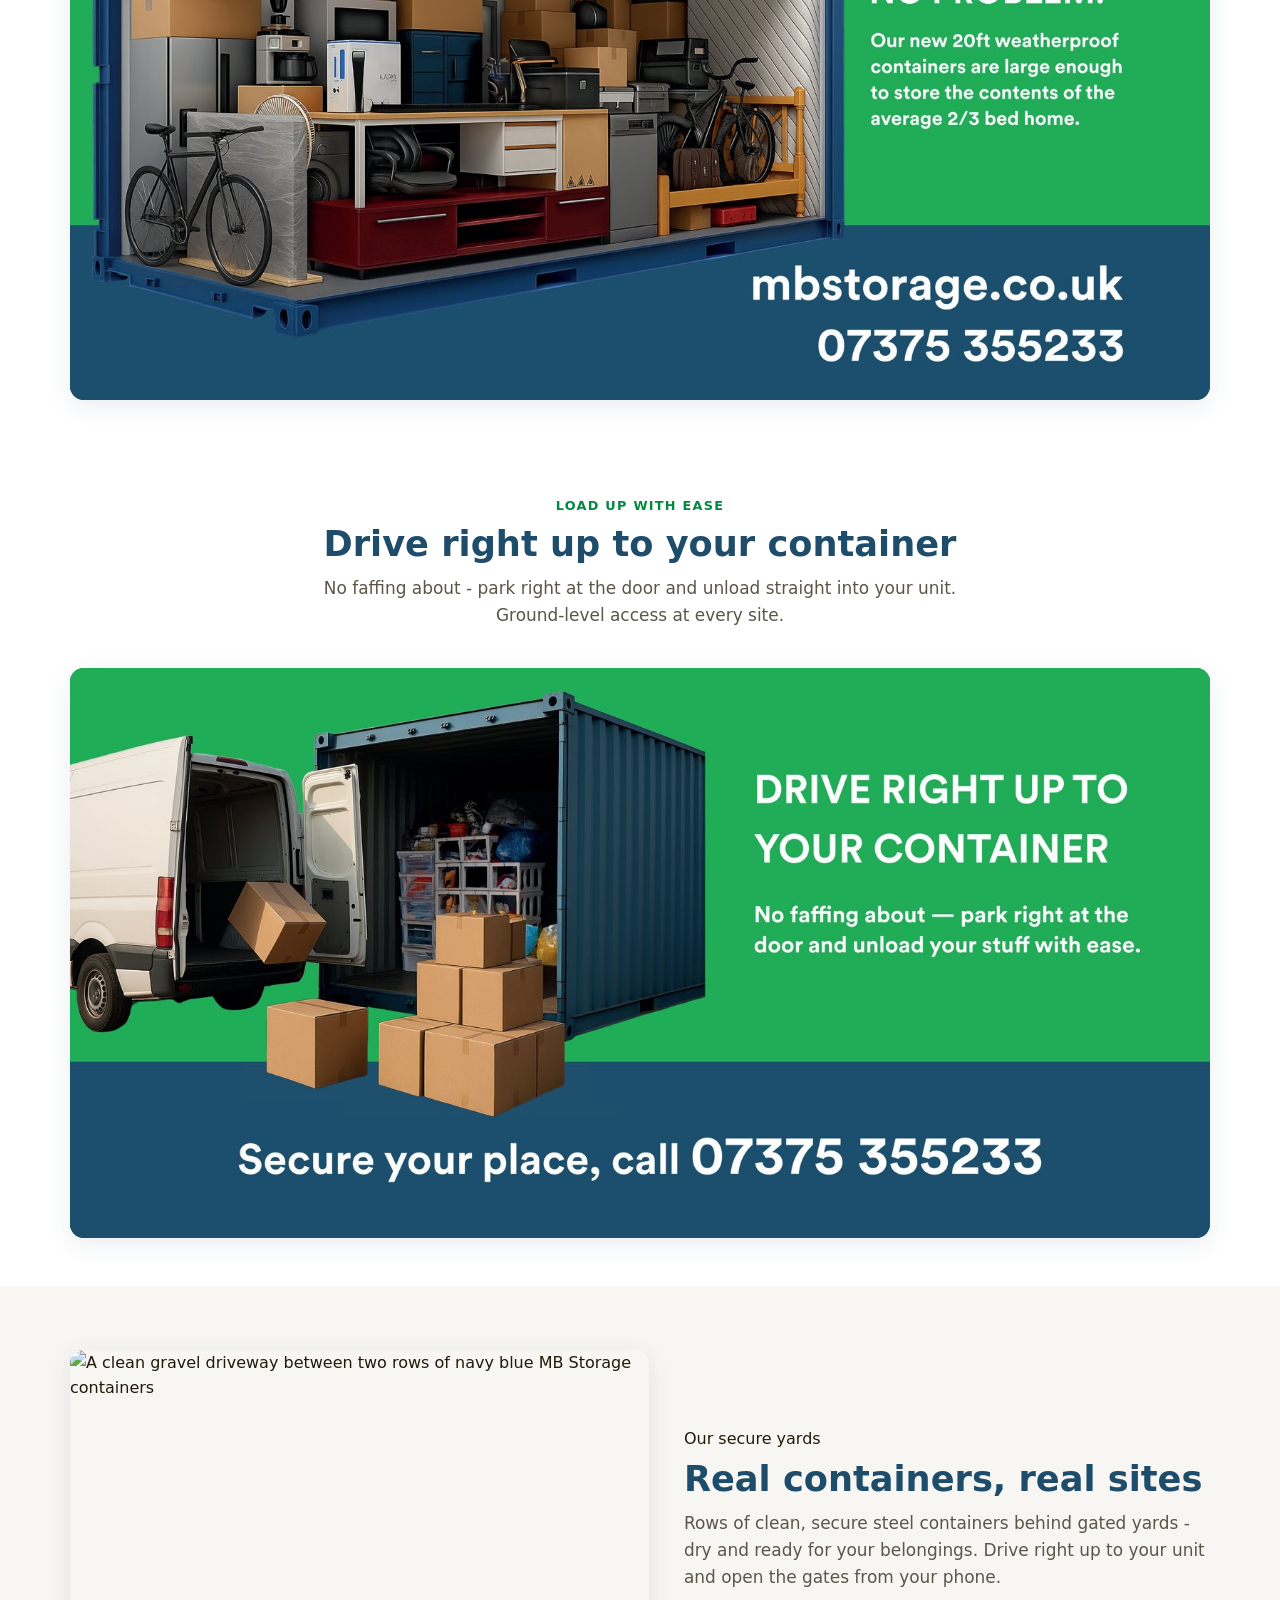
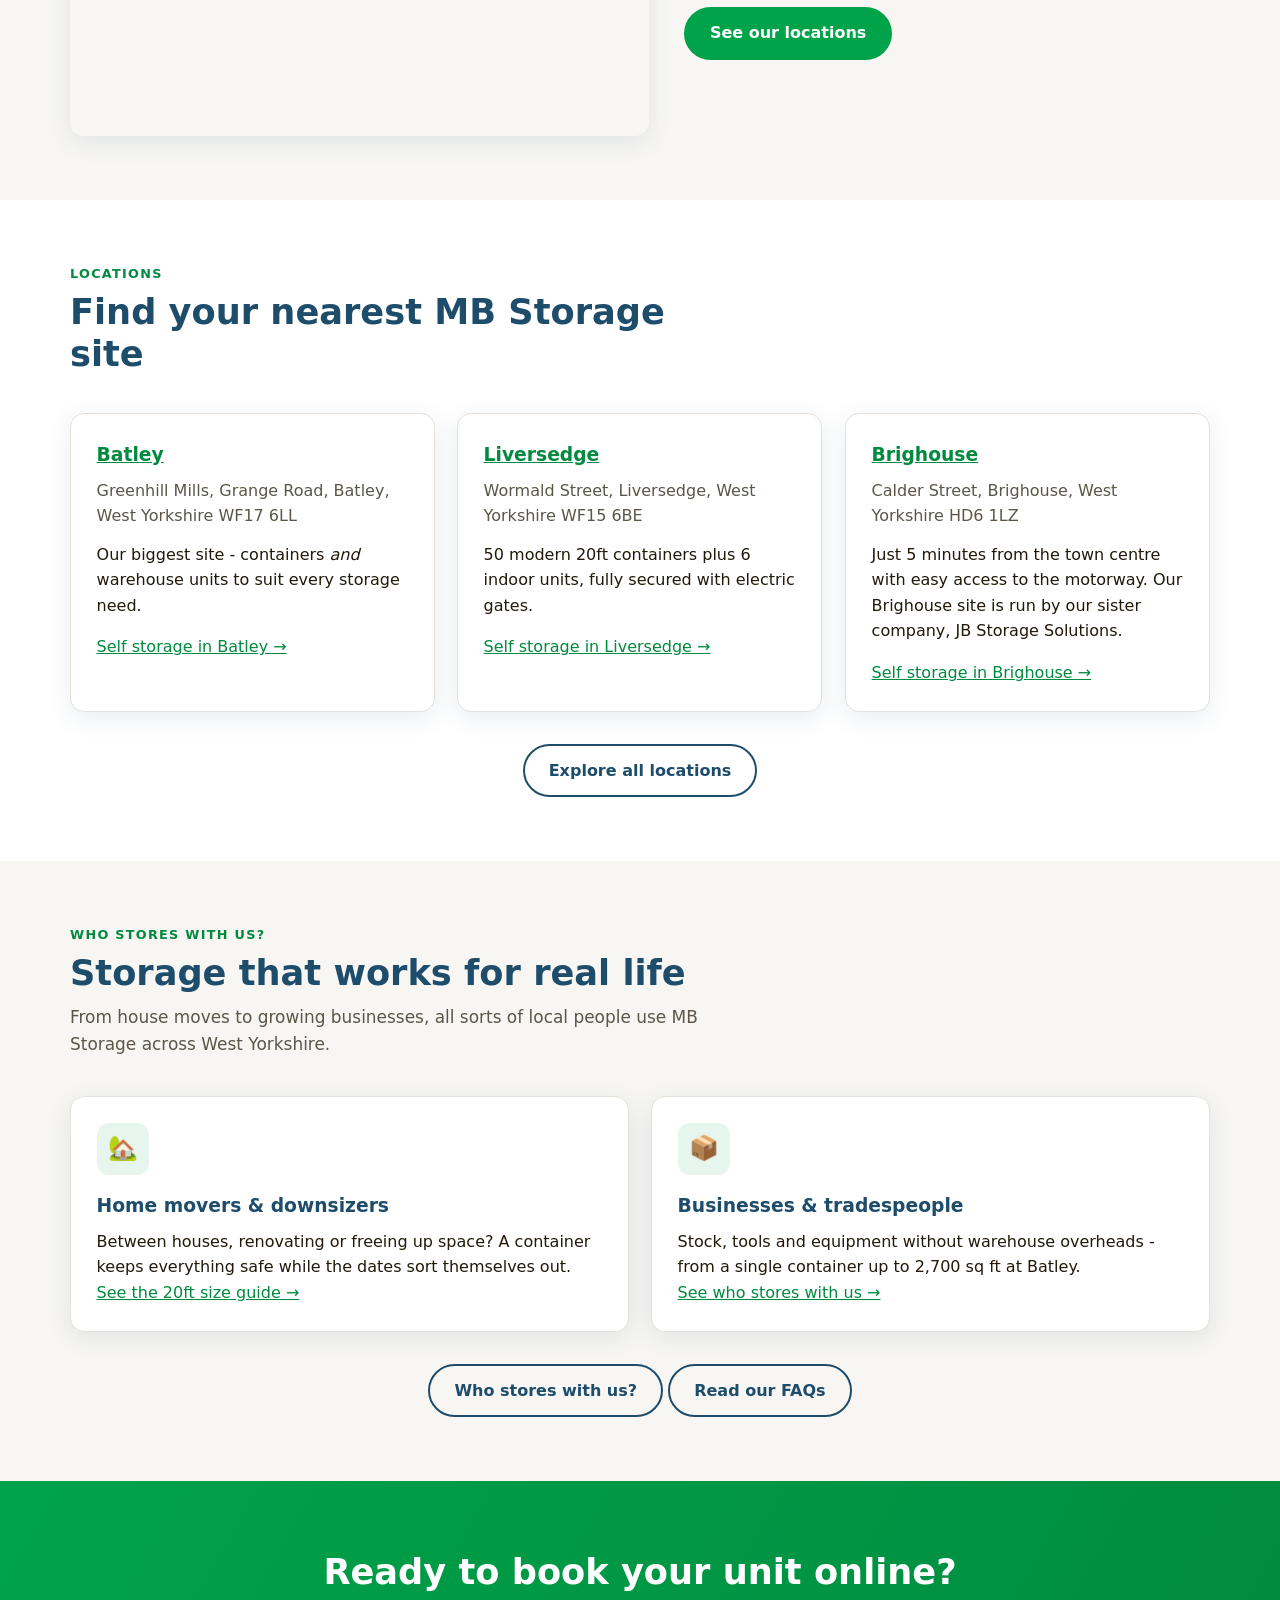
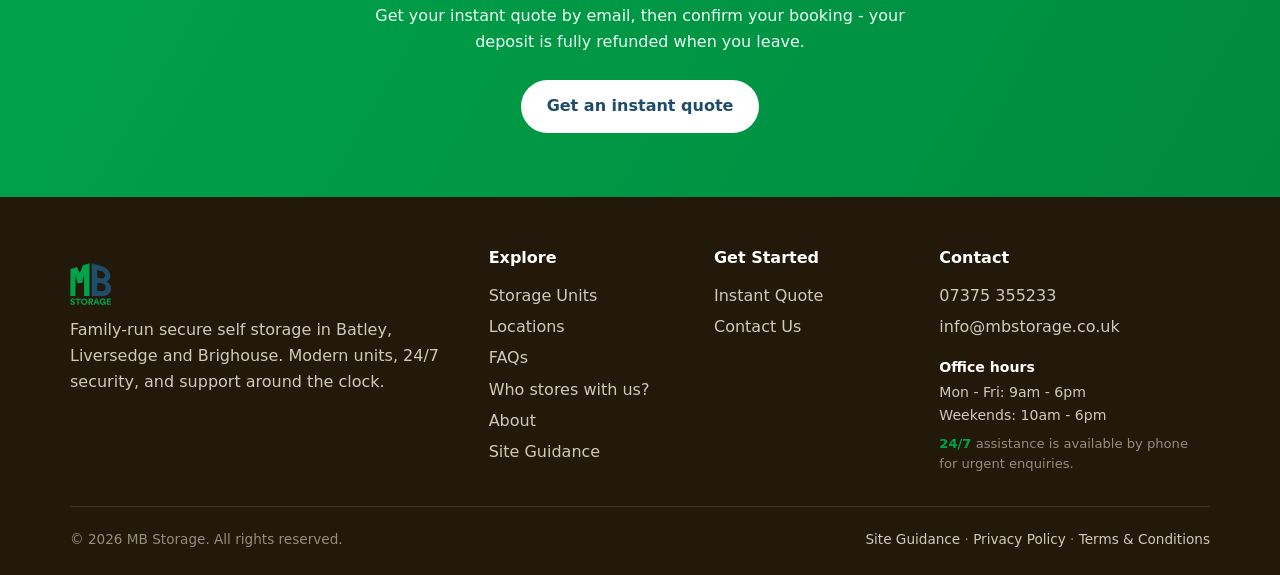
==== commit 66c8b915: "Replace flat SVG container graphics with premium 3D renders Swap the amateurish-looking container-20" ====
--- a/index.html
+++ b/index.html
@@ -195,7 +195,7 @@
       <div class="grid-2">
         <article class="card unit-card">
           <div class="unit-media">
-            <img src="assets/img/photos/container-20ft.svg" alt="20ft x 8ft self storage container at MB Storage" loading="lazy">
+            <img src="assets/img/photos/container-20ft.png" alt="20ft x 8ft self storage container at MB Storage" loading="lazy">
           </div>
           <div class="unit-body">
             <span class="badge">Most popular</span>
@@ -209,7 +209,7 @@
         </article>
         <article class="card unit-card">
           <div class="unit-media">
-            <img src="assets/img/photos/container-8ft.svg" alt="8ft x 6ft 6in self storage container at MB Storage" loading="lazy">
+            <img src="assets/img/photos/container-8ft.png" alt="8ft x 6ft 6in self storage container at MB Storage" loading="lazy">
           </div>
           <div class="unit-body">
             <span class="badge">Compact &amp; affordable</span>
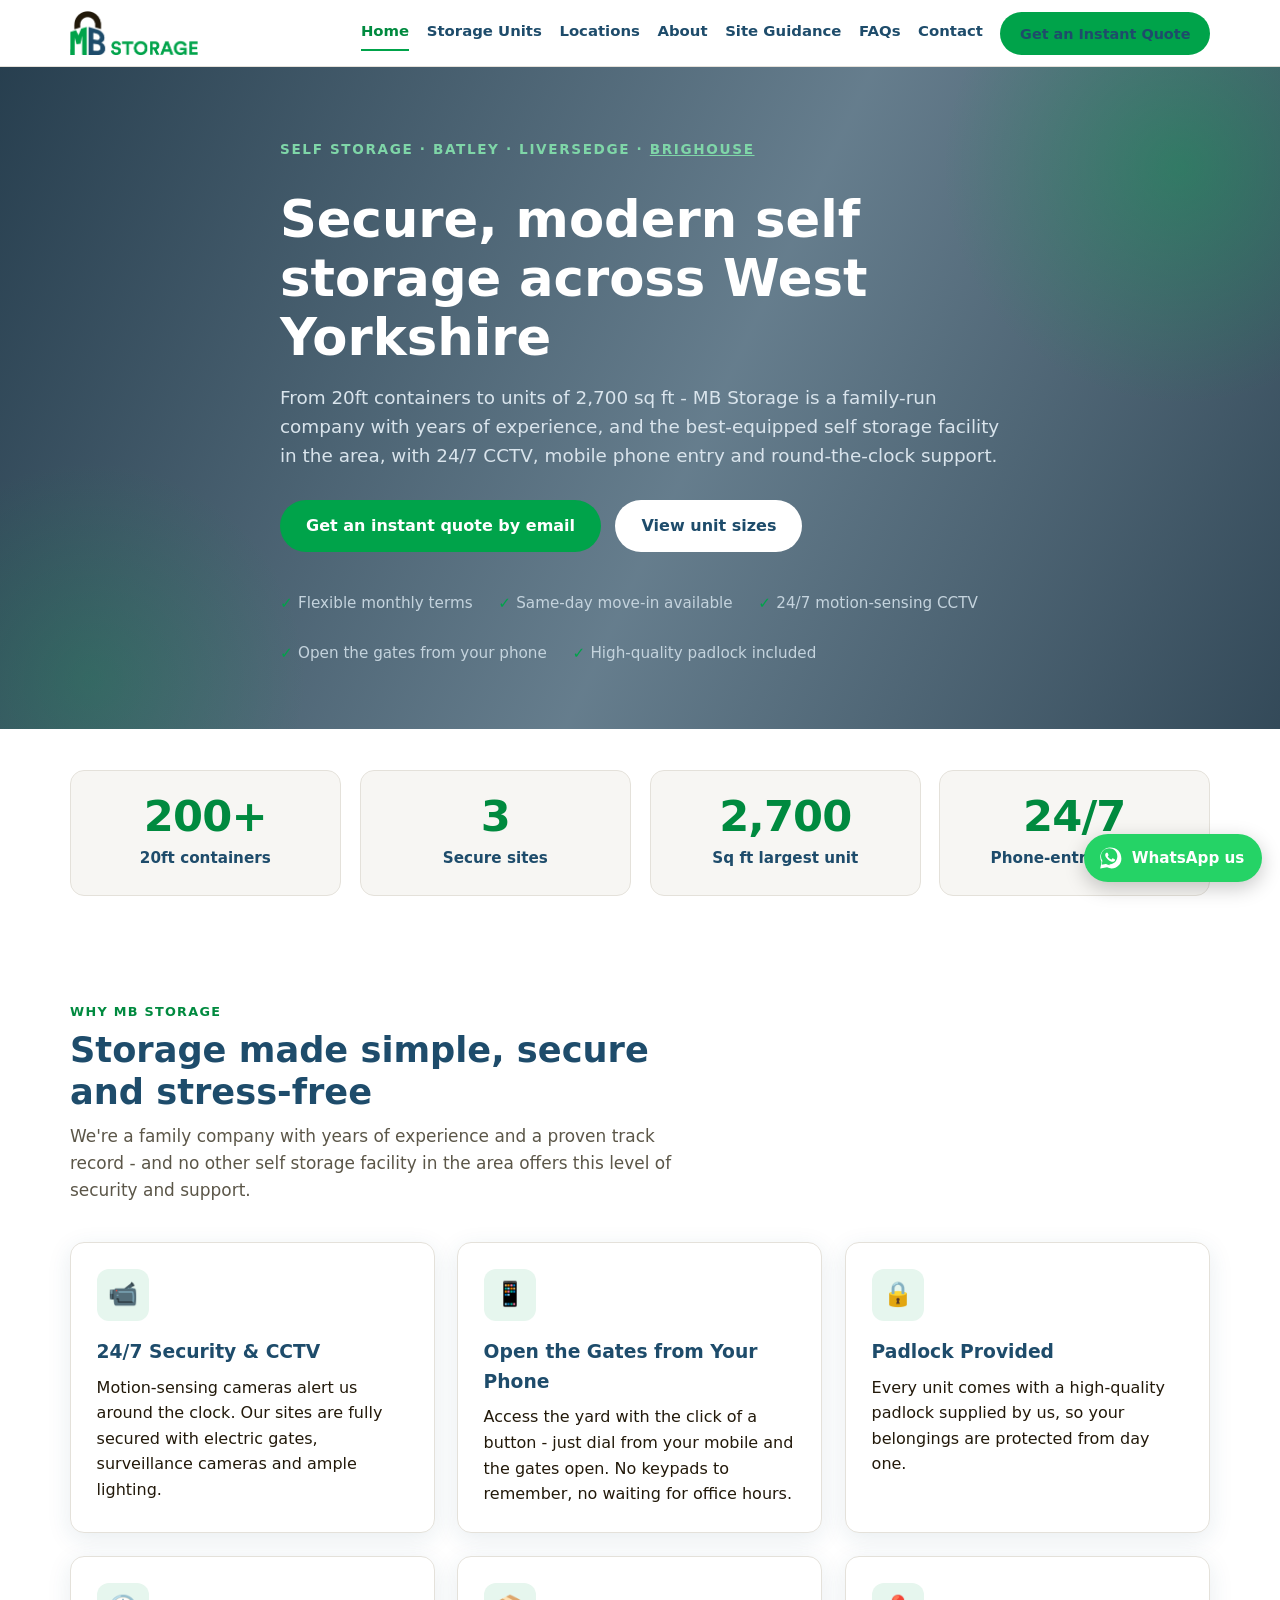
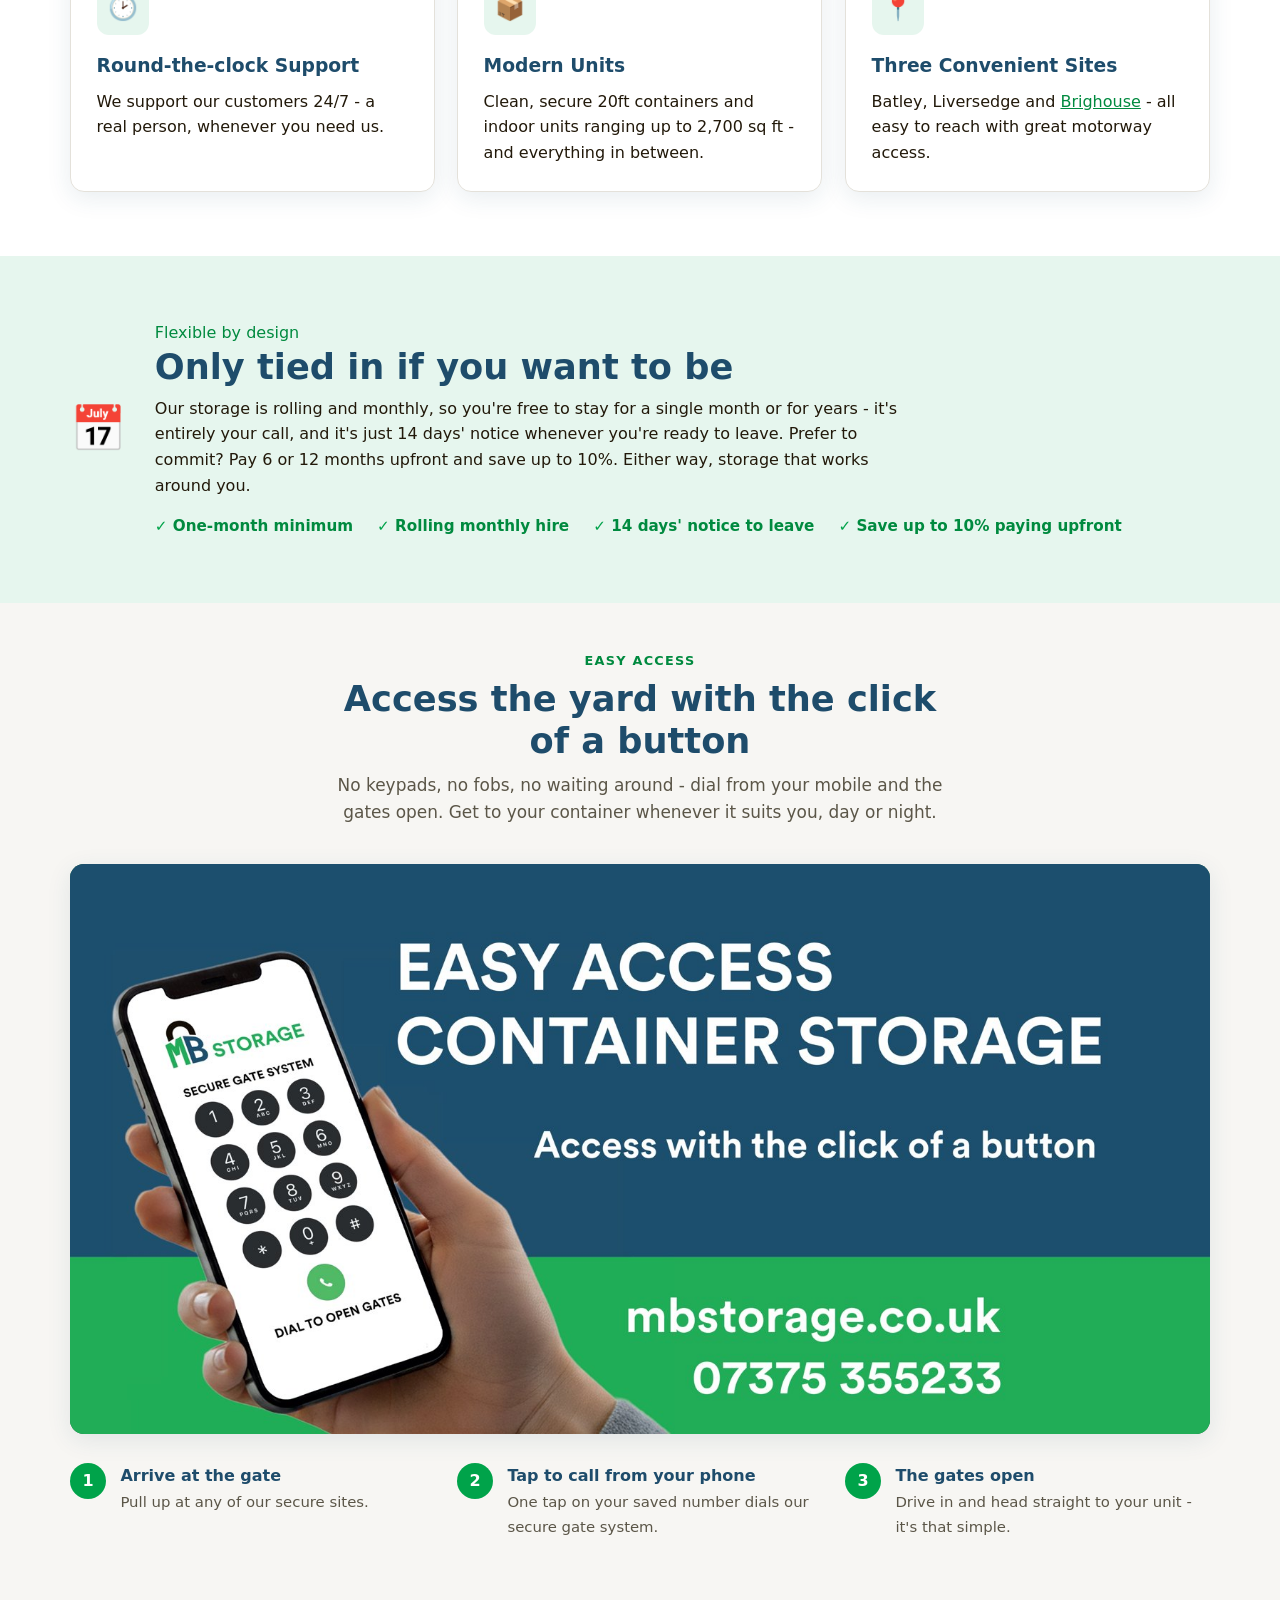
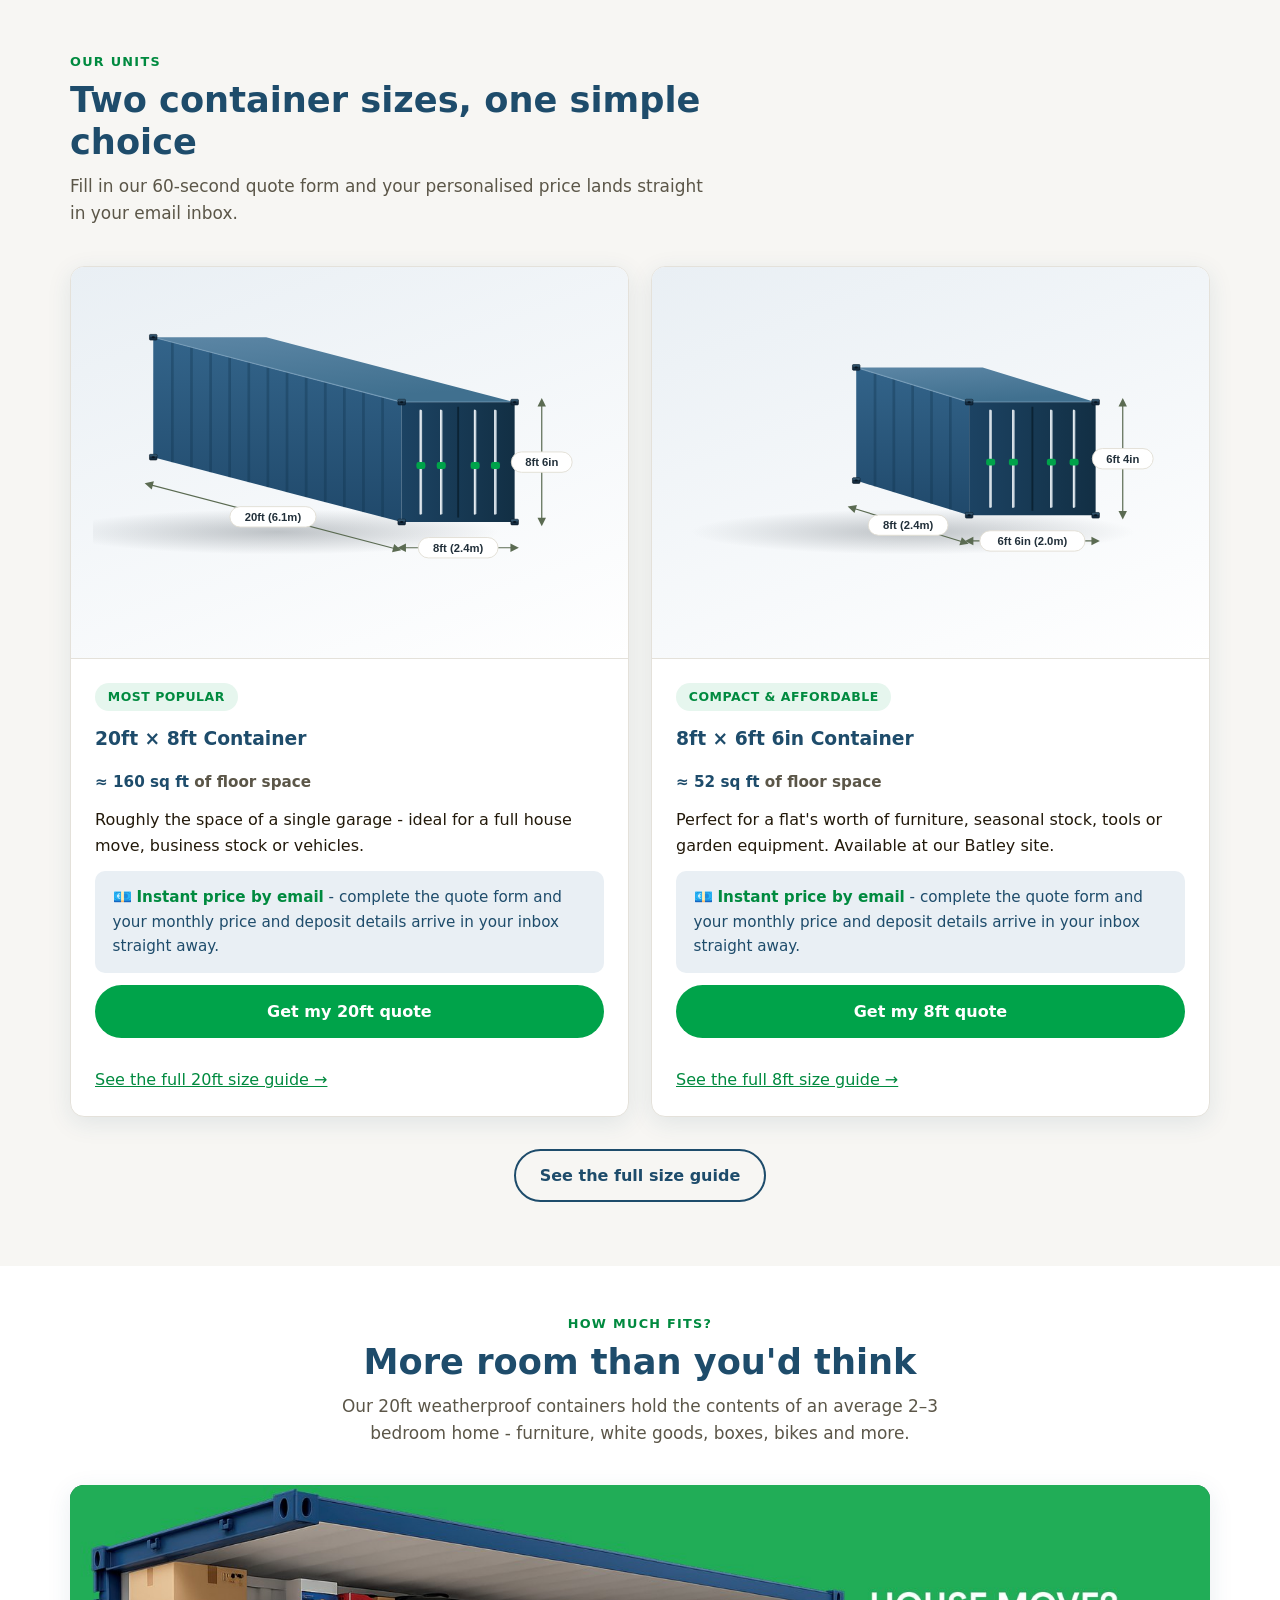
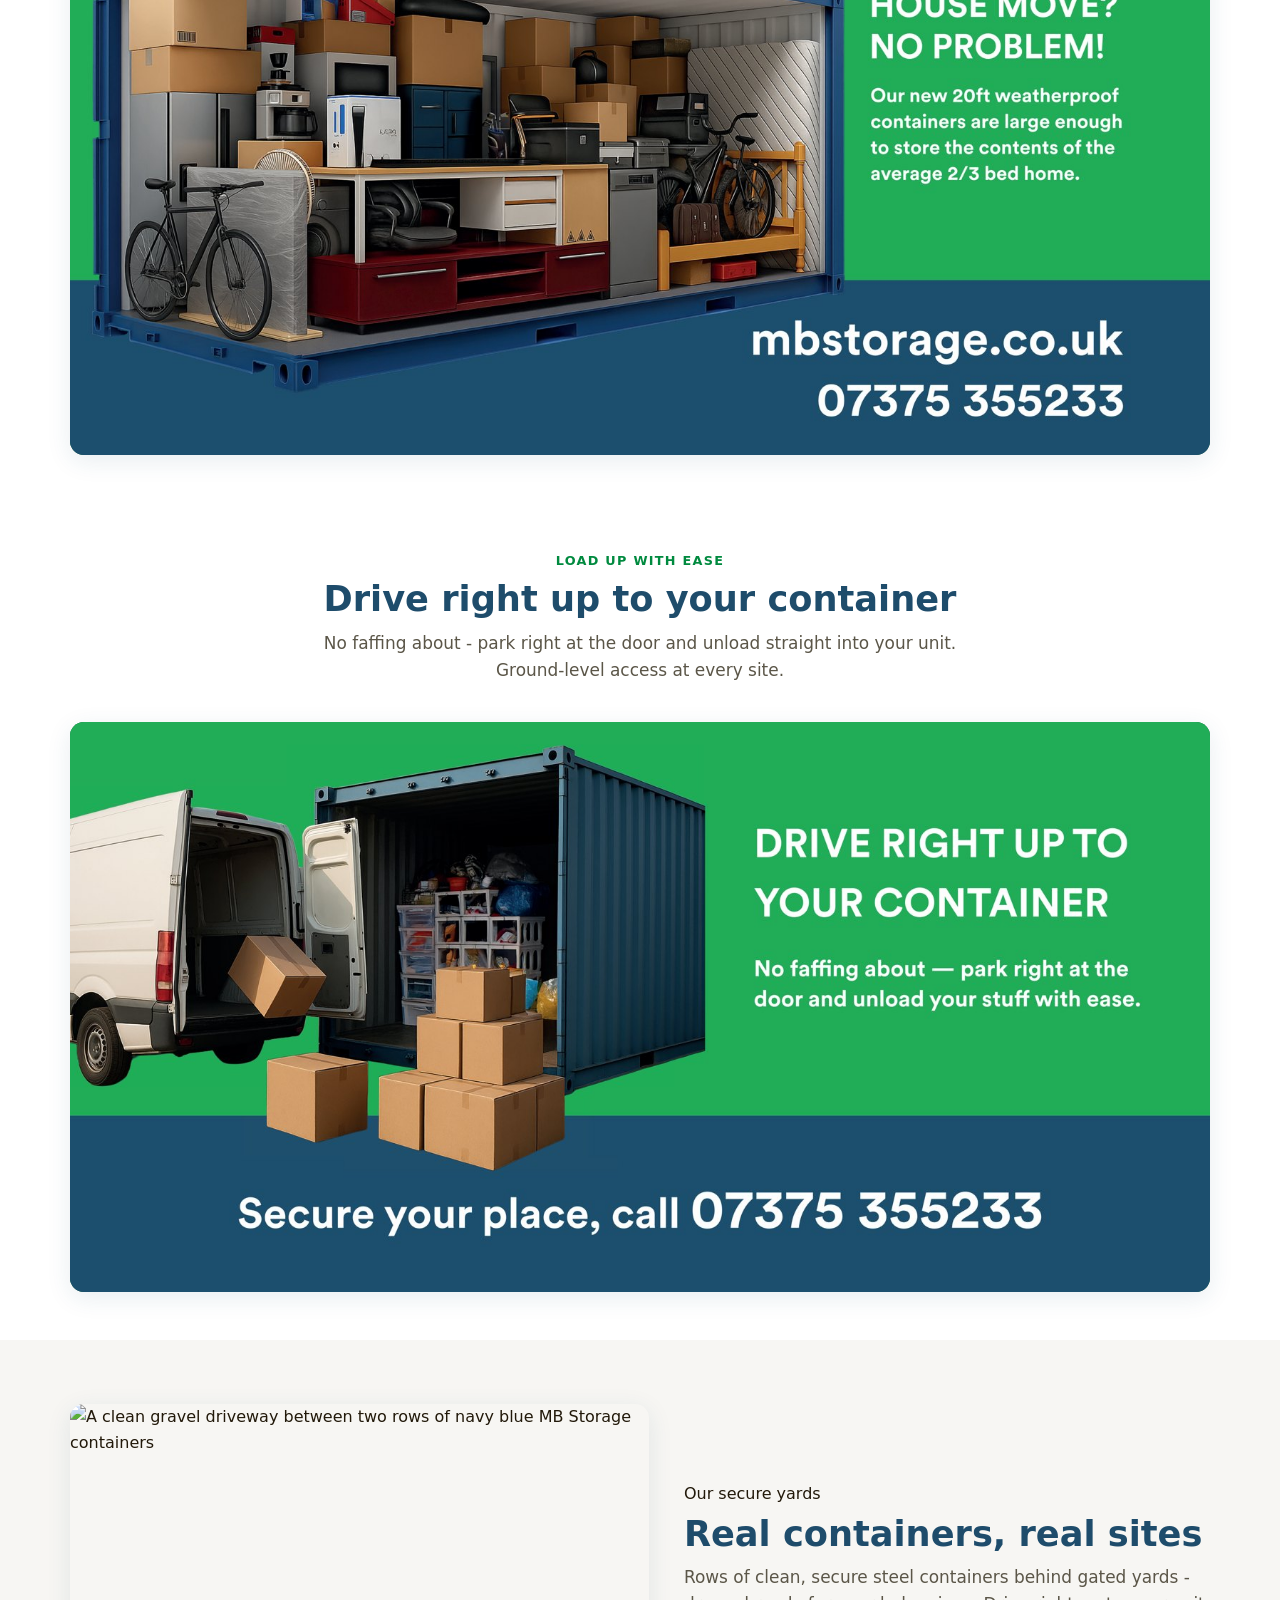
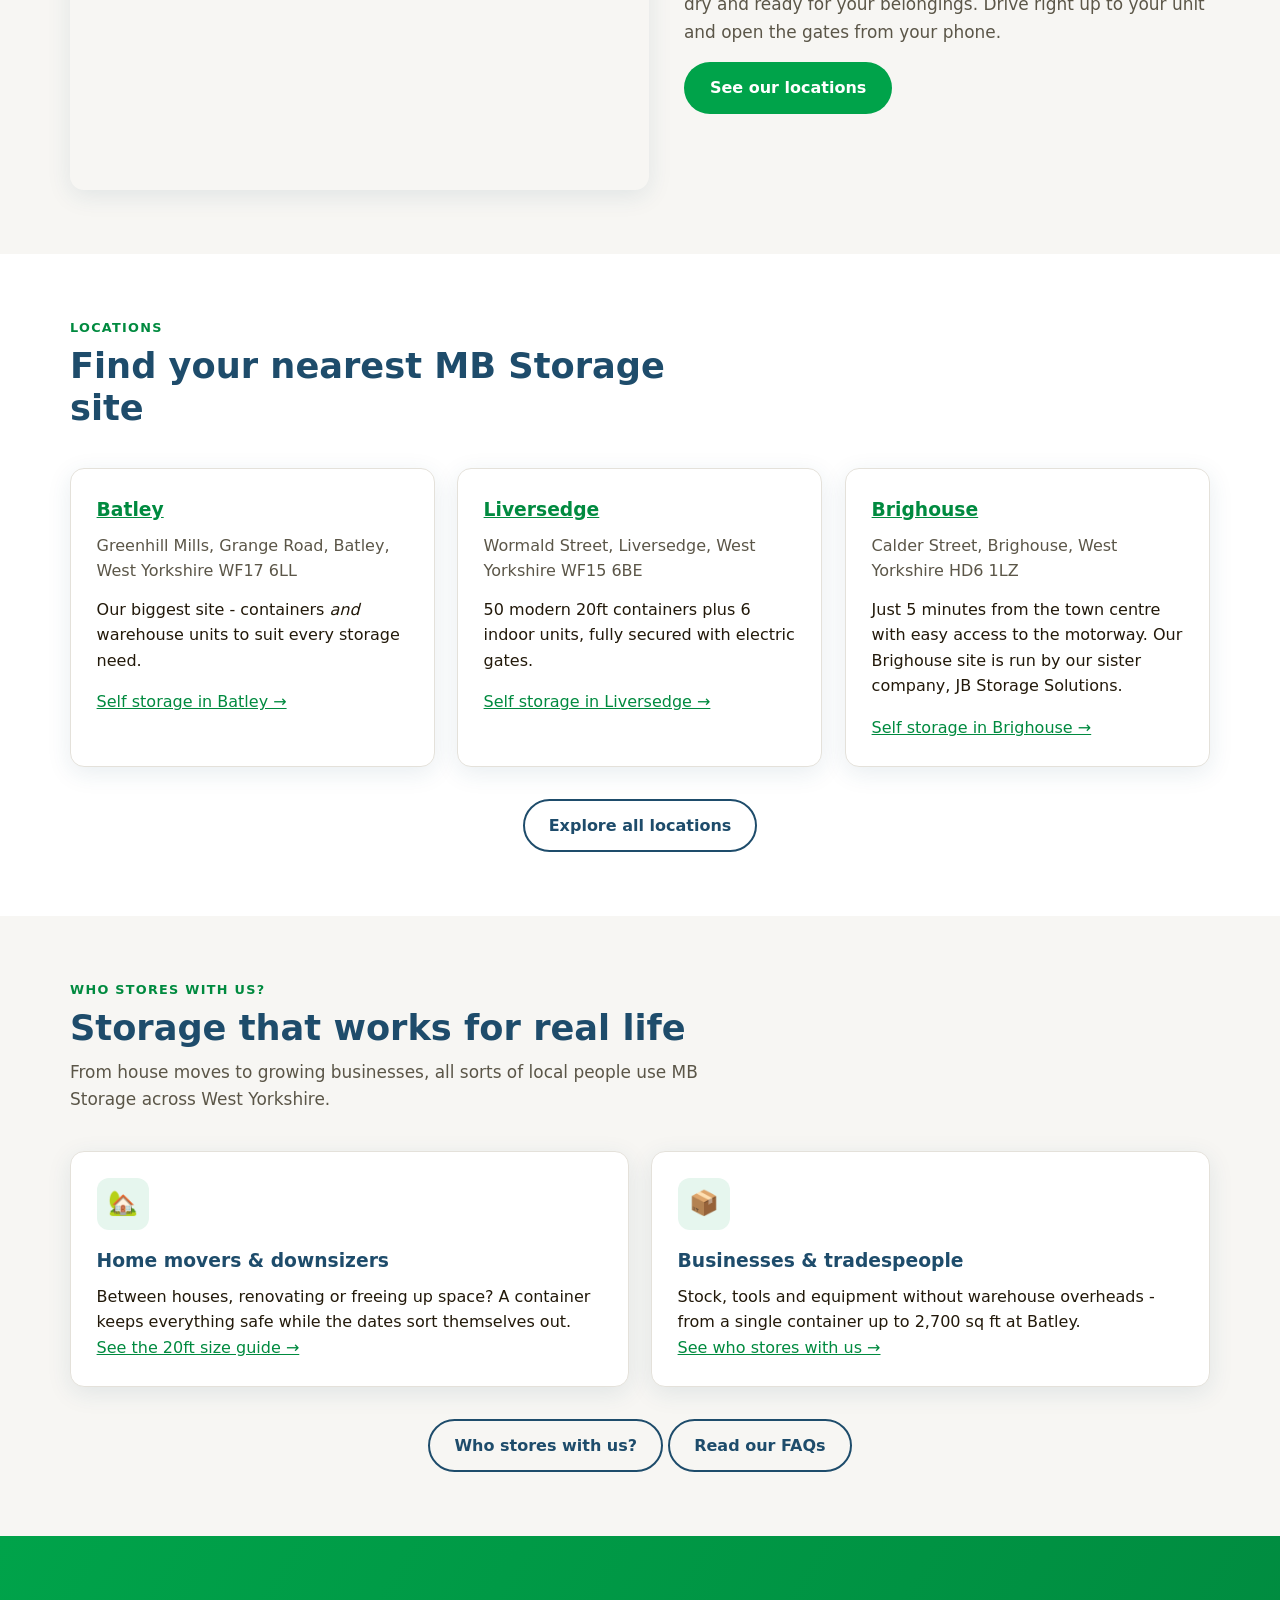
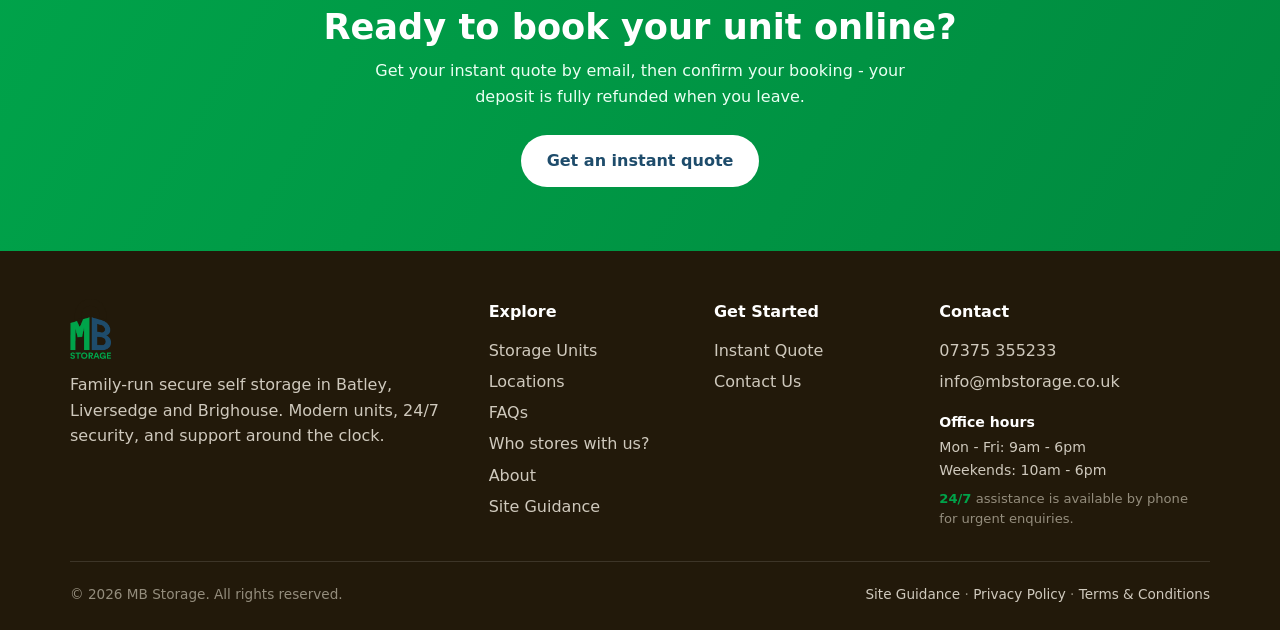
==== commit f4b4e53d: "Revert "Replace flat SVG container graphics with premium 3D renders" This reverts commit 66c8b915f9c" ====
--- a/index.html
+++ b/index.html
@@ -195,7 +195,7 @@
       <div class="grid-2">
         <article class="card unit-card">
           <div class="unit-media">
-            <img src="assets/img/photos/container-20ft.png" alt="20ft x 8ft self storage container at MB Storage" loading="lazy">
+            <img src="assets/img/photos/container-20ft.svg" alt="20ft x 8ft self storage container at MB Storage" loading="lazy">
           </div>
           <div class="unit-body">
             <span class="badge">Most popular</span>
@@ -209,7 +209,7 @@
         </article>
         <article class="card unit-card">
           <div class="unit-media">
-            <img src="assets/img/photos/container-8ft.png" alt="8ft x 6ft 6in self storage container at MB Storage" loading="lazy">
+            <img src="assets/img/photos/container-8ft.svg" alt="8ft x 6ft 6in self storage container at MB Storage" loading="lazy">
           </div>
           <div class="unit-body">
             <span class="badge">Compact &amp; affordable</span>
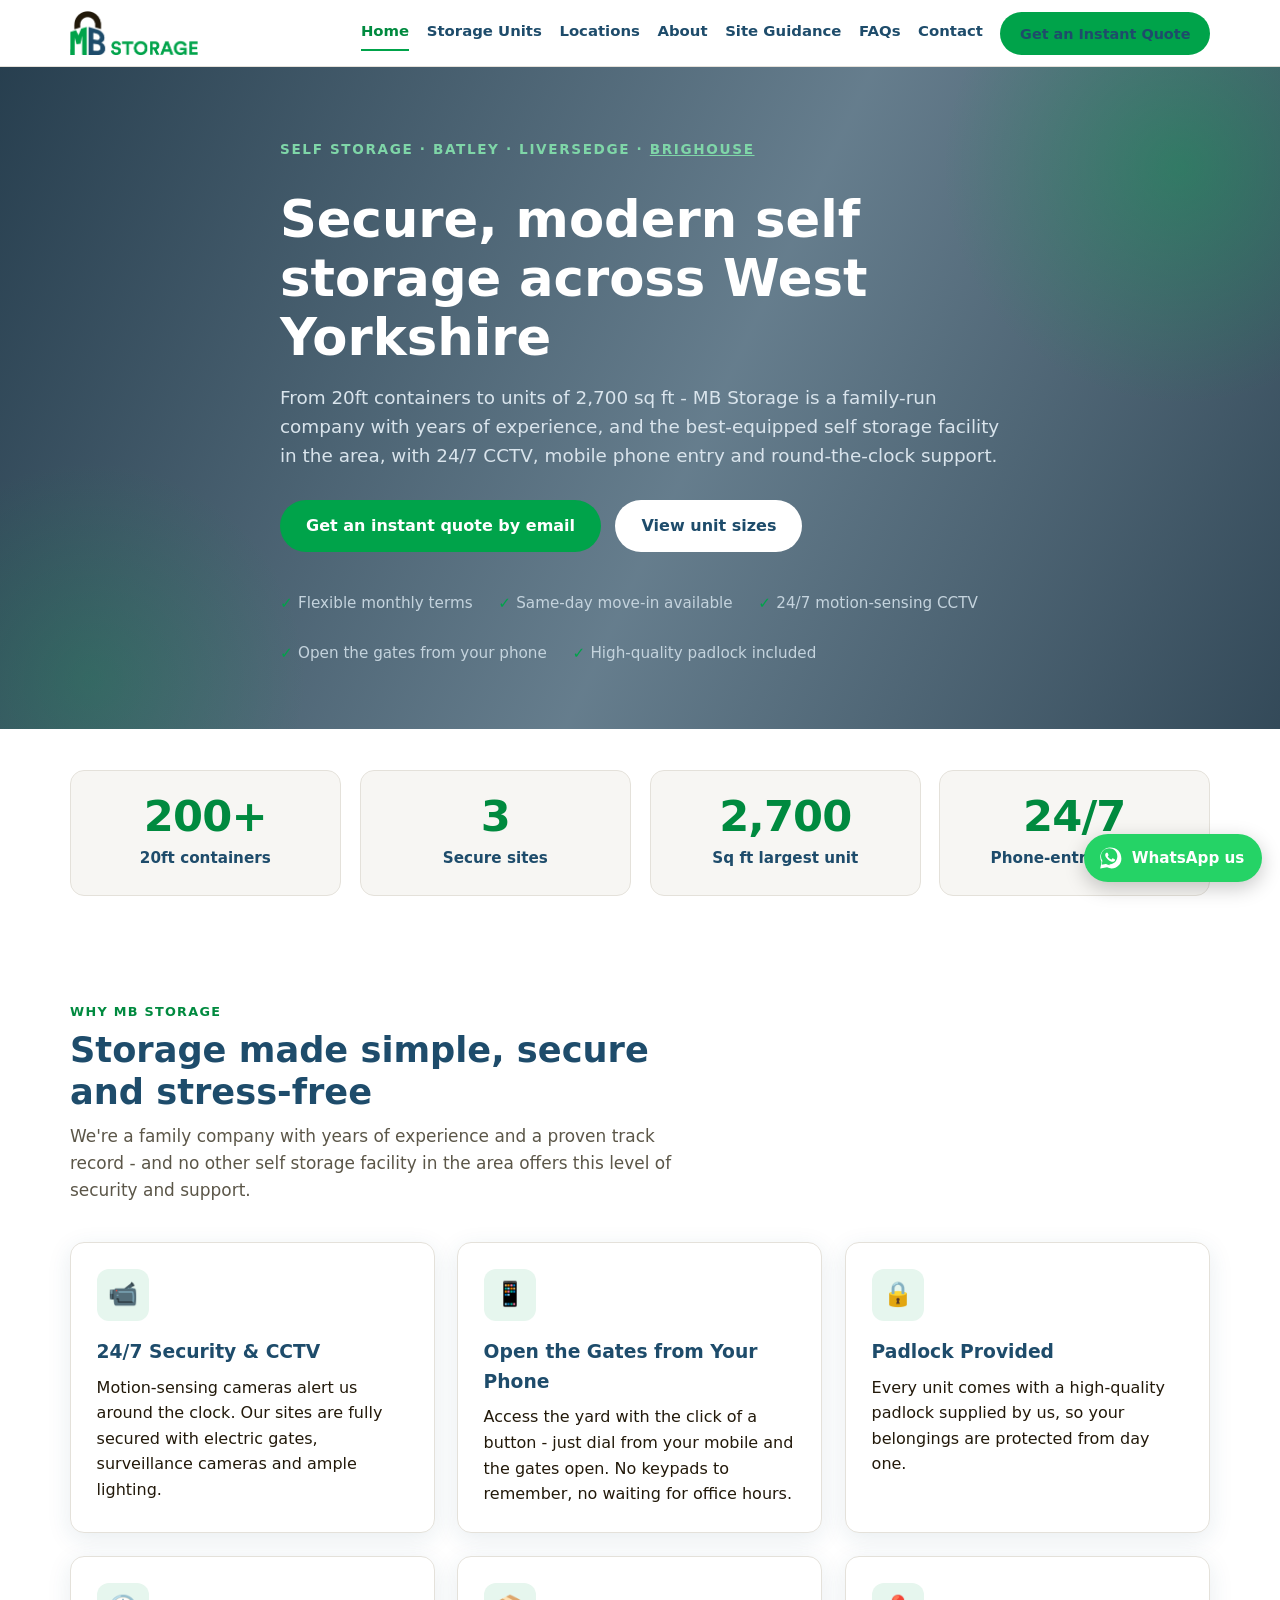
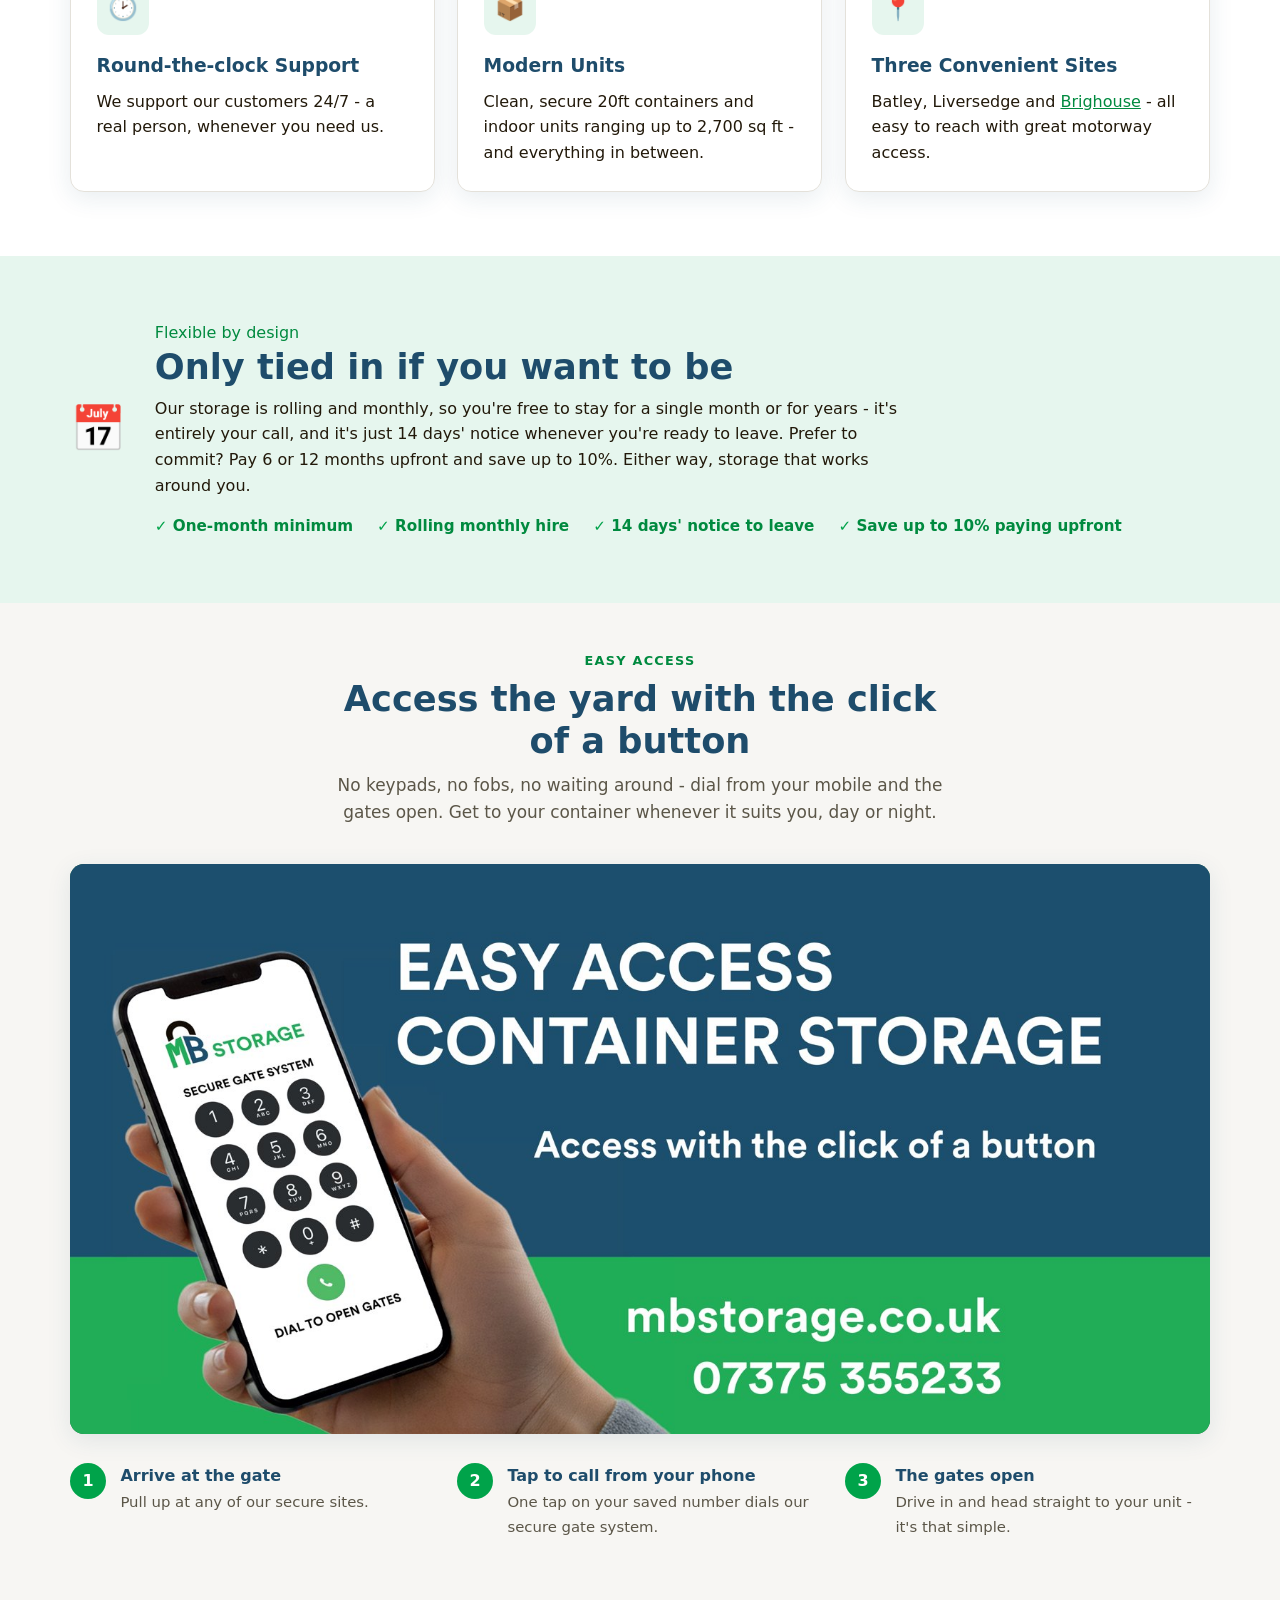
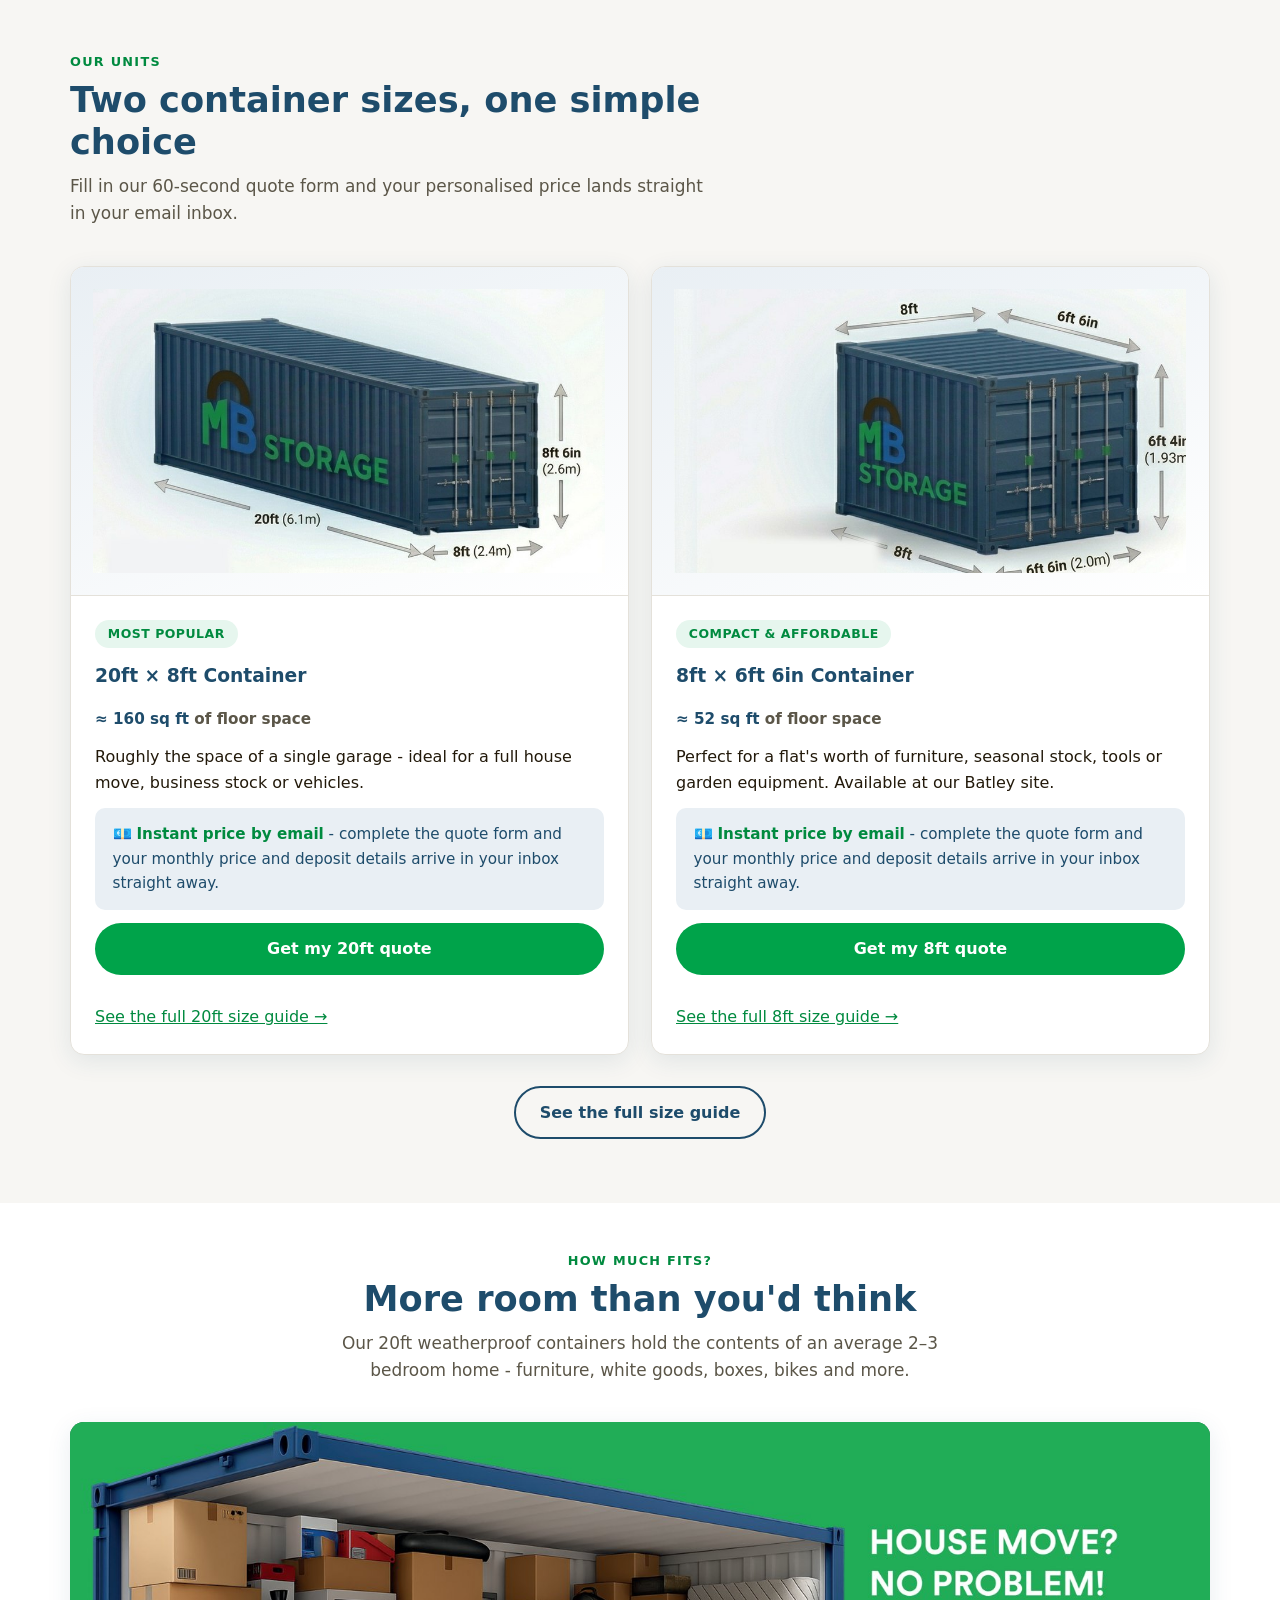
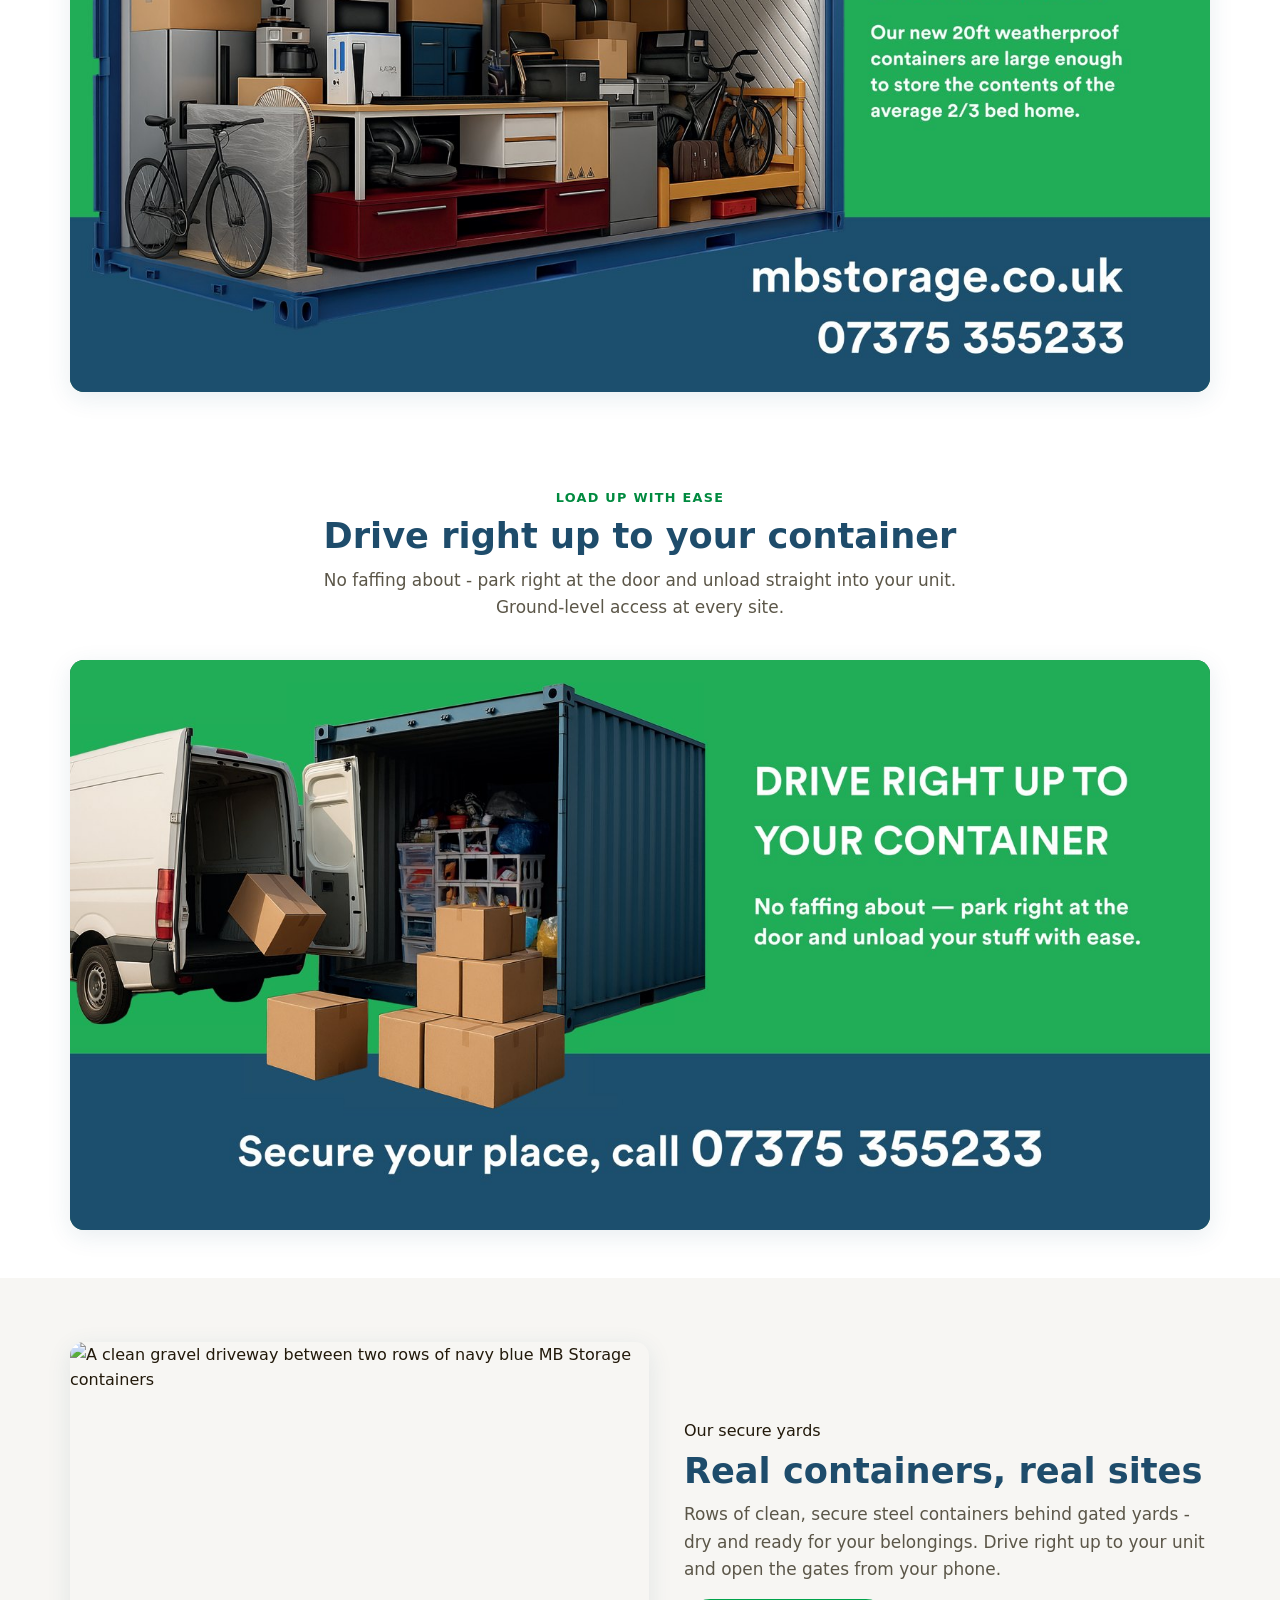
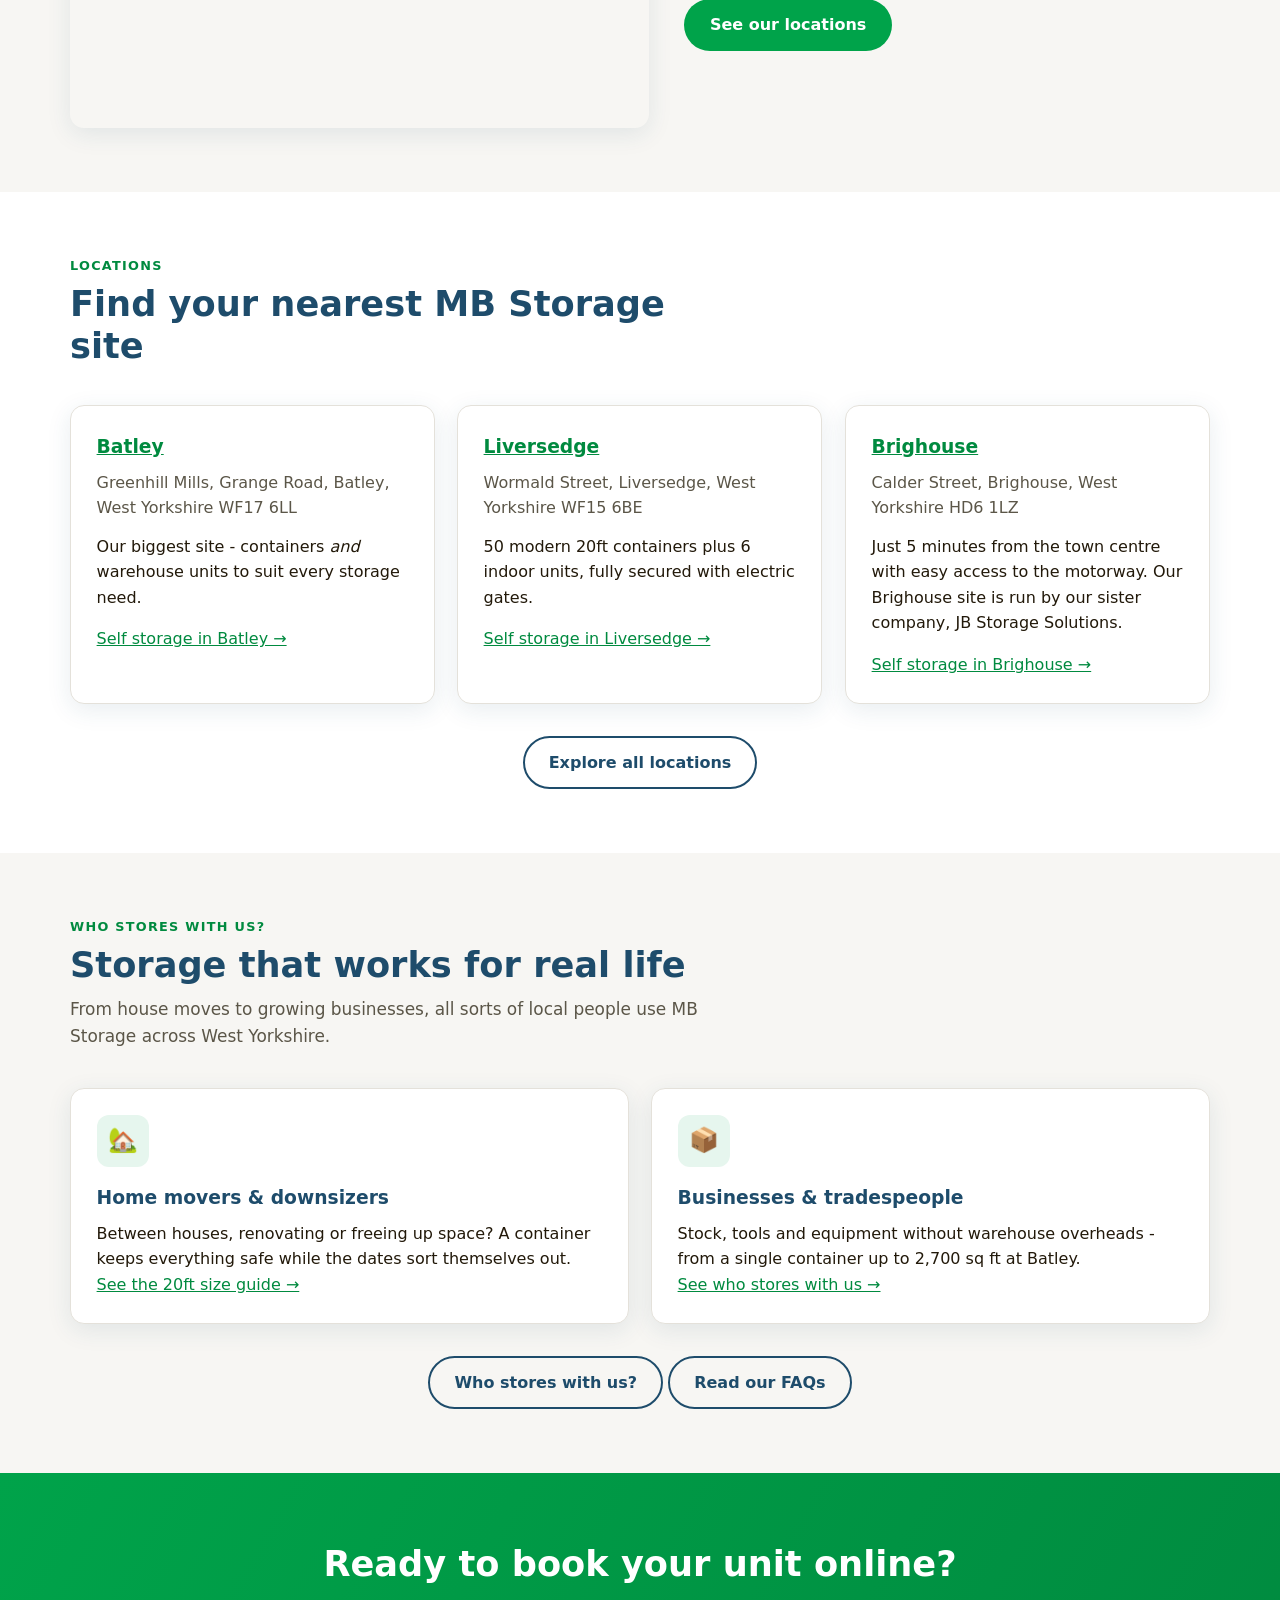
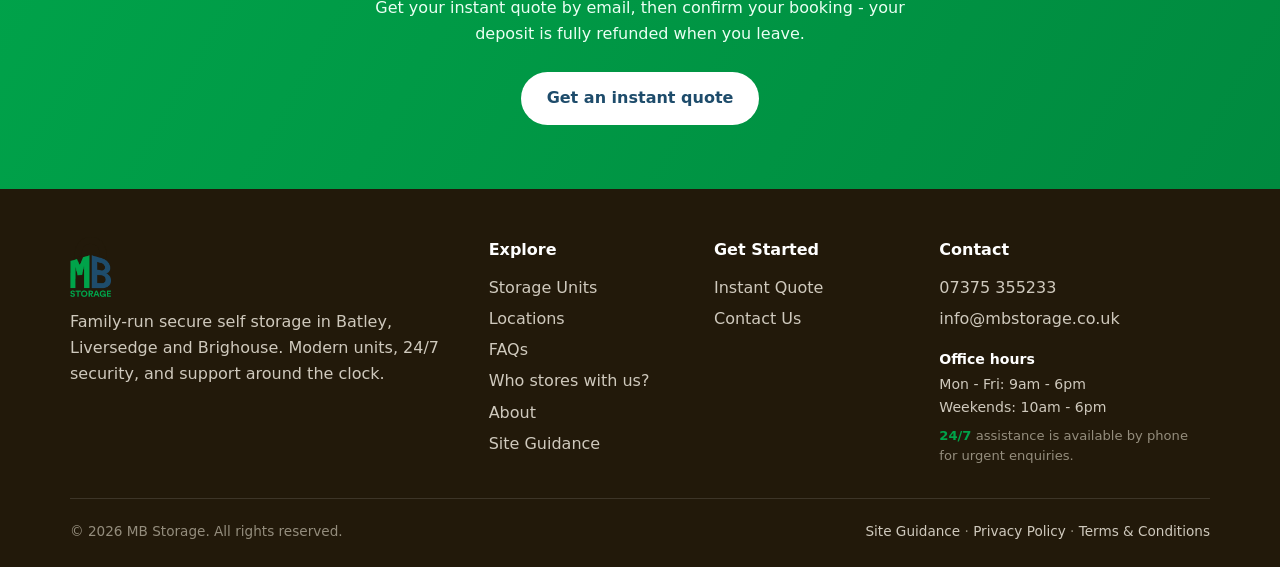
==== commit 844f8bb6: "Replace container size-guide graphics with photoreal 3D renders Swaps the flat SVG diagrams for MB S" ====
--- a/index.html
+++ b/index.html
@@ -195,7 +195,7 @@
       <div class="grid-2">
         <article class="card unit-card">
           <div class="unit-media">
-            <img src="assets/img/photos/container-20ft.svg" alt="20ft x 8ft self storage container at MB Storage" loading="lazy">
+            <img src="assets/img/photos/container-20ft-render.jpg" alt="20ft x 8ft self storage container at MB Storage" loading="lazy">
           </div>
           <div class="unit-body">
             <span class="badge">Most popular</span>
@@ -209,7 +209,7 @@
         </article>
         <article class="card unit-card">
           <div class="unit-media">
-            <img src="assets/img/photos/container-8ft.svg" alt="8ft x 6ft 6in self storage container at MB Storage" loading="lazy">
+            <img src="assets/img/photos/container-8ft-render.jpg" alt="8ft x 6ft 6in self storage container at MB Storage" loading="lazy">
           </div>
           <div class="unit-body">
             <span class="badge">Compact &amp; affordable</span>
